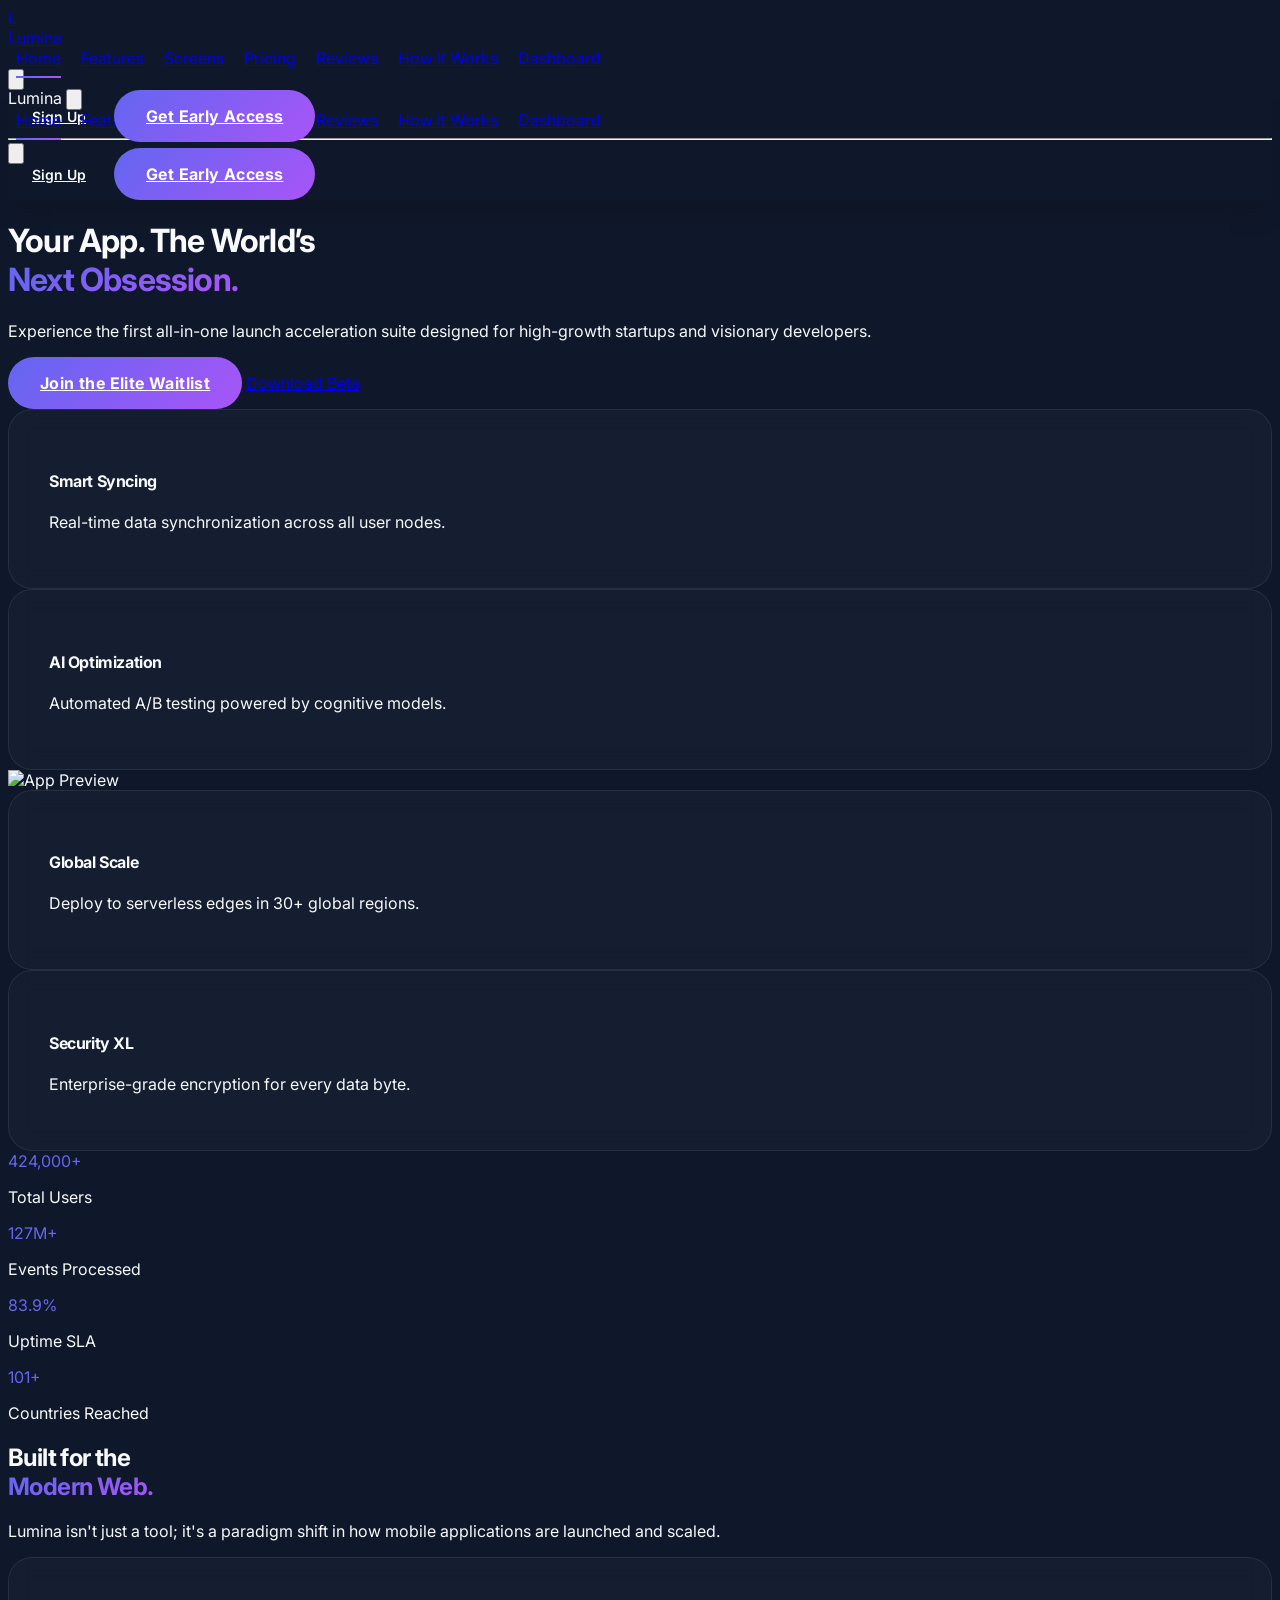
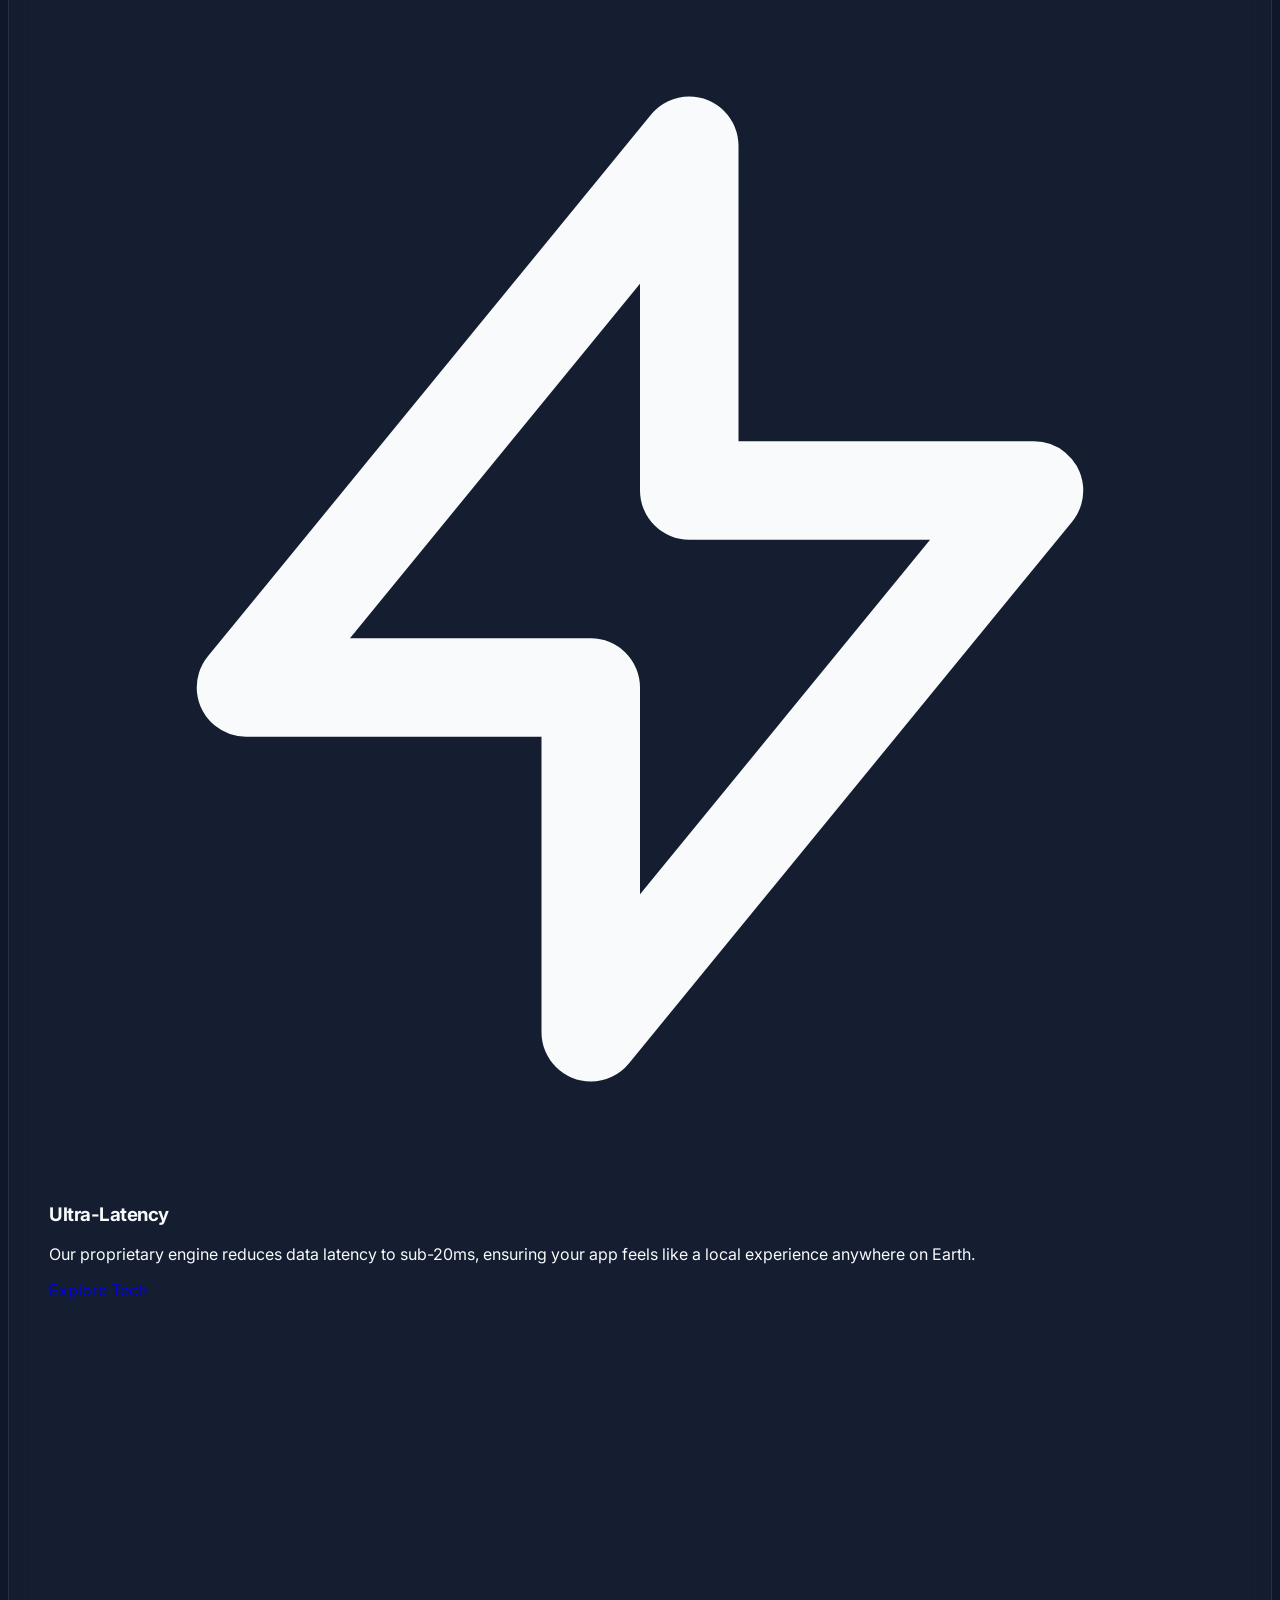
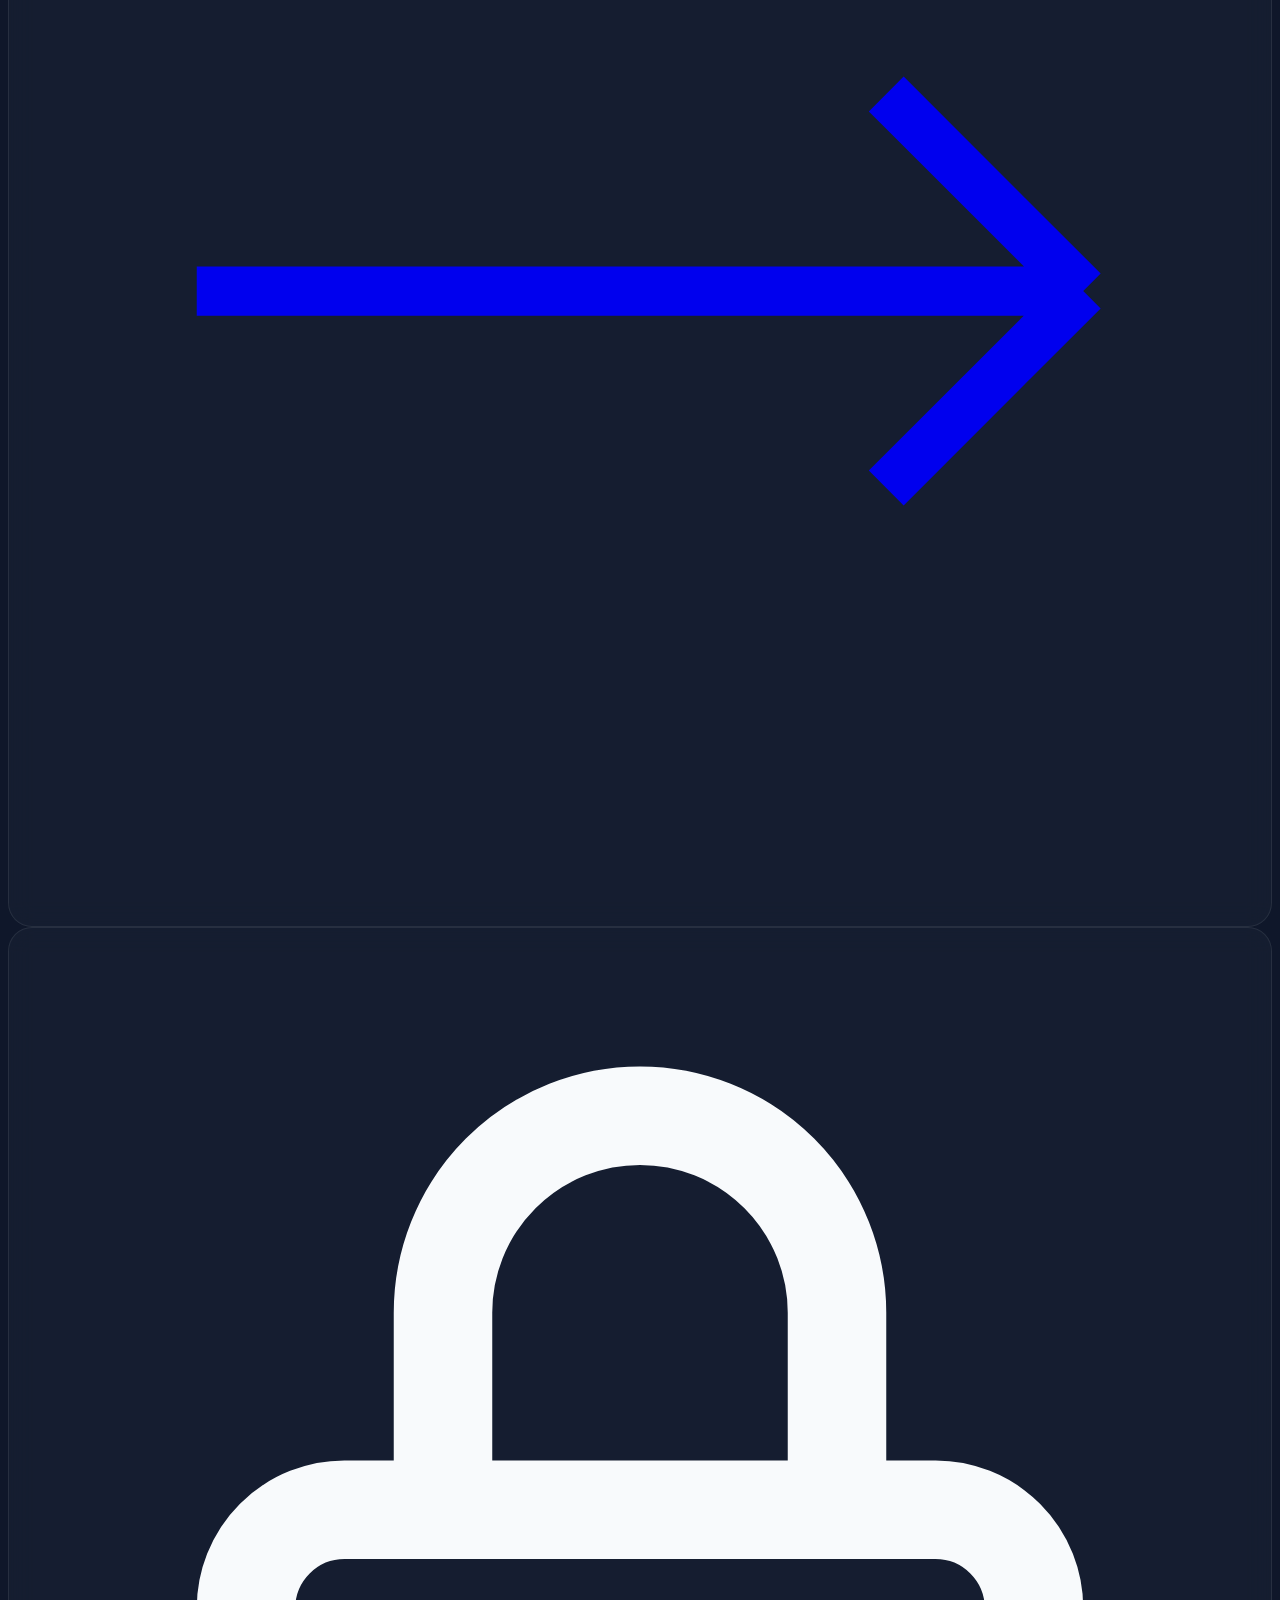
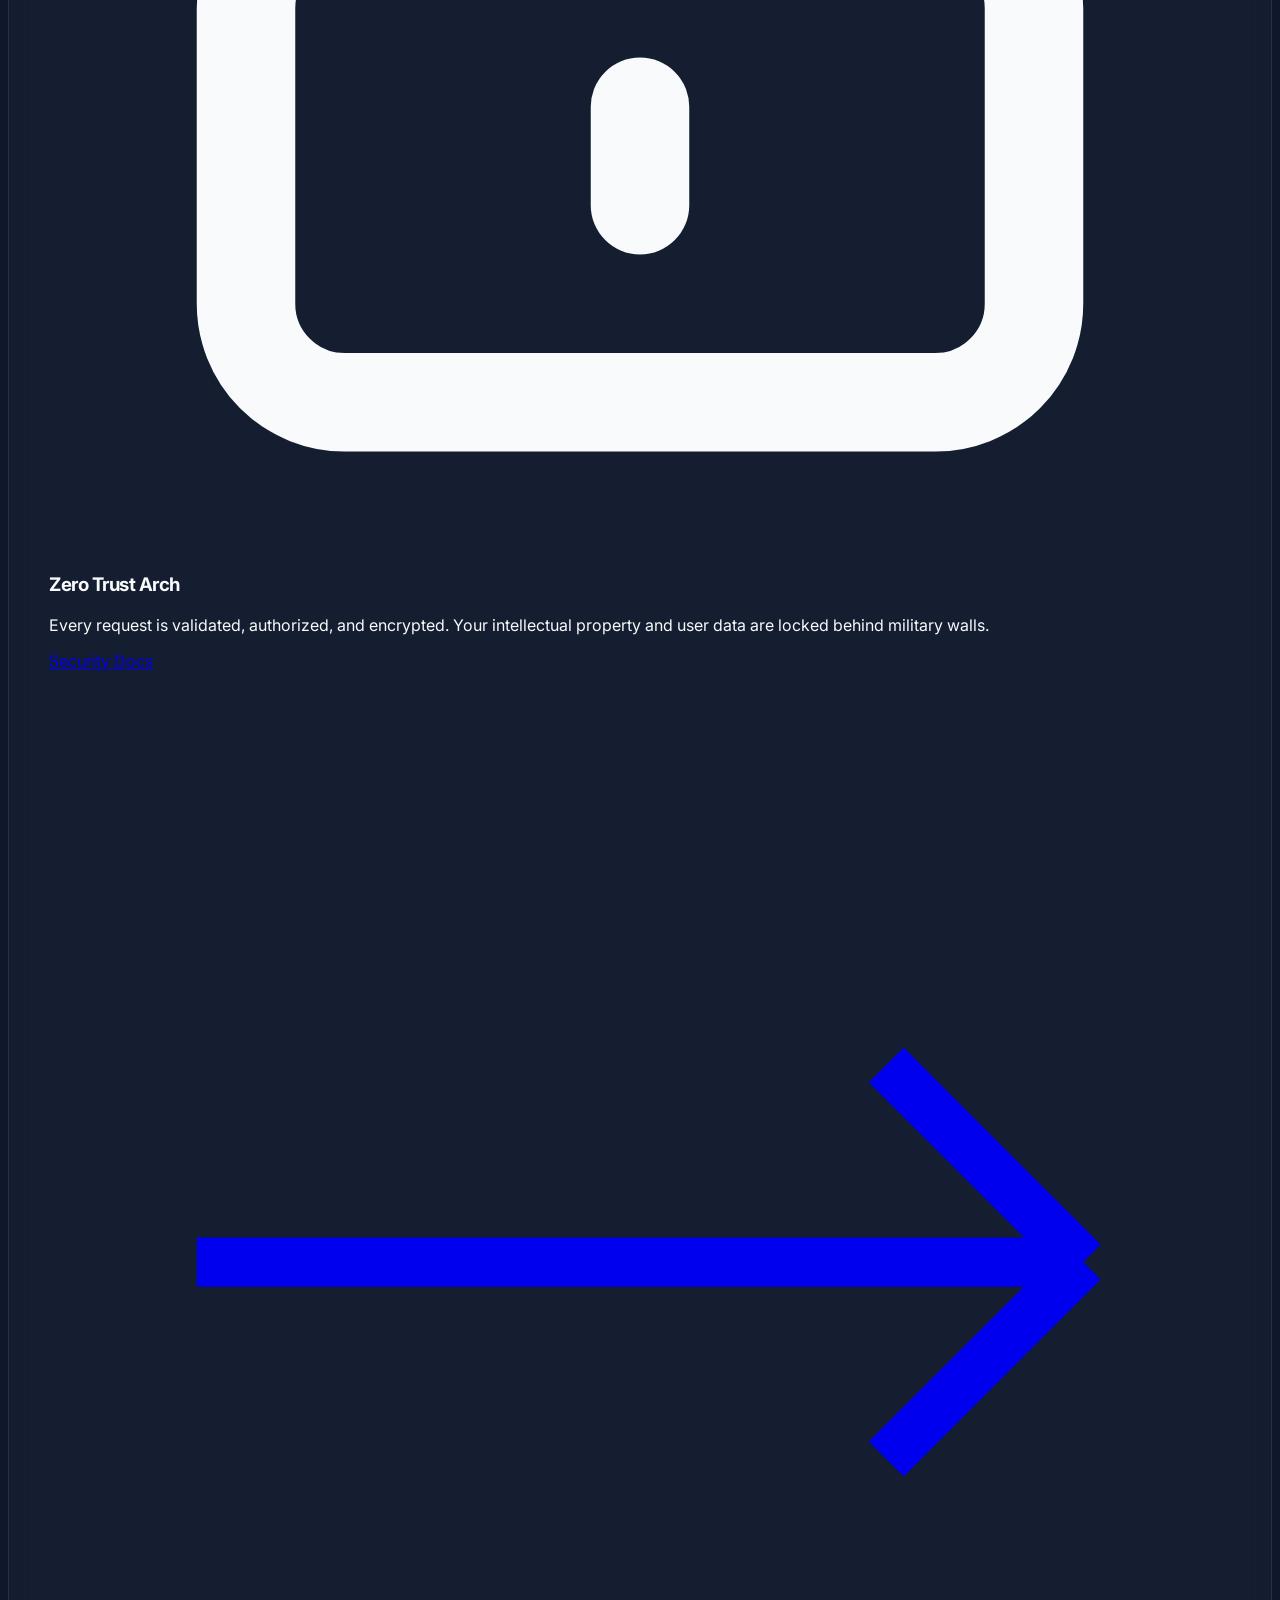
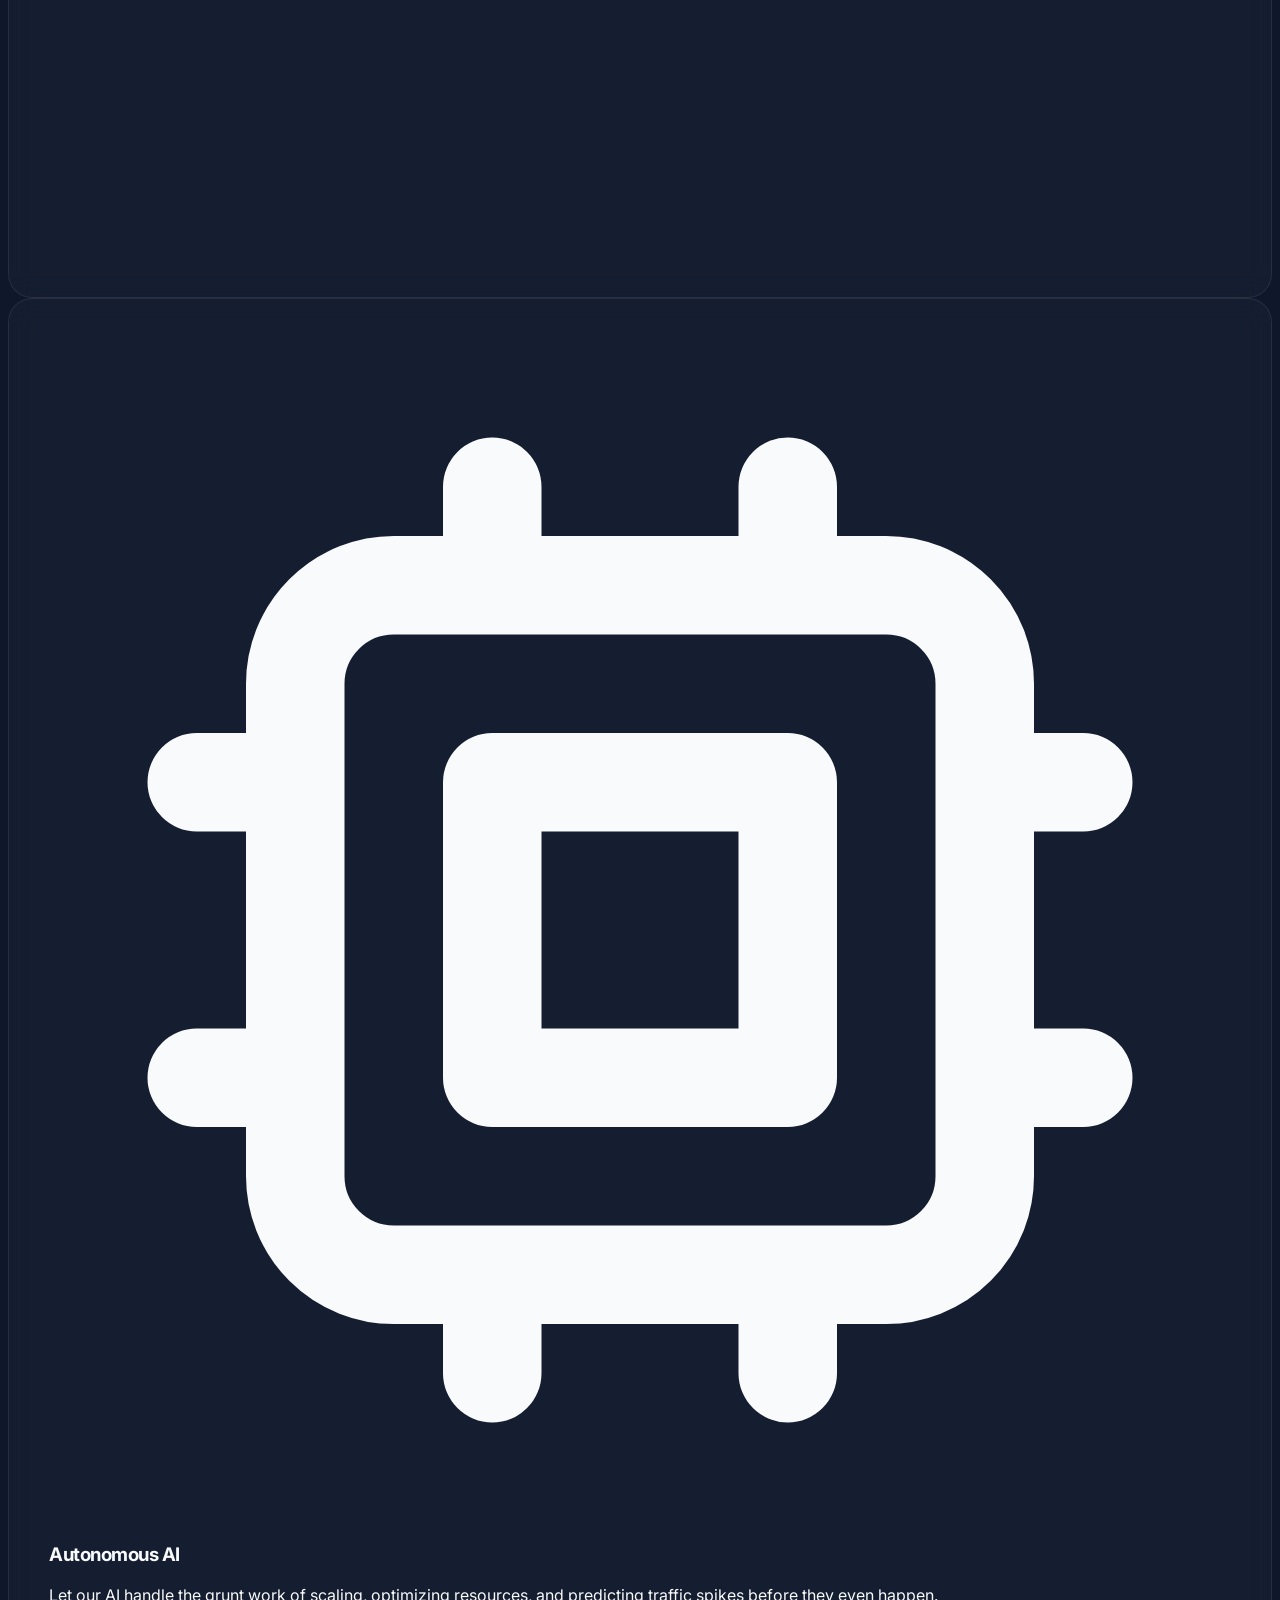
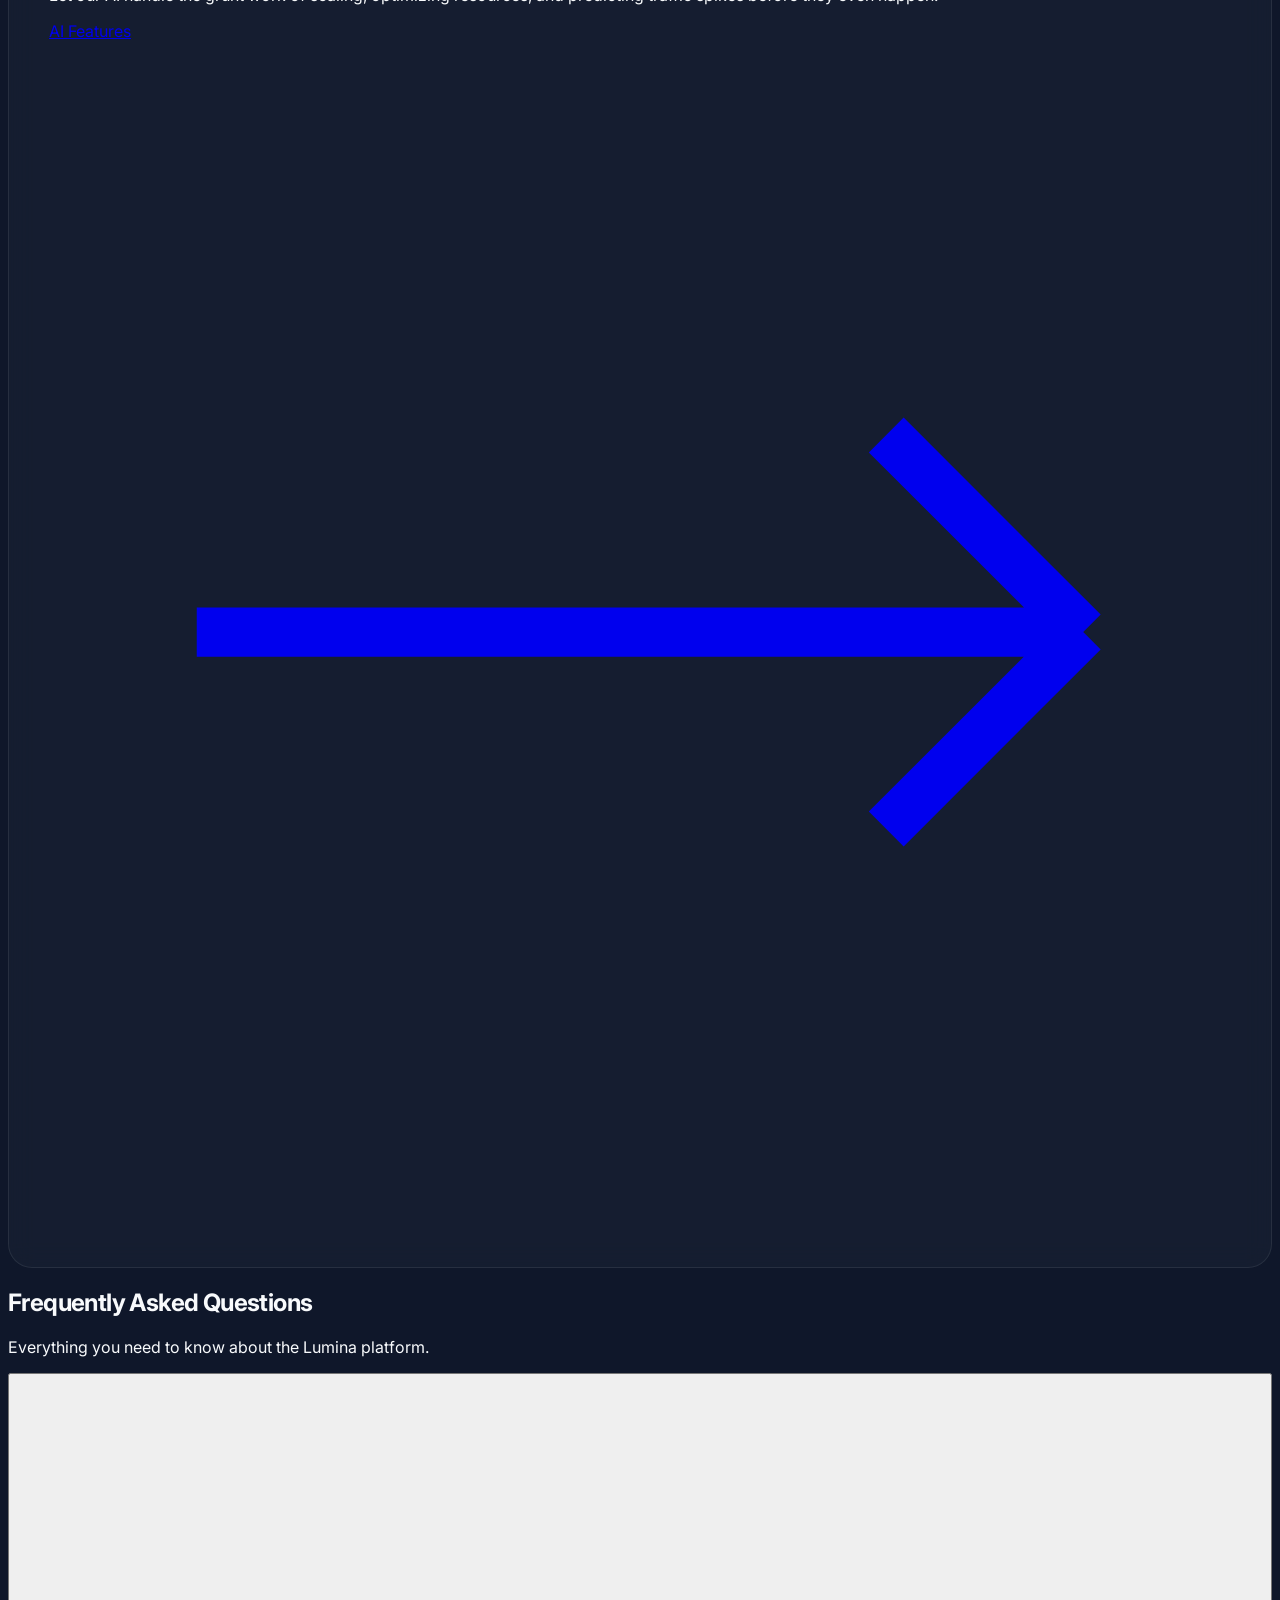
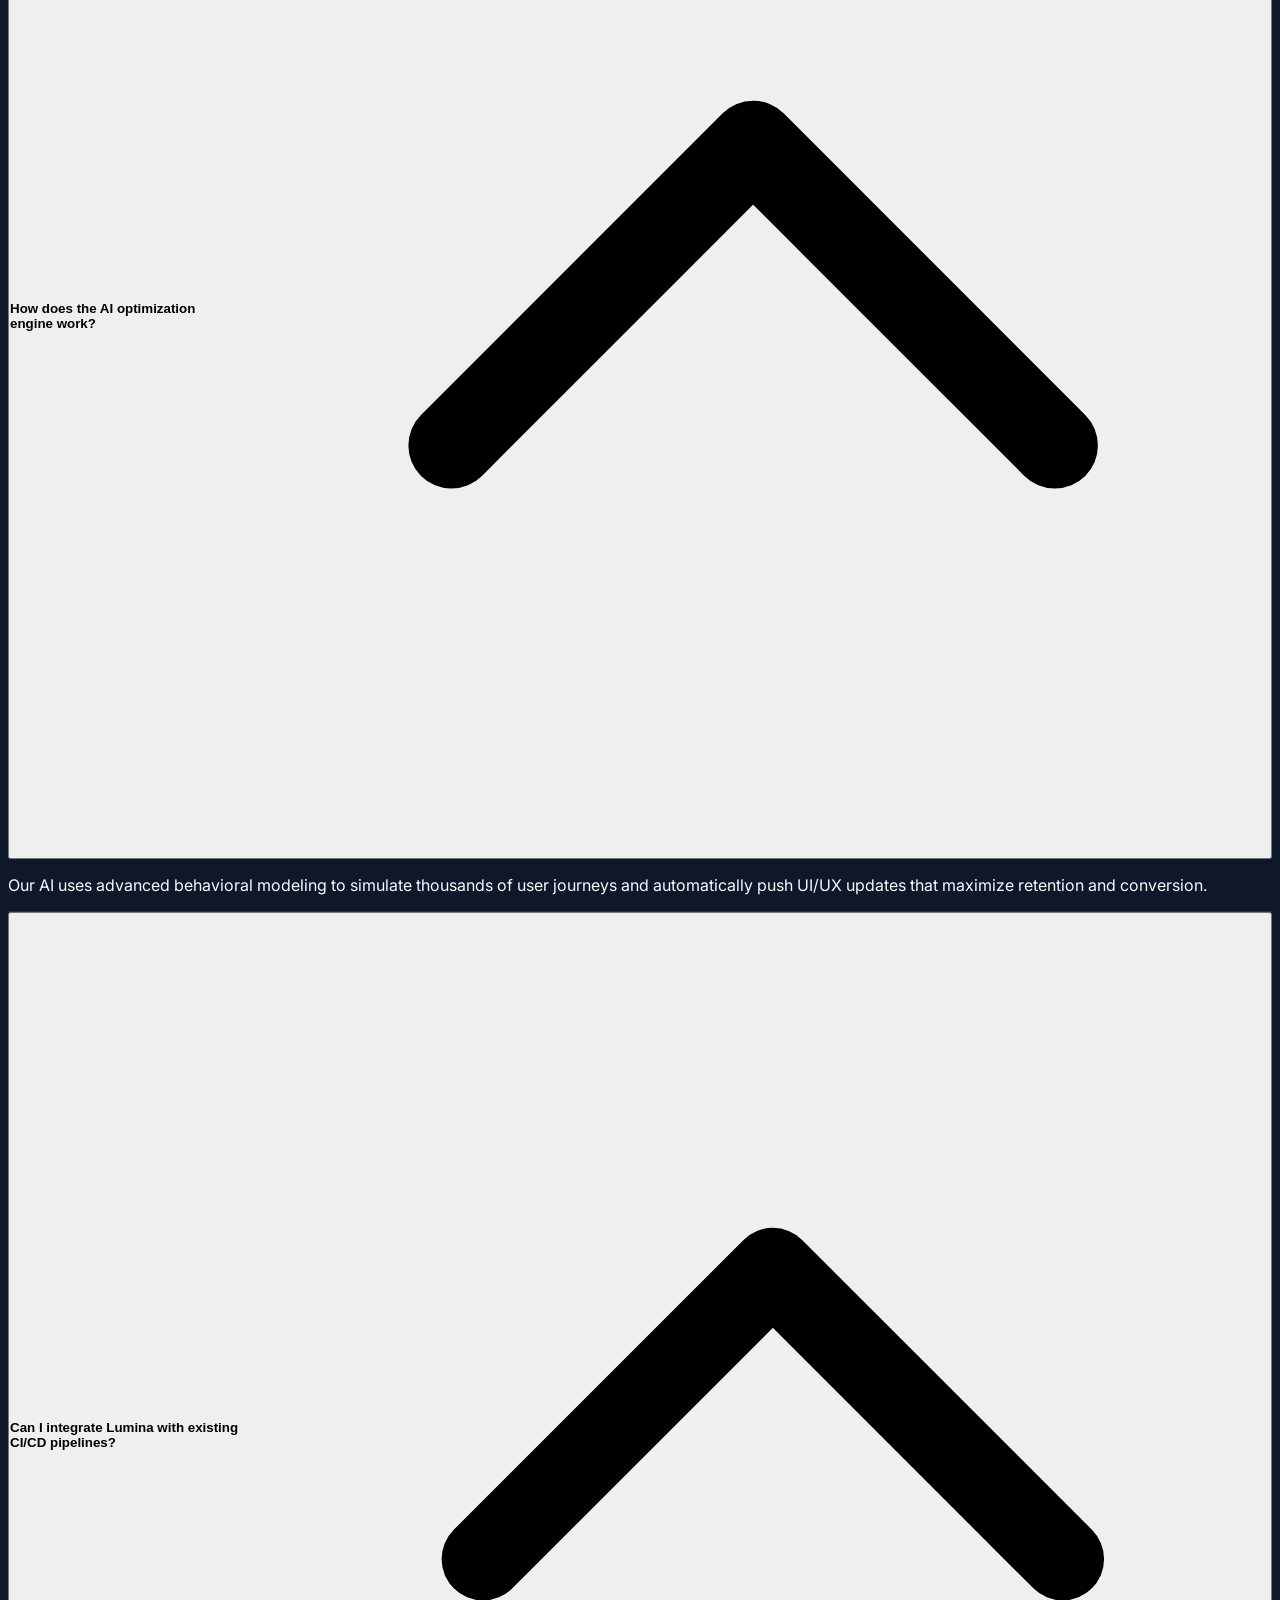
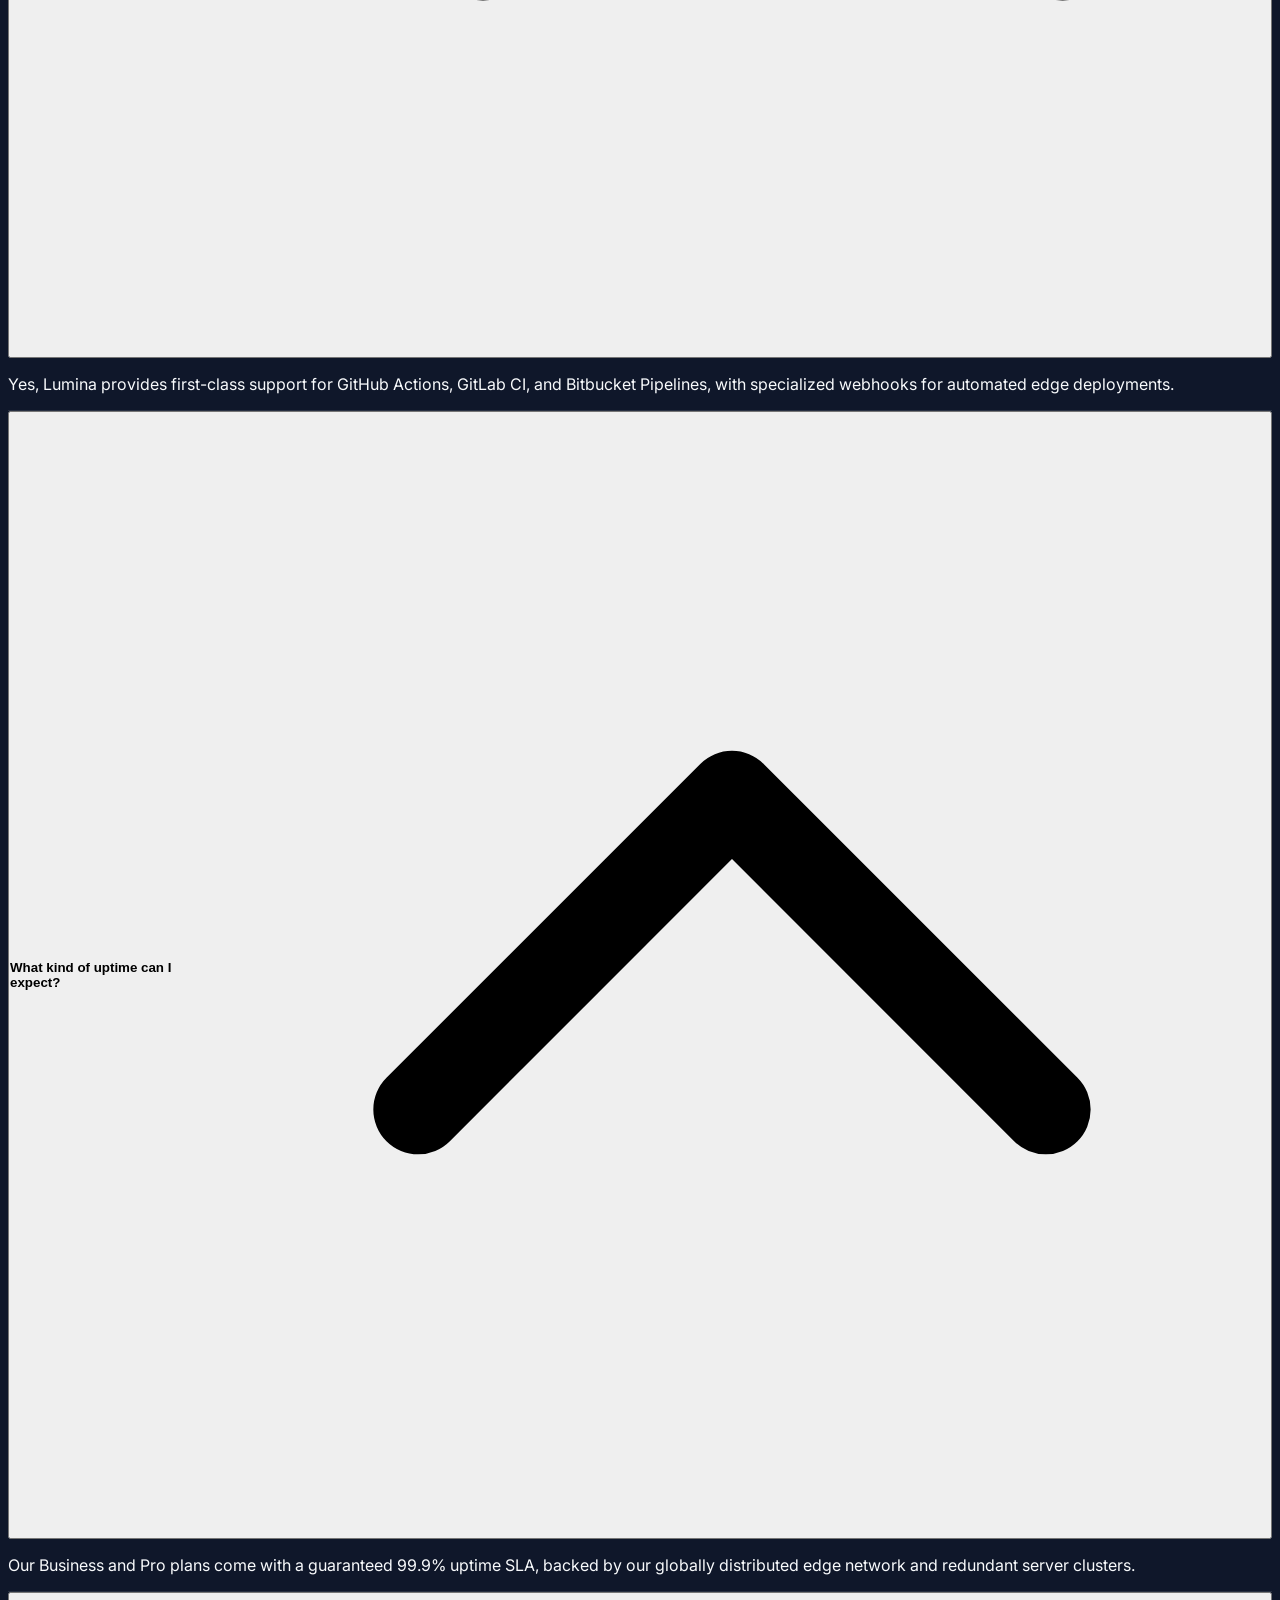
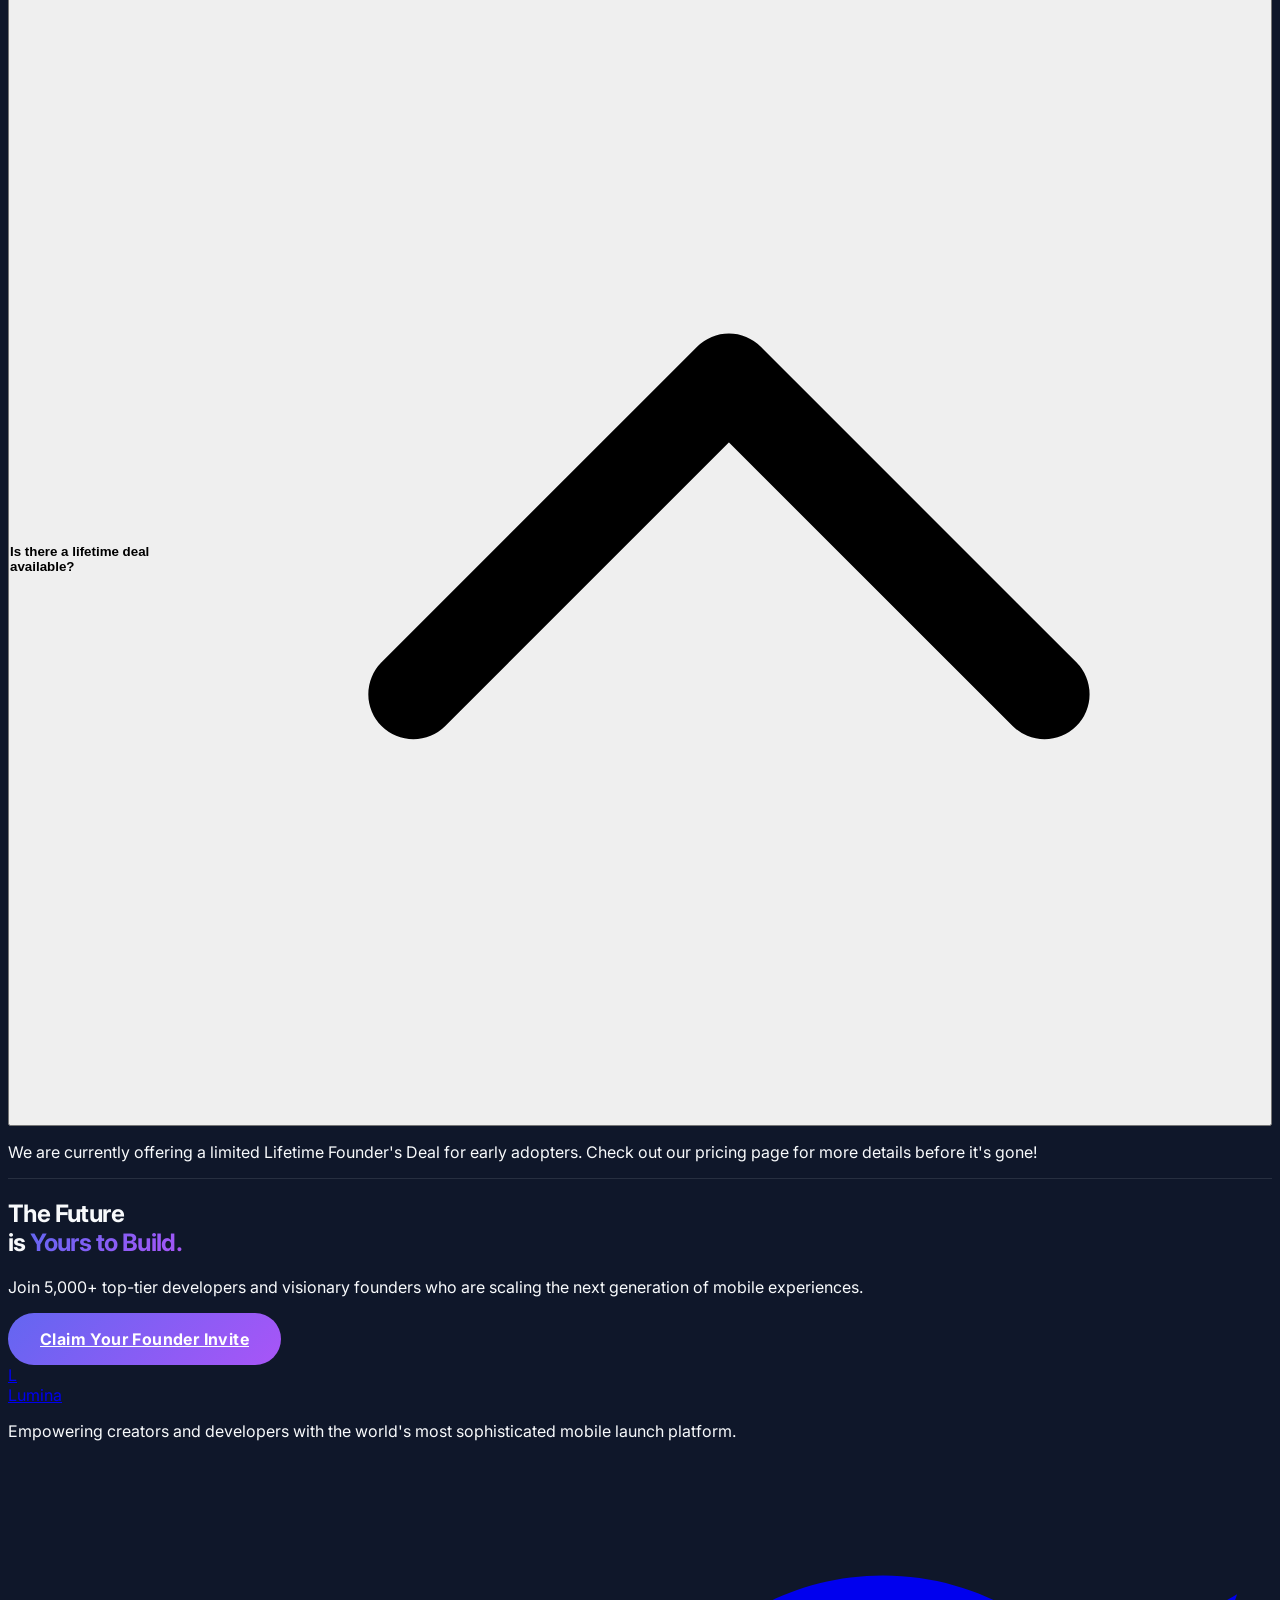
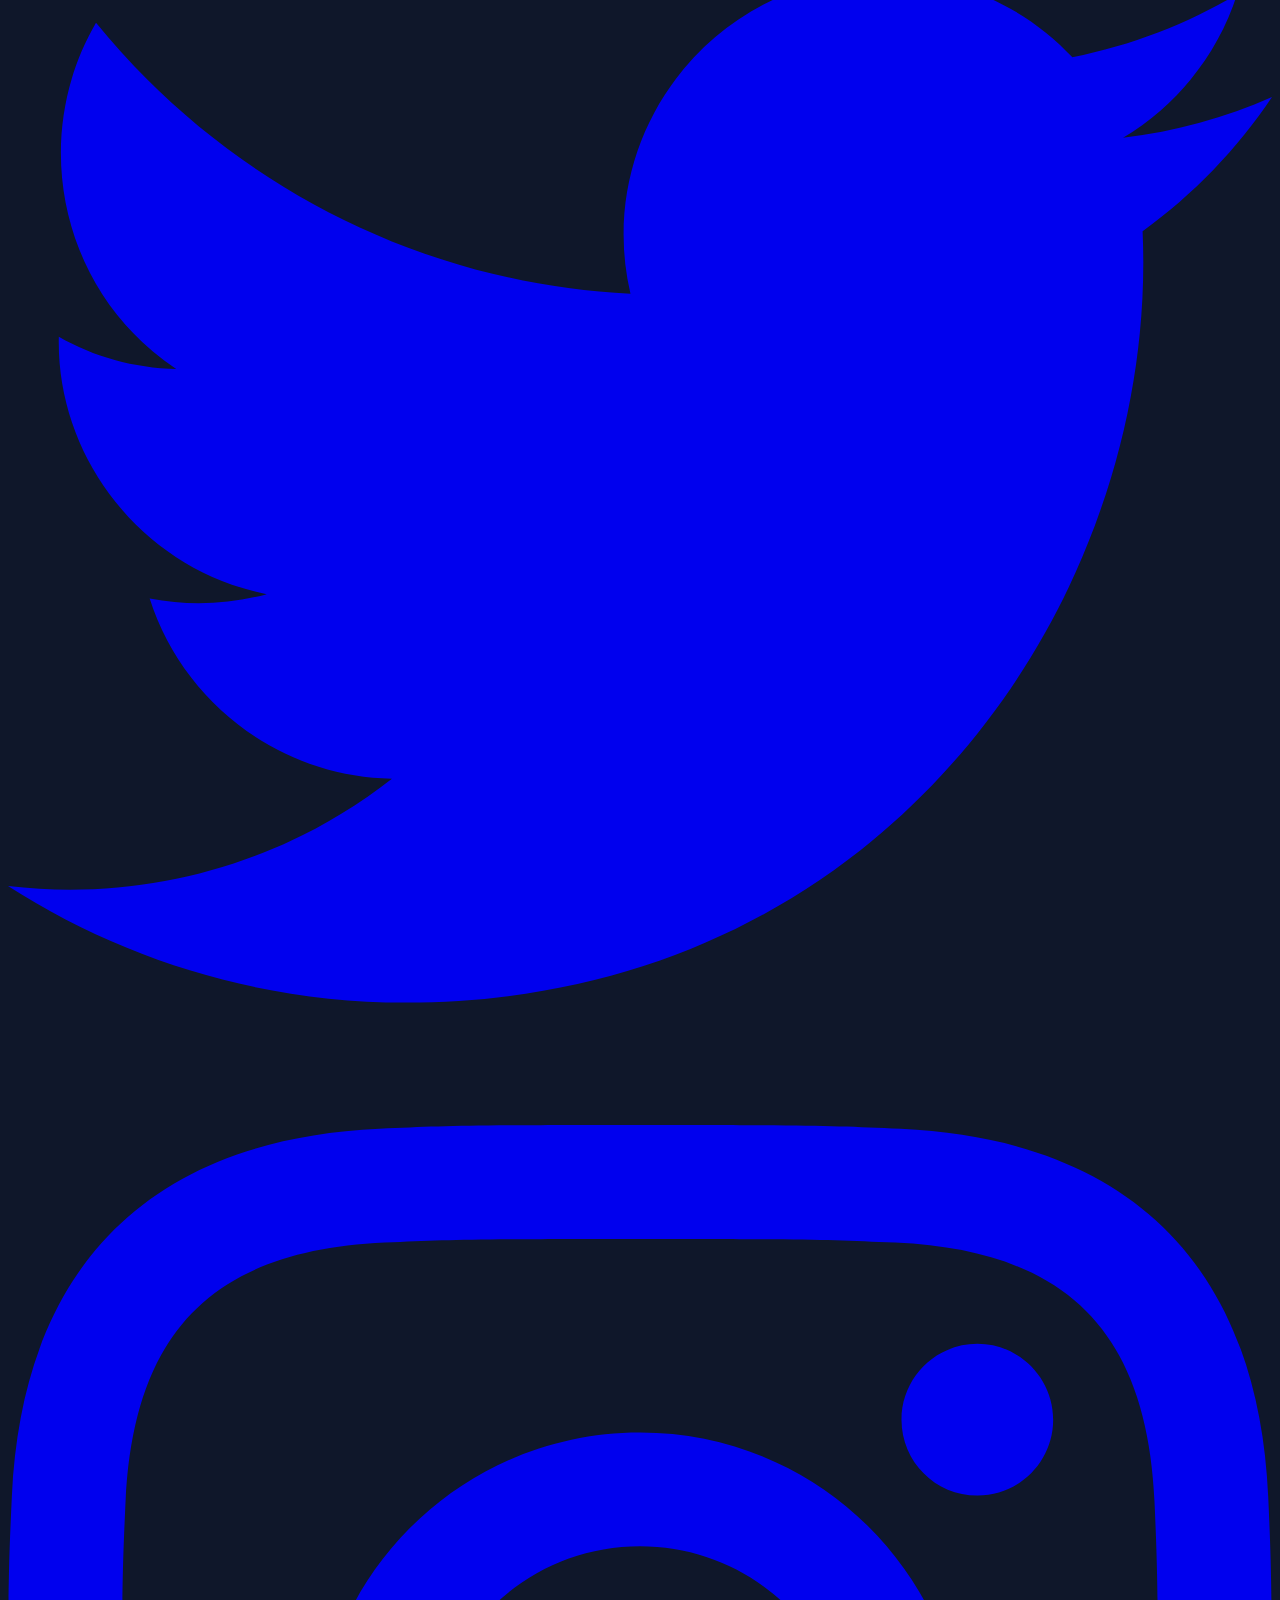
==== index.html @ 11954bb7 "first commit" ====
<!DOCTYPE html>
<html lang="en" data-theme="dark">

<head>
    <meta charset="UTF-8">
    <meta name="viewport" content="width=device-width, initial-scale=1.0">
    <title>Lumina | The Future of Mobile App Launches</title>
    <meta name="description"
        content="Launch faster, grow smarter, and scale globally with Lumina. The ultimate mobile app launch platform.">
    <script src="https://cdn.tailwindcss.com"></script>
    <link href="https://fonts.googleapis.com/css2?family=Inter:wght@400;600;700&display=swap" rel="stylesheet">
    <link rel="stylesheet" href="assets/css/style.css">
</head>

<body class="overflow-x-hidden">
    <div id="navbar-placeholder"></div>

    <!-- Hero Section -->
    <header class="pt-40 pb-24 md:pt-56 md:pb-40 px-6 relative">
        <div
            class="absolute top-0 left-1/2 -translate-x-1/2 w-full max-w-6xl aspect-square bg-indigo-600/10 blur-[120px] rounded-full -z-10">
        </div>
        <div class="container mx-auto text-center reveal">
            <h1 class="text-5xl md:text-8xl font-extrabold mb-8 leading-[1.1] tracking-tight">
                Your App. The World’s <br>
                <span class="gradient-text">Next Obsession.</span>
            </h1>
            <p class="text-gray-400 text-xl md:text-2xl max-w-3xl mx-auto mb-12 leading-relaxed">
                Experience the first all-in-one launch acceleration suite designed for high-growth startups and
                visionary developers.
            </p>
            <div class="flex flex-wrap justify-center gap-6">
                <a href="#waitlist" class="btn-primary px-12 text-lg">Join the Elite Waitlist</a>
                <a href="#beta"
                    class="px-12 h-[52px] flex items-center justify-center border border-gray-700 rounded-full font-bold hover:border-indigo-500 hover:text-indigo-400 transition-all">Download
                    Beta</a>
            </div>

            <!-- Enhanced App Preview -->
            <div class="mt-28 relative max-w-6xl mx-auto">
                <div class="grid grid-cols-1 md:grid-cols-3 gap-12 items-center">
                    <div class="hidden lg:block space-y-12 text-left reveal">
                        <div class="glass-card">
                            <h4 class="font-bold mb-2">Smart Syncing</h4>
                            <p class="text-sm text-gray-400">Real-time data synchronization across all user nodes.</p>
                        </div>
                        <div class="glass-card">
                            <h4 class="font-bold mb-2">AI Optimization</h4>
                            <p class="text-sm text-gray-400">Automated A/B testing powered by cognitive models.</p>
                        </div>
                    </div>
                    <div class="relative group mx-auto reveal" style="transition-delay: 200ms;">
                        <div
                            class="absolute -inset-4 bg-indigo-500/20 rounded-[4rem] blur-2xl group-hover:bg-indigo-500/30 transition-all duration-1000">
                        </div>
                        <div
                            class="relative bg-gray-900 border-[12px] border-gray-800 rounded-[3.5rem] w-[320px] h-[640px] overflow-hidden shadow-[0_0_100px_rgba(99,102,241,0.2)]">
                            <img src="https://via.placeholder.com/320x640/0f172a/ffffff?text=Lumina+Core+UI"
                                alt="App Preview" class="w-full h-full object-cover">
                        </div>
                    </div>
                    <div class="hidden lg:block space-y-12 text-right reveal" style="transition-delay: 400ms;">
                        <div class="glass-card">
                            <h4 class="font-bold mb-2">Global Scale</h4>
                            <p class="text-sm text-gray-400">Deploy to serverless edges in 30+ global regions.</p>
                        </div>
                        <div class="glass-card">
                            <h4 class="font-bold mb-2">Security XL</h4>
                            <p class="text-sm text-gray-400">Enterprise-grade encryption for every data byte.</p>
                        </div>
                    </div>
                </div>
            </div>
        </div>
    </header>

    <!-- Stats Section -->
    <section class="py-24 bg-gray-900/40 border-y border-gray-800">
        <div class="container mx-auto px-6">
            <div class="grid grid-cols-2 md:grid-cols-4 gap-12 items-center text-center">
                <div class="reveal">
                    <div class="text-4xl md:text-5xl font-extrabold gradient-text mb-2"><span class="stat-number"
                            data-target="500000">0</span>+</div>
                    <p class="text-gray-500 font-medium uppercase tracking-widest text-xs">Total Users</p>
                </div>
                <div class="reveal" style="transition-delay: 100ms;">
                    <div class="text-4xl md:text-5xl font-extrabold gradient-text mb-2"><span class="stat-number"
                            data-target="150">0</span>M+</div>
                    <p class="text-gray-500 font-medium uppercase tracking-widest text-xs">Events Processed</p>
                </div>
                <div class="reveal" style="transition-delay: 200ms;">
                    <div class="text-4xl md:text-5xl font-extrabold gradient-text mb-2"><span class="stat-number"
                            data-target="99">0</span>.9%</div>
                    <p class="text-gray-500 font-medium uppercase tracking-widest text-xs">Uptime SLA</p>
                </div>
                <div class="reveal" style="transition-delay: 300ms;">
                    <div class="text-4xl md:text-5xl font-extrabold gradient-text mb-2"><span class="stat-number"
                            data-target="120">0</span>+</div>
                    <p class="text-gray-500 font-medium uppercase tracking-widest text-xs">Countries Reached</p>
                </div>
            </div>
        </div>
    </section>

    <!-- Core Benefits Enhanced -->
    <section class="py-32 px-6 overflow-hidden">
        <div class="container mx-auto">
            <div class="text-center mb-24 reveal">
                <h2 class="text-4xl md:text-6xl font-bold mb-6">Built for the <br><span class="gradient-text">Modern
                        Web.</span></h2>
                <p class="text-gray-400 text-xl max-w-2xl mx-auto">Lumina isn't just a tool; it's a paradigm shift in
                    how mobile applications are launched and scaled.</p>
            </div>
            <div class="grid grid-cols-1 md:grid-cols-3 gap-12">
                <div class="glass-card reveal">
                    <div
                        class="w-14 h-14 bg-indigo-600/20 text-indigo-500 rounded-2xl flex items-center justify-center mb-8 shadow-inner shadow-indigo-500/20">
                        <svg class="w-7 h-7" fill="none" stroke="currentColor" viewBox="0 0 24 24">
                            <path stroke-linecap="round" stroke-linejoin="round" stroke-width="2"
                                d="M13 10V3L4 14h7v7l9-11h-7z"></path>
                        </svg>
                    </div>
                    <h3 class="text-2xl font-bold mb-4">Ultra-Latency</h3>
                    <p class="text-gray-400 leading-relaxed mb-6">Our proprietary engine reduces data latency to
                        sub-20ms, ensuring your app feels like a local experience anywhere on Earth.</p>
                    <a href="features.html"
                        class="text-indigo-500 font-bold text-sm flex items-center gap-2 hover:gap-4 transition-all">Explore
                        Tech <svg class="w-4 h-4" fill="none" stroke="currentColor" viewBox="0 0 24 24">
                            <path d="M17 8l4 4m0 0l-4 4m4-4H3"></path>
                        </svg></a>
                </div>
                <div class="glass-card reveal" style="transition-delay: 200ms;">
                    <div
                        class="w-14 h-14 bg-pink-600/20 text-pink-500 rounded-2xl flex items-center justify-center mb-8 shadow-inner shadow-pink-500/20">
                        <svg class="w-7 h-7" fill="none" stroke="currentColor" viewBox="0 0 24 24">
                            <path stroke-linecap="round" stroke-linejoin="round" stroke-width="2"
                                d="M12 15v2m-6 4h12a2 2 0 002-2v-6a2 2 0 00-2-2H6a2 2 0 00-2 2v6a2 2 0 002 2zm10-10V7a4 4 0 00-8 0v4h8z">
                            </path>
                        </svg>
                    </div>
                    <h3 class="text-2xl font-bold mb-4">Zero Trust Arch</h3>
                    <p class="text-gray-400 leading-relaxed mb-6">Every request is validated, authorized, and encrypted.
                        Your intellectual property and user data are locked behind military walls.</p>
                    <a href="features.html"
                        class="text-pink-500 font-bold text-sm flex items-center gap-2 hover:gap-4 transition-all">Security
                        Docs <svg class="w-4 h-4" fill="none" stroke="currentColor" viewBox="0 0 24 24">
                            <path d="M17 8l4 4m0 0l-4 4m4-4H3"></path>
                        </svg></a>
                </div>
                <div class="glass-card reveal" style="transition-delay: 400ms;">
                    <div
                        class="w-14 h-14 bg-purple-600/20 text-purple-500 rounded-2xl flex items-center justify-center mb-8 shadow-inner shadow-purple-500/20">
                        <svg class="w-7 h-7" fill="none" stroke="currentColor" viewBox="0 0 24 24">
                            <path stroke-linecap="round" stroke-linejoin="round" stroke-width="2"
                                d="M9 3v2m6-2v2M9 19v2m6-2v2M5 9H3m2 6H3m18-6h-2m2 6h-2M7 19h10a2 2 0 002-2V7a2 2 0 00-2-2H7a2 2 0 00-2 2v10a2 2 0 002 2zM9 9h6v6H9V9z">
                            </path>
                        </svg>
                    </div>
                    <h3 class="text-2xl font-bold mb-4">Autonomous AI</h3>
                    <p class="text-gray-400 leading-relaxed mb-6">Let our AI handle the grunt work of scaling,
                        optimizing resources, and predicting traffic spikes before they even happen.</p>
                    <a href="features.html"
                        class="text-purple-500 font-bold text-sm flex items-center gap-2 hover:gap-4 transition-all">AI
                        Features <svg class="w-4 h-4" fill="none" stroke="currentColor" viewBox="0 0 24 24">
                            <path d="M17 8l4 4m0 0l-4 4m4-4H3"></path>
                        </svg></a>
                </div>
            </div>
        </div>
    </section>

    <!-- Detailed FAQ Section -->
    <section class="py-32 bg-gray-900/20 px-6 box-border">
        <div class="container mx-auto max-w-4xl">
            <div class="text-center mb-20 reveal">
                <h2 class="text-4xl font-bold mb-4">Frequently Asked Questions</h2>
                <p class="text-gray-500">Everything you need to know about the Lumina platform.</p>
            </div>
            <div class="space-y-4">
                <div class="faq-item reveal">
                    <button class="faq-trigger">
                        <span>How does the AI optimization engine work?</span>
                        <svg class="faq-icon w-5 h-5" fill="none" stroke="currentColor" viewBox="0 0 24 24">
                            <path stroke-linecap="round" stroke-linejoin="round" stroke-width="2" d="M19 9l-7 7-7-7">
                            </path>
                        </svg>
                    </button>
                    <div class="faq-content">
                        <p class="pb-6 text-gray-400">Our AI uses advanced behavioral modeling to simulate thousands of
                            user journeys and automatically push UI/UX updates that maximize retention and conversion.
                        </p>
                    </div>
                </div>
                <div class="faq-item reveal">
                    <button class="faq-trigger">
                        <span>Can I integrate Lumina with existing CI/CD pipelines?</span>
                        <svg class="faq-icon w-5 h-5" fill="none" stroke="currentColor" viewBox="0 0 24 24">
                            <path stroke-linecap="round" stroke-linejoin="round" stroke-width="2" d="M19 9l-7 7-7-7">
                            </path>
                        </svg>
                    </button>
                    <div class="faq-content">
                        <p class="pb-6 text-gray-400">Yes, Lumina provides first-class support for GitHub Actions,
                            GitLab CI, and Bitbucket Pipelines, with specialized webhooks for automated edge
                            deployments.</p>
                    </div>
                </div>
                <div class="faq-item reveal">
                    <button class="faq-trigger">
                        <span>What kind of uptime can I expect?</span>
                        <svg class="faq-icon w-5 h-5" fill="none" stroke="currentColor" viewBox="0 0 24 24">
                            <path stroke-linecap="round" stroke-linejoin="round" stroke-width="2" d="M19 9l-7 7-7-7">
                            </path>
                        </svg>
                    </button>
                    <div class="faq-content">
                        <p class="pb-6 text-gray-400">Our Business and Pro plans come with a guaranteed 99.9% uptime
                            SLA, backed by our globally distributed edge network and redundant server clusters.</p>
                    </div>
                </div>
                <div class="faq-item reveal">
                    <button class="faq-trigger">
                        <span>Is there a lifetime deal available?</span>
                        <svg class="faq-icon w-5 h-5" fill="none" stroke="currentColor" viewBox="0 0 24 24">
                            <path stroke-linecap="round" stroke-linejoin="round" stroke-width="2" d="M19 9l-7 7-7-7">
                            </path>
                        </svg>
                    </button>
                    <div class="faq-content">
                        <p class="pb-6 text-gray-400">We are currently offering a limited Lifetime Founder's Deal for
                            early adopters. Check out our pricing page for more details before it's gone!</p>
                    </div>
                </div>
            </div>
        </div>
    </section>

    <!-- Final CTA Enhanced -->
    <section class="py-40 px-6 relative overflow-hidden">
        <div class="absolute inset-0 bg-gradient-to-br from-indigo-600/10 to-pink-600/10 skew-y-3 origin-right -z-10">
        </div>
        <div class="container mx-auto text-center relative z-10 reveal">
            <h2 class="text-5xl md:text-7xl font-bold mb-10">The Future <br>is <span class="gradient-text">Yours to
                    Build.</span></h2>
            <p class="text-gray-400 text-xl mb-16 max-w-2xl mx-auto leading-relaxed">
                Join 5,000+ top-tier developers and visionary founders who are scaling the next generation of mobile
                experiences.
            </p>
            <div class="flex flex-wrap justify-center gap-6">
                <a href="#waitlist" class="btn-primary px-16 text-xl">Claim Your Founder Invite</a>
            </div>
        </div>
        </header>

        <div id="footer-placeholder"></div>
        <script src="assets/js/main.js"></script>
</body>

</html>
---- assets/css/style.css ----
:root {
    --primary: #6366f1;
    --primary-hover: #4f46e5;
    --secondary: #ec4899;
    --bg-light: #ffffff;
    --bg-dark: #0f172a;
    --card-light: #f8fafc;
    --card-dark: #1e293b;
    --text-light: #1e293b;
    --text-dark: #f8fafc;
    --nav-height-desktop: 80px;
    --nav-height-mobile: 64px;
    --transition: all 0.4s cubic-bezier(0.175, 0.885, 0.32, 1.275);
    --shadow-sm: 0 2px 4px rgba(0, 0, 0, 0.1);
    --shadow-md: 0 10px 15px -3px rgba(0, 0, 0, 0.1);
    --shadow-lg: 0 20px 25px -5px rgba(0, 0, 0, 0.1);
    --gradient-primary: linear-gradient(135deg, #6366f1 0%, #a855f7 100%);
    --gradient-secondary: linear-gradient(135deg, #ec4899 0%, #f43f5e 100%);
    --gradient-glow: radial-gradient(circle at center, rgba(99, 102, 241, 0.15) 0%, transparent 70%);
}

/* Base Styles */
body {
    font-family: 'Inter', sans-serif;
    transition: background-color 0.5s ease, color 0.5s ease;
    scroll-behavior: smooth;
    -webkit-font-smoothing: antialiased;
}

[data-theme='dark'] {
    background-color: var(--bg-dark);
    color: var(--text-dark);
}

[data-theme='light'] {
    background-color: var(--bg-light);
    color: var(--text-light);
}

/* Scroll Progress Bar */
.scroll-progress {
    position: fixed;
    top: 0;
    left: 0;
    height: 3px;
    background: var(--gradient-primary);
    z-index: 1001;
    width: 0%;
    transition: width 0.1s ease;
}

/* Navigation */
.navbar {
    height: var(--nav-height-desktop);
    transition: all 0.4s ease;
}

.navbar.scrolled {
    height: 70px;
    background: rgba(15, 23, 42, 0.9) !important;
    box-shadow: var(--shadow-md);
}

[data-theme='light'] .navbar.scrolled {
    background: rgba(255, 255, 255, 0.9) !important;
}

.nav-link {
    position: relative;
    padding: 0.5rem 0;
    margin: 0 0.5rem;
    transition: var(--transition);
}

.nav-link::after {
    content: '';
    position: absolute;
    bottom: -2px;
    left: 0;
    width: 0;
    height: 2px;
    background: var(--gradient-primary);
    transition: var(--transition);
}

.nav-link:hover::after,
.nav-link.active::after {
    width: 100%;
}

/* Buttons */
.btn-primary {
    background: var(--gradient-primary);
    color: white;
    padding: 0 2rem;
    border-radius: 9999px;
    transition: var(--transition);
    height: 52px;
    display: inline-flex;
    align-items: center;
    justify-content: center;
    font-weight: 700;
    letter-spacing: 0.025em;
    border: none;
    position: relative;
    overflow: hidden;
    z-index: 1;
}

.btn-primary::before {
    content: '';
    position: absolute;
    top: 0;
    left: 0;
    width: 100%;
    height: 100%;
    background: var(--gradient-secondary);
    opacity: 0;
    z-index: -1;
    transition: opacity 0.4s ease;
}

.btn-primary:hover::before {
    opacity: 1;
}

.btn-primary:hover {
    transform: translateY(-3px) scale(1.02);
    box-shadow: 0 10px 20px rgba(99, 102, 241, 0.4);
}

/* Cards */
.glass-card {
    background: rgba(30, 41, 59, 0.4);
    backdrop-filter: blur(12px);
    border: 1px solid rgba(255, 255, 255, 0.08);
    border-radius: 1.5rem;
    padding: 2.5rem;
    transition: var(--transition);
    position: relative;
    overflow: hidden;
}

[data-theme='light'] .glass-card {
    background: rgba(255, 255, 255, 0.7);
    border: 1px solid rgba(0, 0, 0, 0.05);
}

.glass-card::before {
    content: '';
    position: absolute;
    top: 0;
    left: 0;
    width: 100%;
    height: 100%;
    background: var(--gradient-glow);
    opacity: 0;
    transition: opacity 0.4s ease;
}

.glass-card:hover::before {
    opacity: 1;
}

.glass-card:hover {
    transform: translateY(-10px);
    border-color: rgba(99, 102, 241, 0.4);
    box-shadow: var(--shadow-lg);
}

/* Reveal Animations */
.reveal {
    opacity: 0;
    transform: translateY(30px);
    transition: all 0.8s cubic-bezier(0.4, 0, 0.2, 1);
}

.reveal.active {
    opacity: 1;
    transform: translateY(0);
}

/* Typography Refinements */
h1,
h2,
h3,
h4 {
    letter-spacing: -0.025em;
}

.gradient-text {
    background: var(--gradient-primary);
    -webkit-background-clip: text;
    background-clip: text;
    -webkit-text-fill-color: transparent;
}

/* Countdown */
.countdown-item {
    background: rgba(30, 41, 59, 0.8);
    padding: 1.5rem;
    border-radius: 1rem;
    min-width: 100px;
    border: 1px solid rgba(255, 255, 255, 0.05);
}

[data-theme='light'] .countdown-item {
    background: white;
    box-shadow: var(--shadow-md);
}

/* FAQ Accordion */
.faq-item {
    border-bottom: 1px solid rgba(255, 255, 255, 0.1);
}

[data-theme='light'] .faq-item {
    border-bottom: 1px solid rgba(0, 0, 0, 0.1);
}

.faq-trigger {
    width: 100%;
    padding: 1.5rem 0;
    text-align: left;
    display: flex;
    justify-content: space-between;
    align-items: center;
    font-weight: 600;
}

.faq-content {
    max-height: 0;
    overflow: hidden;
    transition: max-height 0.4s ease;
}

.faq-item.active .faq-content {
    max-height: 200px;
}

.faq-icon {
    transition: transform 0.4s ease;
}

.faq-item.active .faq-icon {
    transform: rotate(180deg);
}

.btn-secondary {
    border: 1px solid var(--gradient-primary);
    color: var(--text-dark);
    padding: 0 1.5rem;
    border-radius: 9999px;
    transition: var(--transition);
    height: 40px;
    display: inline-flex;
    align-items: center;
    justify-content: center;
    font-weight: 600;
    font-size: 0.875rem;
}

[data-theme='light'] .btn-secondary {
    color: var(--text-light);
}

.btn-secondary:hover {
    background: var(--gradient-primary);
    color: white !important;
    transform: translateY(-2px);
    box-shadow: 0 4px 12px rgba(99, 102, 241, 0.2);
}

/* Mobile Menu Refinement */
.mobile-menu {
    box-shadow: var(--shadow-lg);
}
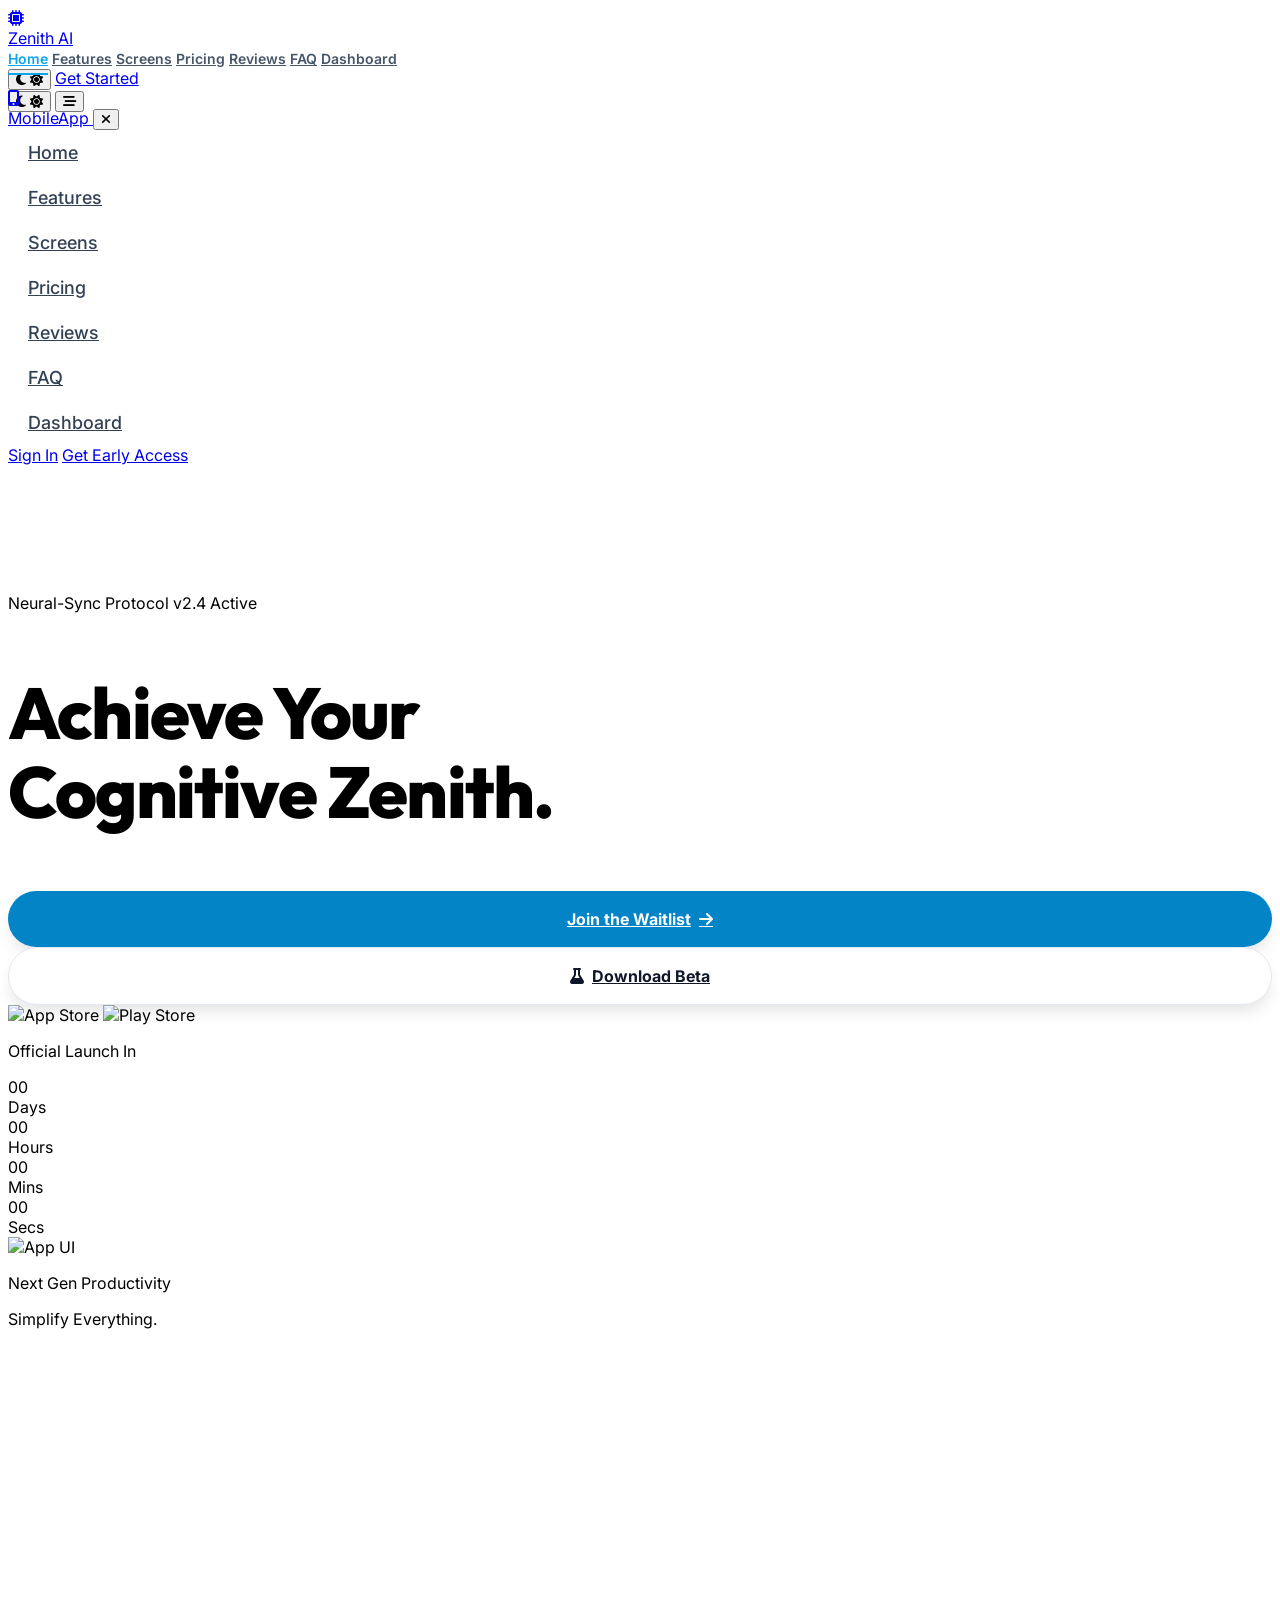
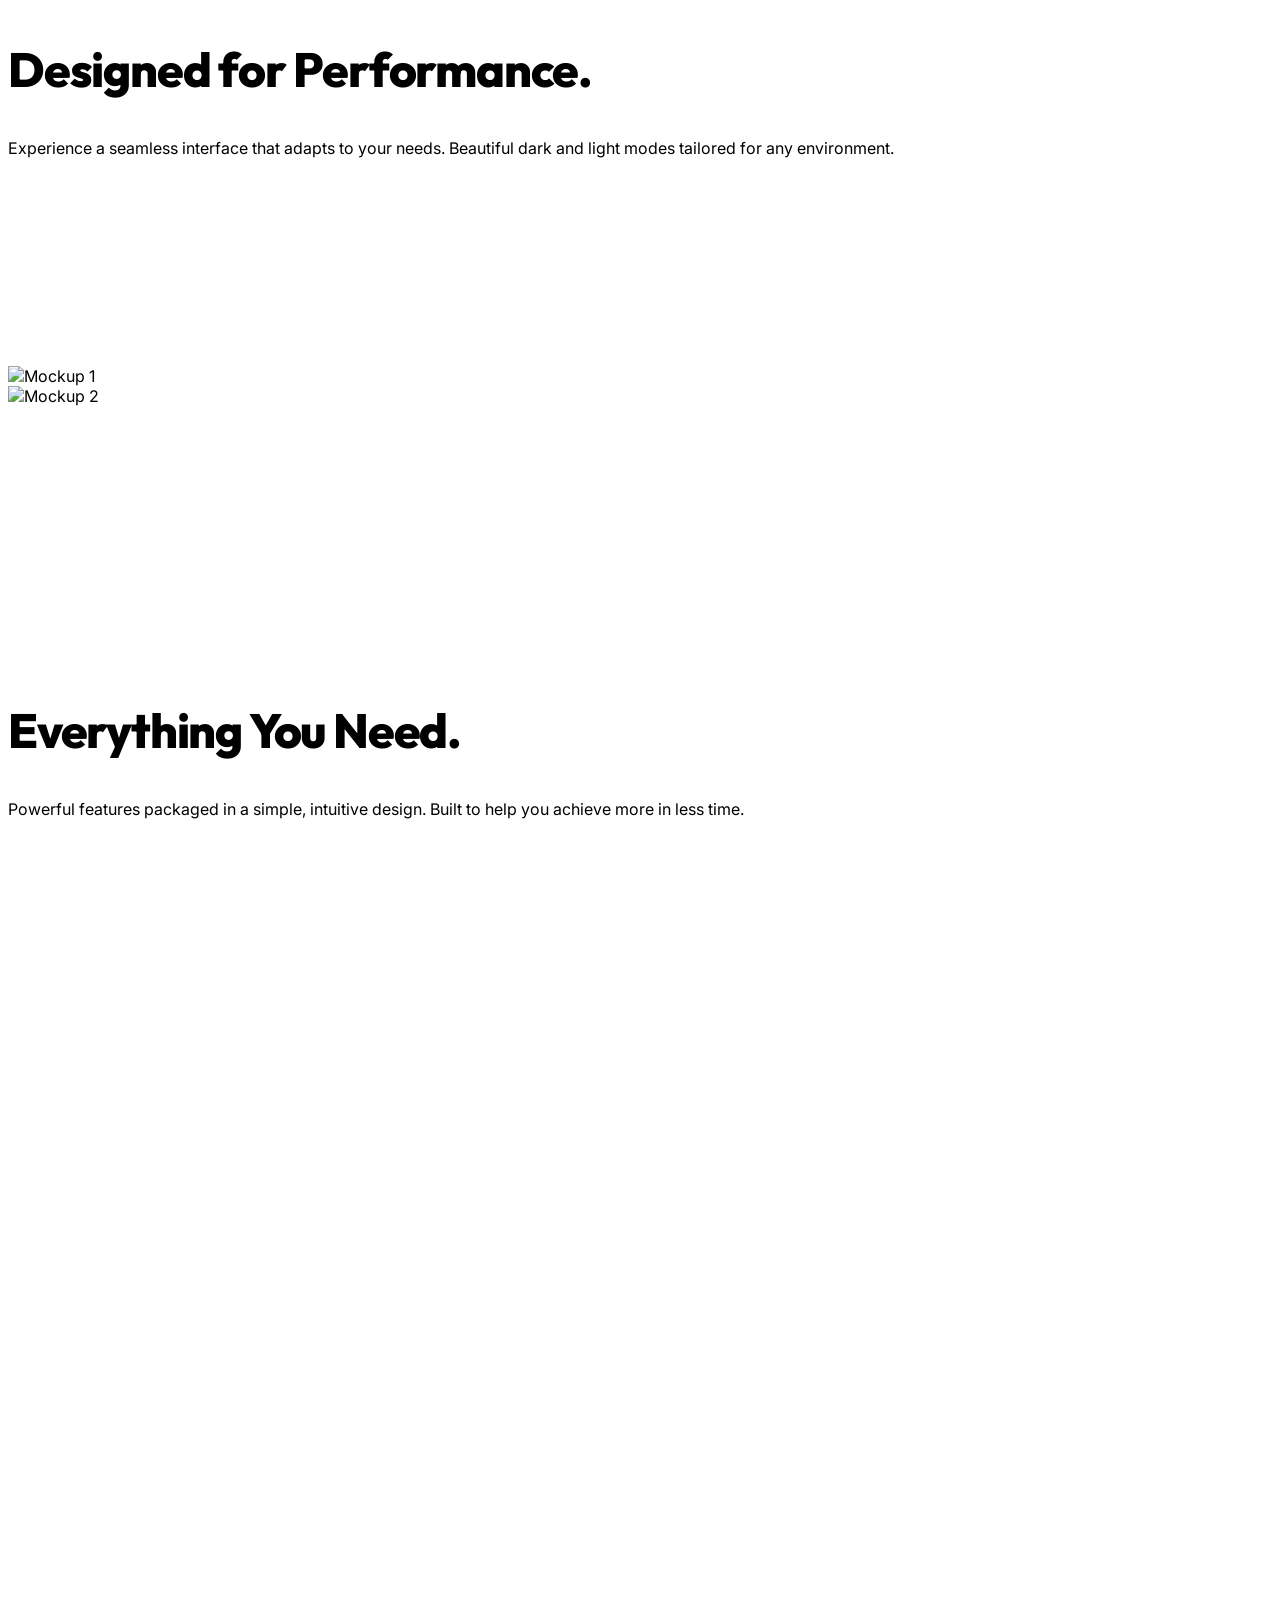
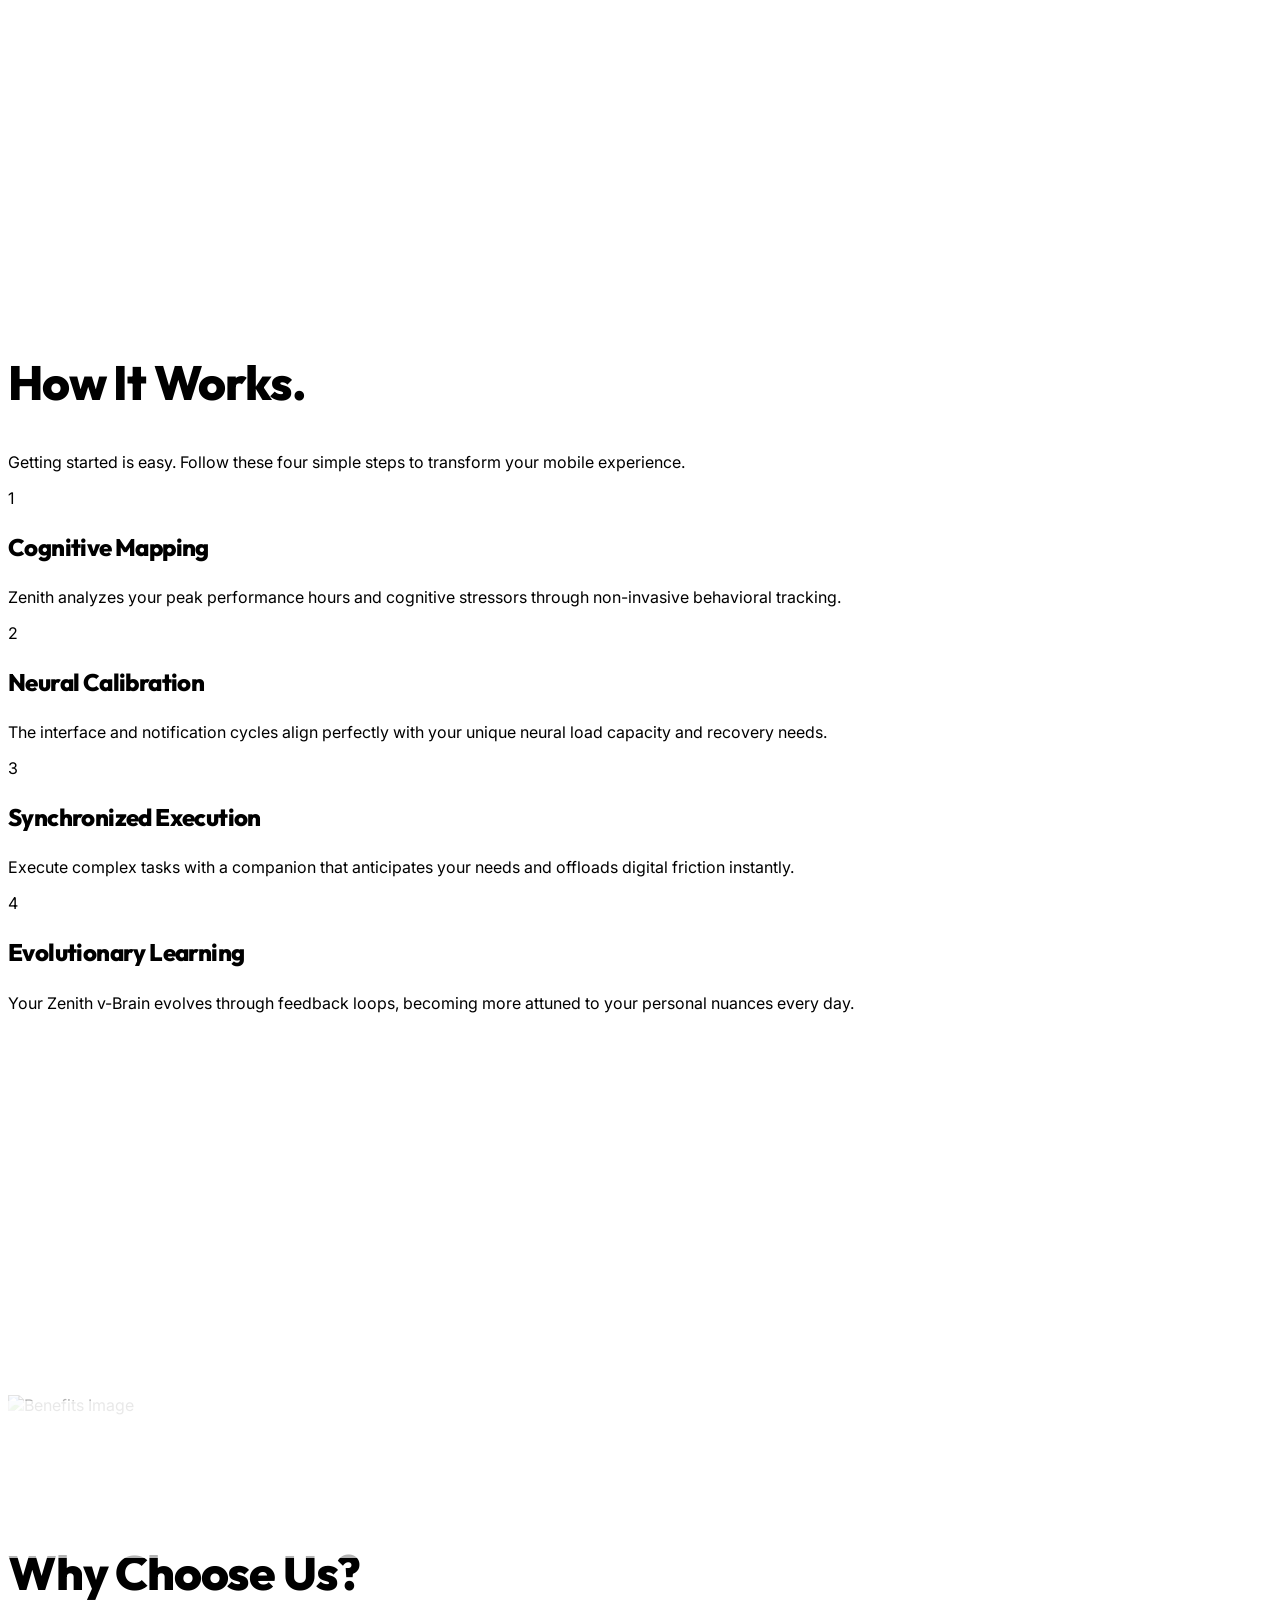
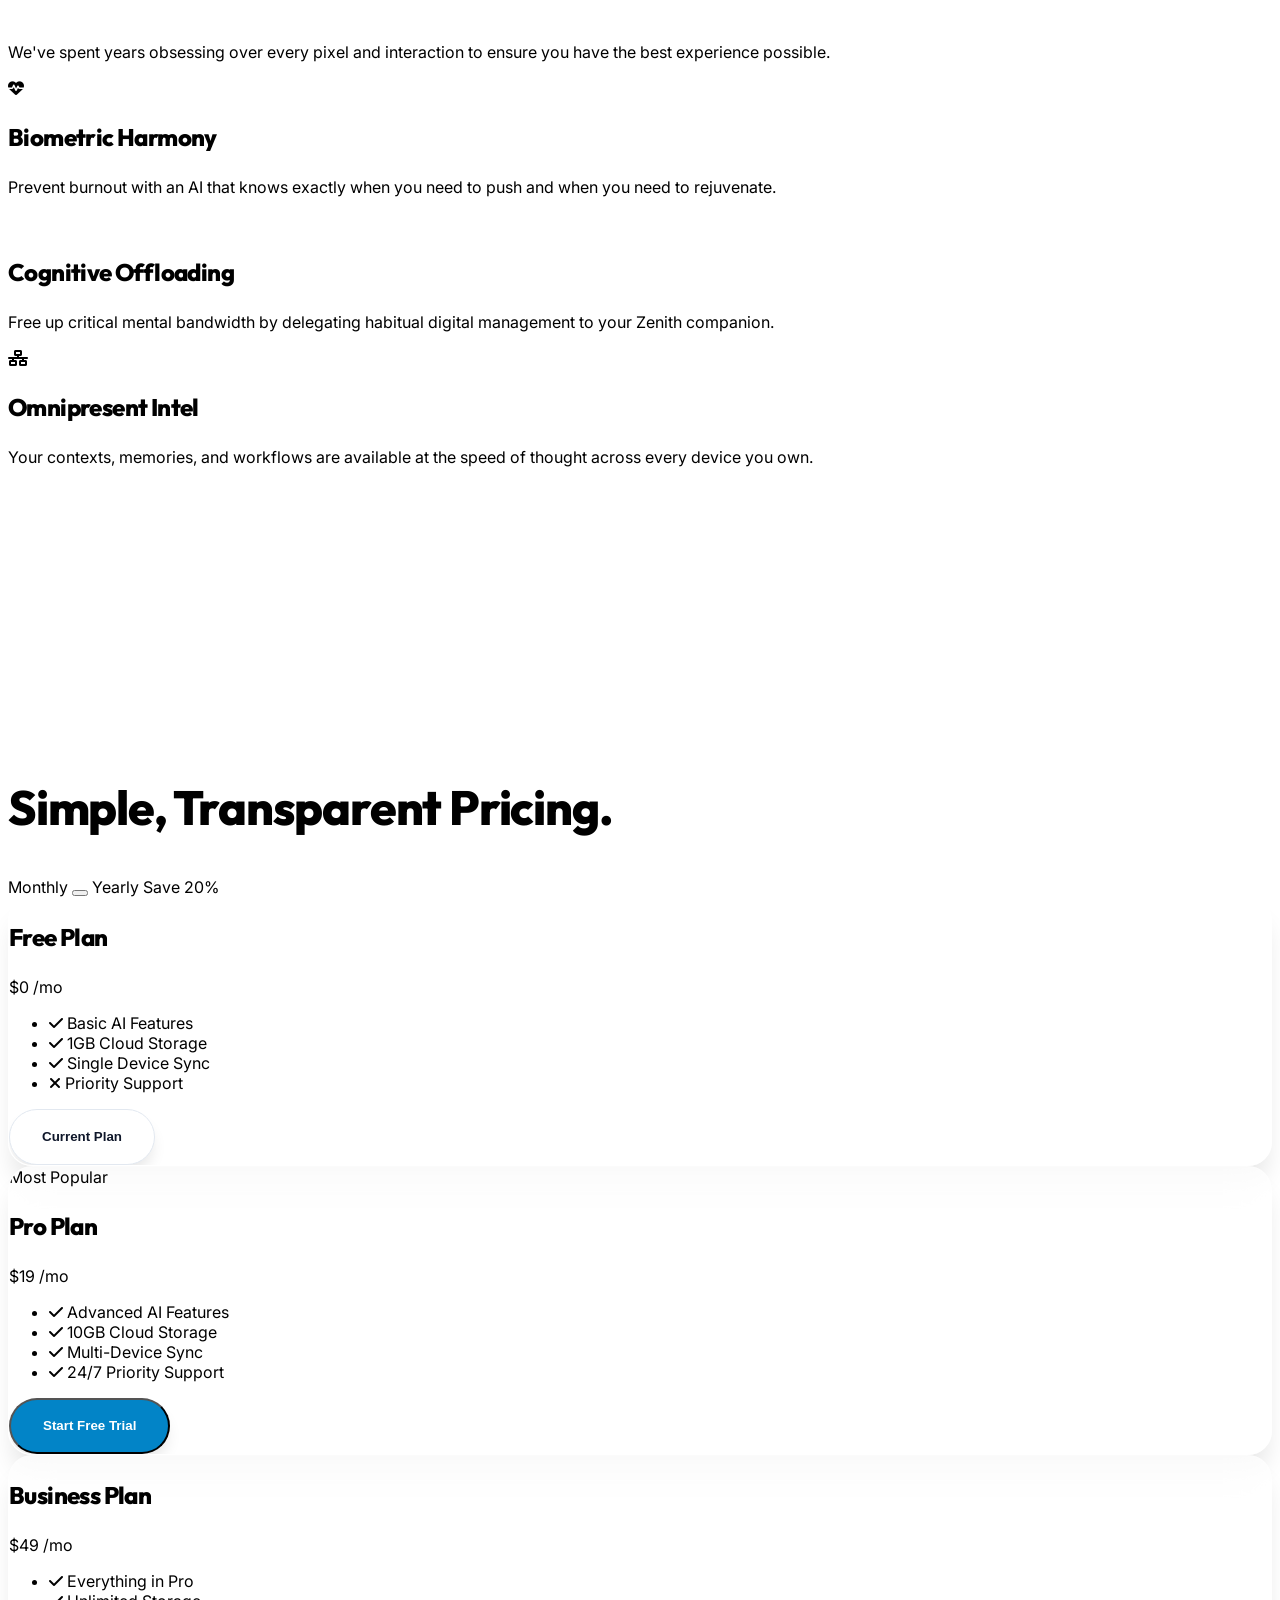
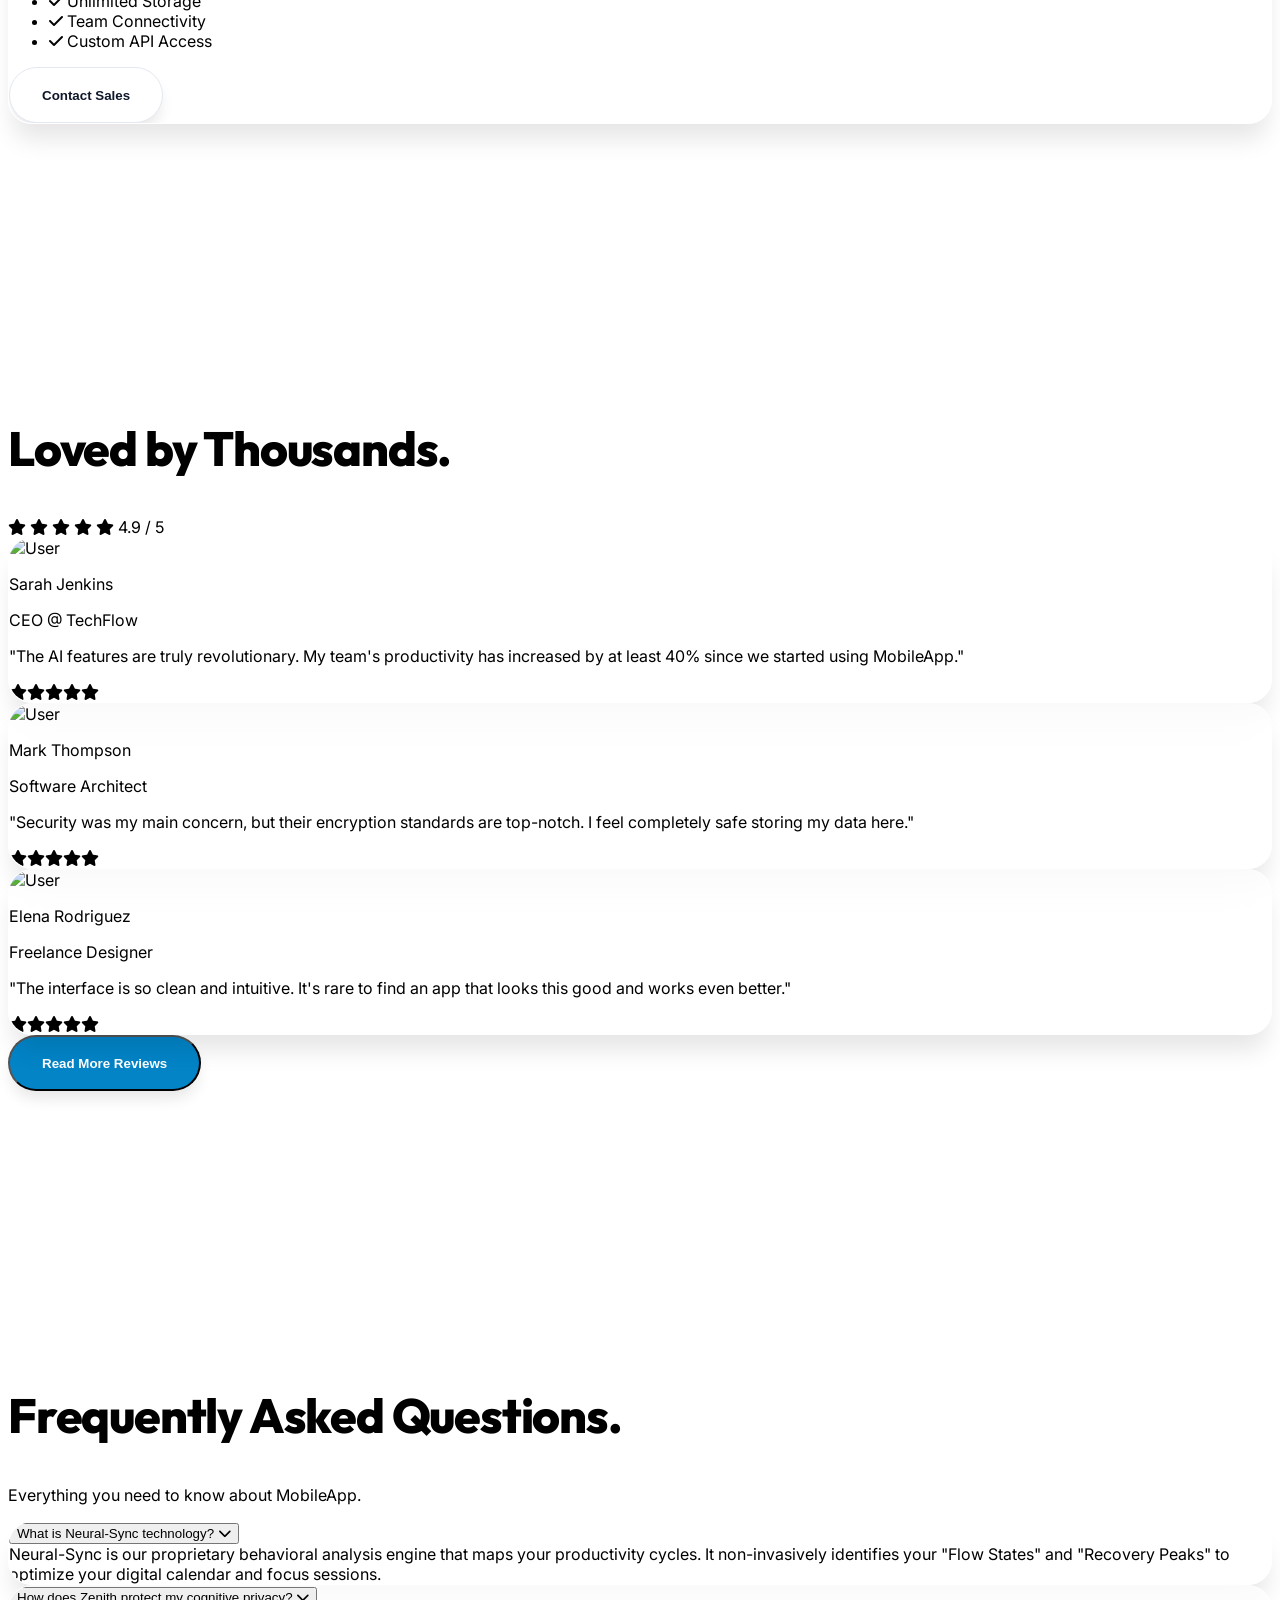
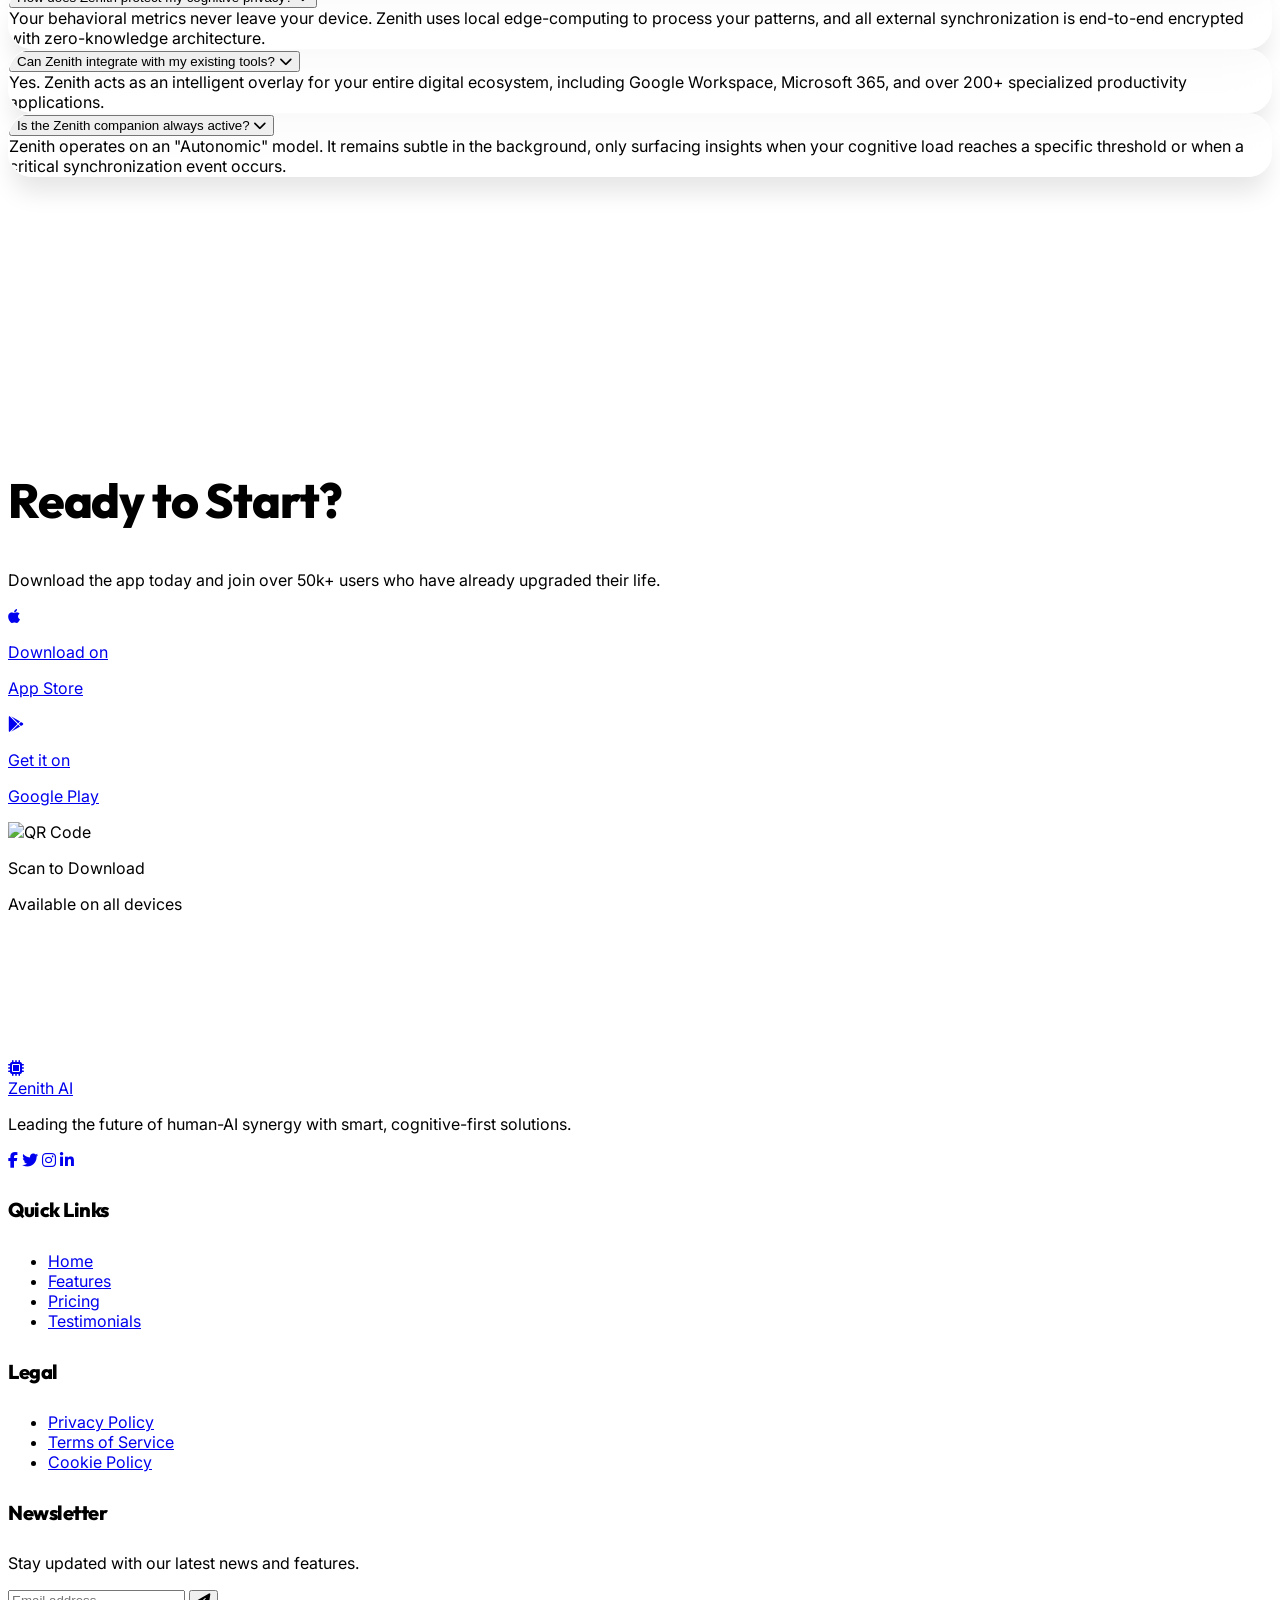
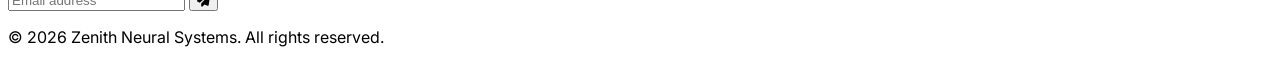
==== commit ea7c6496: "new updates" ====
--- a/index.html
+++ b/index.html
@@ -1,259 +1,902 @@
 <!DOCTYPE html>
-<html lang="en" data-theme="dark">
+<html lang="en" class="scroll-smooth">
 
 <head>
     <meta charset="UTF-8">
     <meta name="viewport" content="width=device-width, initial-scale=1.0">
-    <title>Lumina | The Future of Mobile App Launches</title>
+    <title>MobileApp - The Future in Your Pocket</title>
+    <!-- SEO Tags -->
     <meta name="description"
-        content="Launch faster, grow smarter, and scale globally with Lumina. The ultimate mobile app launch platform.">
+        content="MobileApp - Smart. Fast. Designed for modern life. Join the waitlist for the future of mobile apps.">
+    <meta name="keywords" content="mobile app, SaaS, smart system, AI powered, productivity">
+    <!-- Favicon -->
+    <link rel="icon" type="image/svg+xml"
+        href="data:image/svg+xml,<svg xmlns=%22http://www.w3.org/2000/svg%22 viewBox=%220 0 100 100%22><text y=%22.9em%22 font-size=%2290%22>📱</text></svg>">
+
+    <!-- Tailwind CSS -->
     <script src="https://cdn.tailwindcss.com"></script>
-    <link href="https://fonts.googleapis.com/css2?family=Inter:wght@400;600;700&display=swap" rel="stylesheet">
-    <link rel="stylesheet" href="assets/css/style.css">
+    <script>
+        tailwind.config = {
+            darkMode: 'class',
+            theme: {
+                extend: {
+                    colors: {
+                        primary: {
+                            50: '#f0f9ff',
+                            100: '#e0f2fe',
+                            200: '#bae6fd',
+                            300: '#7dd3fc',
+                            400: '#38bdf8',
+                            500: '#0ea5e9',
+                            600: '#0284c7',
+                            700: '#0369a1',
+                            800: '#075985',
+                            900: '#0c4a6e',
+                        },
+                        accent: '#8b5cf6',
+                    },
+                    animation: {
+                        'gradient-x': 'gradient-x 15s ease infinite',
+                        'float': 'float 6s ease-in-out infinite',
+                    },
+                    keyframes: {
+                        'gradient-x': {
+                            '0%, 100%': { 'background-size': '200% 200%', 'background-position': 'left center' },
+                            '50%': { 'background-size': '200% 200%', 'background-position': 'right center' },
+                        },
+                        'float': {
+                            '0%, 100%': { transform: 'translateY(0)' },
+                            '50%': { transform: 'translateY(-20px)' },
+                        }
+                    }
+                }
+            }
+        }
+    </script>
+    <!-- Google Fonts -->
+    <link
+        href="https://fonts.googleapis.com/css2?family=Inter:wght@300;400;500;600;700;800&family=Outfit:wght@400;500;600;700;800&display=swap"
+        rel="stylesheet">
+    <!-- Font Awesome -->
+    <link rel="stylesheet" href="https://cdnjs.cloudflare.com/ajax/libs/font-awesome/6.4.0/css/all.min.css">
+    <!-- Custom CSS -->
+    <link rel="stylesheet" href="styles.css">
+    <style>
+        body {
+            font-family: 'Inter', sans-serif;
+        }
+
+        h1,
+        h2,
+        h3,
+        h4 {
+            font-family: 'Outfit', sans-serif;
+        }
+    </style>
 </head>
 
-<body class="overflow-x-hidden">
-    <div id="navbar-placeholder"></div>
-
-    <!-- Hero Section -->
-    <header class="pt-40 pb-24 md:pt-56 md:pb-40 px-6 relative">
-        <div
-            class="absolute top-0 left-1/2 -translate-x-1/2 w-full max-w-6xl aspect-square bg-indigo-600/10 blur-[120px] rounded-full -z-10">
+<body
+    class="bg-slate-50 dark:bg-slate-900 text-slate-900 dark:text-slate-100 transition-colors duration-300 overflow-x-hidden">
+
+    <!-- Navigation -->
+    <header id="navbar"
+        class="fixed top-0 left-0 w-full z-50 transition-all duration-300 bg-white/80 dark:bg-slate-950/80 backdrop-blur-md border-b border-slate-200 dark:border-slate-800">
+        <nav class="max-w-7xl mx-auto px-4 sm:px-6 lg:px-8 h-full flex items-center justify-between">
+            <!-- Logo -->
+            <a href="index.html" class="flex items-center gap-2 group">
+                <div
+                    class="w-10 h-10 bg-primary-600 rounded-xl flex items-center justify-center text-white shadow-lg shadow-primary-500/30 group-hover:scale-110 transition-transform">
+                    <i class="fas fa-microchip text-xl"></i>
+                </div>
+                <span
+                    class="text-2xl font-extrabold tracking-tight bg-gradient-to-r from-primary-600 to-accent bg-clip-text text-transparent">Zenith
+                    AI</span>
+            </a>
+
+            <!-- Desktop Menu -->
+            <div class="hidden lg:flex items-center gap-6">
+                <a href="#home" class="nav-link active">Home</a>
+
+                <a href="#features" class="nav-link">Features</a>
+                <a href="#screens" class="nav-link">Screens</a>
+                <a href="#pricing" class="nav-link">Pricing</a>
+                <a href="#reviews" class="nav-link">Reviews</a>
+                <a href="#faq" class="nav-link">FAQ</a>
+                <a href="dashboard.html" class="nav-link">Dashboard</a>
+
+                <div class="flex items-center gap-4 ml-4">
+                    <button id="themeToggle"
+                        class="p-2 rounded-full hover:bg-slate-100 dark:hover:bg-slate-800 transition-colors"
+                        aria-label="Toggle Dark Mode">
+                        <i class="fas fa-moon dark:hidden"></i>
+                        <i class="fas fa-sun hidden dark:block"></i>
+                    </button>
+        
+                    <a href="signup.html"
+                        class="px-6 py-2.5 text-sm font-bold text-white bg-primary-600 rounded-full hover:bg-primary-700 shadow-md hover:shadow-primary-500/40 transition-all">Get
+                        Started</a>
+                </div>
+            </div>
+
+            <!-- Mobile Menu Toggle -->
+            <div class="lg:hidden flex items-center gap-4">
+                <button id="themeToggleMobile"
+                    class="p-2 rounded-full hover:bg-slate-100 dark:hover:bg-slate-800 transition-colors">
+                    <i class="fas fa-moon dark:hidden"></i>
+                    <i class="fas fa-sun hidden dark:block"></i>
+                </button>
+                <button id="mobileMenuToggle" class="p-2 text-slate-600 dark:text-slate-400 focus:outline-none"
+                    aria-label="Open Menu">
+                    <i class="fas fa-bars-staggered text-2xl"></i>
+                </button>
+            </div>
+        </nav>
+    </header>
+
+    <!-- Mobile Menu Drawer (Side Drawer from Left) -->
+    <div id="mobileMenu" class="fixed inset-0 z-[60] invisible pointer-events-none transition-all duration-300">
+        <!-- Overlay -->
+        <div id="mobileMenuOverlay"
+            class="absolute inset-0 bg-slate-900/40 backdrop-blur-sm opacity-0 transition-opacity duration-300"></div>
+        <!-- Drawer -->
+        <div id="mobileMenuDrawer"
+            class="absolute top-0 left-0 w-80 h-full bg-white dark:bg-slate-900 shadow-2xl transition-transform duration-300 -translate-x-full flex flex-col">
+            <div class="p-6 border-b border-slate-100 dark:border-slate-800 flex items-center justify-between">
+                <a href="index.html" class="flex items-center gap-2">
+                    <div class="w-8 h-8 bg-primary-600 rounded-lg flex items-center justify-center text-white">
+                        <i class="fas fa-mobile-screen-button text-sm"></i>
+                    </div>
+                    <span class="text-xl font-bold">MobileApp</span>
+                </a>
+                <button id="closeMobileMenu" class="p-2 text-slate-400 hover:text-slate-600"><i
+                        class="fas fa-xmark text-xl"></i></button>
+            </div>
+            <div class="flex-1 overflow-y-auto py-6 px-6 space-y-4">
+                <a href="#home" class="mobile-nav-link text-primary-600 font-bold">Home</a>
+                <a href="#features" class="mobile-nav-link">Features</a>
+                <a href="#screens" class="mobile-nav-link">Screens</a>
+                <a href="#pricing" class="mobile-nav-link">Pricing</a>
+                <a href="#reviews" class="mobile-nav-link">Reviews</a>
+                <a href="#faq" class="mobile-nav-link">FAQ</a>
+                <a href="dashboard.html" class="mobile-nav-link">Dashboard</a>
+                <div class="pt-6 border-t border-slate-100 dark:border-slate-800 space-y-4">
+                    <a href="login.html"
+                        class="block text-center py-3 text-sm font-semibold border border-slate-200 dark:border-slate-700 rounded-xl">Sign
+                        In</a>
+                    <a href="signup.html"
+                        class="block text-center py-3 text-sm font-bold text-white bg-primary-600 rounded-xl shadow-lg shadow-primary-500/20">Get
+                        Early Access</a>
+                </div>
+            </div>
         </div>
-        <div class="container mx-auto text-center reveal">
-            <h1 class="text-5xl md:text-8xl font-extrabold mb-8 leading-[1.1] tracking-tight">
-                Your App. The World’s <br>
-                <span class="gradient-text">Next Obsession.</span>
-            </h1>
-            <p class="text-gray-400 text-xl md:text-2xl max-w-3xl mx-auto mb-12 leading-relaxed">
-                Experience the first all-in-one launch acceleration suite designed for high-growth startups and
-                visionary developers.
-            </p>
-            <div class="flex flex-wrap justify-center gap-6">
-                <a href="#waitlist" class="btn-primary px-12 text-lg">Join the Elite Waitlist</a>
-                <a href="#beta"
-                    class="px-12 h-[52px] flex items-center justify-center border border-gray-700 rounded-full font-bold hover:border-indigo-500 hover:text-indigo-400 transition-all">Download
-                    Beta</a>
-            </div>
-
-            <!-- Enhanced App Preview -->
-            <div class="mt-28 relative max-w-6xl mx-auto">
-                <div class="grid grid-cols-1 md:grid-cols-3 gap-12 items-center">
-                    <div class="hidden lg:block space-y-12 text-left reveal">
-                        <div class="glass-card">
-                            <h4 class="font-bold mb-2">Smart Syncing</h4>
-                            <p class="text-sm text-gray-400">Real-time data synchronization across all user nodes.</p>
-                        </div>
-                        <div class="glass-card">
-                            <h4 class="font-bold mb-2">AI Optimization</h4>
-                            <p class="text-sm text-gray-400">Automated A/B testing powered by cognitive models.</p>
-                        </div>
-                    </div>
-                    <div class="relative group mx-auto reveal" style="transition-delay: 200ms;">
-                        <div
-                            class="absolute -inset-4 bg-indigo-500/20 rounded-[4rem] blur-2xl group-hover:bg-indigo-500/30 transition-all duration-1000">
-                        </div>
-                        <div
-                            class="relative bg-gray-900 border-[12px] border-gray-800 rounded-[3.5rem] w-[320px] h-[640px] overflow-hidden shadow-[0_0_100px_rgba(99,102,241,0.2)]">
-                            <img src="https://via.placeholder.com/320x640/0f172a/ffffff?text=Lumina+Core+UI"
-                                alt="App Preview" class="w-full h-full object-cover">
-                        </div>
-                    </div>
-                    <div class="hidden lg:block space-y-12 text-right reveal" style="transition-delay: 400ms;">
-                        <div class="glass-card">
-                            <h4 class="font-bold mb-2">Global Scale</h4>
-                            <p class="text-sm text-gray-400">Deploy to serverless edges in 30+ global regions.</p>
-                        </div>
-                        <div class="glass-card">
-                            <h4 class="font-bold mb-2">Security XL</h4>
-                            <p class="text-sm text-gray-400">Enterprise-grade encryption for every data byte.</p>
-                        </div>
-                    </div>
-                </div>
+    </div>
+
+    <!-- Main Content -->
+    <main class="pt-20"> <!-- Spacer for fixed header -->
+
+        <!-- Hero Section -->
+        <section id="home" class="relative min-h-[90vh] flex items-center overflow-hidden py-20 lg:py-32">
+            <!-- Background Image/Gradient Decoration -->
+            <div class="absolute inset-0 -z-10 overflow-hidden">
+                <div
+                    class="absolute -top-24 -left-20 w-96 h-96 bg-primary-400/20 dark:bg-primary-900/10 rounded-full blur-3xl animate-pulse">
+                </div>
+                <div
+                    class="absolute top-1/2 -right-20 w-80 h-80 bg-accent/20 dark:bg-accent-900/10 rounded-full blur-3xl animate-float">
+                </div>
+                <div id="heroBgImage"
+                    class="absolute inset-0 bg-[url('https://images.unsplash.com/photo-1550745165-9bc0b252726f?auto=format&fit=crop&q=80&w=2070')] bg-cover bg-center mix-blend-overlay opacity-5 dark:opacity-10">
+                </div>
+            </div>
+
+            <div class="max-w-7xl mx-auto px-4 sm:px-6 lg:px-8">
+                <div class="grid lg:grid-cols-2 gap-16 items-center">
+                    <div class="text-center lg:text-left">
+                        <div
+                            class="inline-flex items-center gap-2 px-3 py-1 rounded-full bg-primary-50 dark:bg-primary-900/30 text-primary-600 dark:text-primary-400 text-xs font-bold uppercase tracking-wider mb-6 animate-bounce">
+                            <span class="relative flex h-2 w-2">
+                                <span
+                                    class="animate-ping absolute inline-flex h-full w-full rounded-full bg-primary-400 opacity-75"></span>
+                                <span class="relative inline-flex rounded-full h-2 w-2 bg-primary-500"></span>
+                            </span>
+                            Neural-Sync Protocol v2.4 Active
+                        </div>
+                        <h1 class="text-5xl lg:text-7xl font-extrabold leading-[1.1] mb-6">
+                            Achieve Your <br>
+                            <span class="text-primary-600">Cognitive Zenith.</span>
+                        </h1>
+
+                        <!-- CTA Buttons -->
+                        <div class="flex flex-col sm:flex-row gap-4 justify-center lg:justify-start">
+                            <a href="#waitlist" class="cta-button primary group">
+                                <span>Join the Waitlist</span>
+                                <i class="fas fa-arrow-right group-hover:translate-x-1 transition-transform"></i>
+                            </a>
+                            <a href="#" class="cta-button secondary">
+                                <i class="fas fa-flask"></i>
+                                <span>Download Beta</span>
+                            </a>
+                        </div>
+
+                        <!-- App Store Badges -->
+                        <div
+                            class="mt-12 flex flex-wrap gap-4 justify-center lg:justify-start opacity-80 hover:opacity-100 transition-opacity">
+                            <img src="https://upload.wikimedia.org/wikipedia/commons/3/3c/Download_on_the_App_Store_Badge.svg"
+                                alt="App Store" class="h-10 hover:scale-105 transition-transform cursor-pointer">
+                            <img src="https://upload.wikimedia.org/wikipedia/commons/7/78/Google_Play_Store_badge_EN.svg"
+                                alt="Play Store" class="h-10 hover:scale-105 transition-transform cursor-pointer">
+                        </div>
+
+                        <!-- Countdown Timer -->
+                        <div
+                            class="mt-16 p-8 rounded-3xl bg-white/50 dark:bg-slate-800/50 backdrop-blur-xl border border-white/20 dark:border-slate-700/30 inline-block">
+                            <p class="text-sm font-semibold uppercase tracking-widest text-slate-500 mb-4">Official
+                                Launch In</p>
+                            <div id="countdown" class="flex gap-6">
+                                <div class="text-center">
+                                    <div class="text-3xl font-bold" id="days">00</div>
+                                    <div class="text-[10px] uppercase text-slate-400">Days</div>
+                                </div>
+                                <div class="text-center">
+                                    <div class="text-3xl font-bold" id="hours">00</div>
+                                    <div class="text-[10px] uppercase text-slate-400">Hours</div>
+                                </div>
+                                <div class="text-center">
+                                    <div class="text-3xl font-bold" id="minutes">00</div>
+                                    <div class="text-[10px] uppercase text-slate-400">Mins</div>
+                                </div>
+                                <div class="text-center">
+                                    <div class="text-3xl font-bold" id="seconds">00</div>
+                                    <div class="text-[10px] uppercase text-slate-400">Secs</div>
+                                </div>
+                            </div>
+                        </div>
+                    </div>
+
+                    <!-- Hero Visual -->
+                    <div class="relative">
+                        <div
+                            class="relative mx-auto w-full max-w-[320px] aspect-[9/18.5] bg-slate-800 rounded-[3rem] border-[8px] border-slate-900 shadow-2xl overflow-hidden animate-float">
+                            <!-- Phone Screen Content -->
+                            <img src="https://images.unsplash.com/photo-1616348436168-de43ad0db179?auto=format&fit=crop&q=80&w=1000"
+                                alt="App UI" class="w-full h-full object-cover">
+                            <div
+                                class="absolute inset-0 bg-gradient-to-t from-slate-900/80 to-transparent flex flex-col justify-end p-8 text-white">
+                                <p class="text-xs font-semibold mb-1 opacity-80">Next Gen Productivity</p>
+                                <p class="text-xl font-bold">Simplify Everything.</p>
+                            </div>
+                        </div>
+                        <!-- Decorative Elements -->
+                        <div
+                            class="absolute -top-10 -right-10 w-24 h-24 bg-accent-500 rounded-full blur-2xl opacity-40">
+                        </div>
+                        <div
+                            class="absolute bottom-10 -left-10 w-32 h-32 bg-primary-500 rounded-full blur-3xl opacity-30">
+                        </div>
+                    </div>
+                </div>
+            </div>
+        </section>
+
+        <!-- App Preview Section -->
+        <section id="screens" class="bg-slate-100 dark:bg-slate-900/50">
+            <div class="max-w-7xl mx-auto px-4 sm:px-6 lg:px-8">
+                <div class="text-center mb-16">
+                    <h2 class="mb-4">Designed for Performance.</h2>
+                    <p class="text-slate-500 dark:text-slate-400 max-w-2xl mx-auto">
+                        Experience a seamless interface that adapts to your needs. Beautiful dark and light modes
+                        tailored for any environment.
+                    </p>
+                </div>
+
+                <div class="grid lg:grid-cols-2 gap-12 items-center">
+                    <!-- Carousel Placeholder / Mockups -->
+                    <div class="space-y-8">
+                        <div class="glass-card p-4">
+                            <div
+                                class="relative aspect-video rounded-2xl overflow-hidden bg-slate-200 dark:bg-slate-800 flex items-center justify-center group">
+                                <img src="https://images.unsplash.com/photo-1512941937669-90a1b58e7e9c?auto=format&fit=crop&q=80&w=2070"
+                                    alt="Demo Video" class="absolute inset-0 w-full h-full object-cover">
+                                <div
+                                    class="absolute inset-0 bg-slate-900/40 flex items-center justify-center opacity-0 group-hover:opacity-100 transition-opacity">
+                                    <button
+                                        class="w-20 h-20 bg-white/20 backdrop-blur-md rounded-full border border-white/30 flex items-center justify-center text-white text-3xl">
+                                        <i class="fas fa-play"></i>
+                                    </button>
+                                </div>
+                            </div>
+                        </div>
+                        <div class="flex gap-4">
+                            <div class="flex-1 glass-card p-4 text-center">
+                                <i class="fas fa-moon text-2xl text-primary-600 mb-2"></i>
+                                <p class="text-xs font-bold uppercase">Dark Mode</p>
+                            </div>
+                            <div class="flex-1 glass-card p-4 text-center">
+                                <i class="fas fa-sun text-2xl text-primary-600 mb-2"></i>
+                                <p class="text-xs font-bold uppercase">Light Mode</p>
+                            </div>
+                        </div>
+                    </div>
+
+                    <!-- App Mockups Sliders -->
+                    <div class="flex justify-center gap-4">
+                        <div
+                            class="w-1/2 aspect-[9/18.5] bg-slate-800 rounded-[2.5rem] border-4 border-slate-900 shadow-2xl overflow-hidden">
+                            <img src="https://images.unsplash.com/photo-1551650975-87deedd944c3?auto=format&fit=crop&q=80&w=1000"
+                                alt="Mockup 1" class="w-full h-full object-cover">
+                        </div>
+                        <div
+                            class="w-1/2 aspect-[9/18.5] bg-slate-800 rounded-[2.5rem] border-4 border-slate-900 shadow-2xl overflow-hidden translate-y-8">
+                            <img src="https://images.unsplash.com/photo-1510557880182-3d4d3cba35a5?auto=format&fit=crop&q=80&w=1000"
+                                alt="Mockup 2" class="w-full h-full object-cover">
+                        </div>
+                    </div>
+                </div>
+            </div>
+        </section>
+
+        <!-- Features Section -->
+        <section id="features" class="relative">
+            <div class="max-w-7xl mx-auto px-4 sm:px-6 lg:px-8">
+                <div class="text-center mb-20">
+                    <h2 class="mb-4">Everything You Need.</h2>
+                    <p class="text-slate-500 dark:text-slate-400 max-w-2xl mx-auto">
+                        Powerful features packaged in a simple, intuitive design. Built to help you achieve more in less
+                        time.
+                    </p>
+                </div>
+
+                <div class="grid md:grid-cols-2 lg:grid-cols-3 gap-8">
+                    <!-- Feature 1 -->
+                    <div class="glass-card p-8 group">
+                        <div
+                            class="w-14 h-14 bg-primary-100 dark:bg-primary-900/30 rounded-2xl flex items-center justify-center text-primary-600 dark:text-primary-400 mb-6 group-hover:rotate-12 transition-transform">
+                            <i class="fas fa-brain text-2xl"></i>
+                        </div>
+                        <h3 class="mb-3">Neural-Sync Engine</h3>
+                        <p class="text-sm text-slate-500 dark:text-slate-400 leading-relaxed">
+                            Zenith adapts to your biological clock, scheduling high-focus tasks when your mental clarity
+                            is at its absolute peak.
+                        </p>
+                    </div>
+                    <!-- Feature 2 -->
+                    <div class="glass-card p-8 group">
+                        <div
+                            class="w-14 h-14 bg-primary-100 dark:bg-primary-900/30 rounded-2xl flex items-center justify-center text-primary-600 dark:text-primary-400 mb-6 group-hover:rotate-12 transition-transform">
+                            <i class="fas fa-eye text-2xl"></i>
+                        </div>
+                        <h3 class="mb-3">Contextual Foresight</h3>
+                        <p class="text-sm text-slate-500 dark:text-slate-400 leading-relaxed">
+                            Predictive algorithms anticipate your needs, preparing resources and communications before
+                            you even realize you need them.
+                        </p>
+                    </div>
+                    <!-- Feature 3 -->
+                    <div class="glass-card p-8 group">
+                        <div
+                            class="w-14 h-14 bg-primary-100 dark:bg-primary-900/30 rounded-2xl flex items-center justify-center text-primary-600 dark:text-primary-400 mb-6 group-hover:rotate-12 transition-transform">
+                            <i class="fas fa-fingerprint text-2xl"></i>
+                        </div>
+                        <h3 class="mb-3">Biometric Privacy</h3>
+                        <p class="text-sm text-slate-500 dark:text-slate-400 leading-relaxed">
+                            Your cognitive data is encrypted with military-grade protocols and stored on-device,
+                            accessible only to you.
+                        </p>
+                    </div>
+                    <!-- Feature 4 -->
+                    <div class="glass-card p-8 group">
+                        <div
+                            class="w-14 h-14 bg-primary-100 dark:bg-primary-900/30 rounded-2xl flex items-center justify-center text-primary-600 dark:text-primary-400 mb-6 group-hover:rotate-12 transition-transform">
+                            <i class="fas fa-satellite-dish text-2xl"></i>
+                        </div>
+                        <h3 class="mb-3">Quantum Sync</h3>
+                        <p class="text-sm text-slate-500 dark:text-slate-400 leading-relaxed">
+                            Zero-latency synchronization across your entire digital ecosystem, ensuring your "context"
+                            follows you everywhere.
+                        </p>
+                    </div>
+                    <!-- Feature 5 -->
+                    <div class="glass-card p-8 group">
+                        <div
+                            class="w-14 h-14 bg-primary-100 dark:bg-primary-900/30 rounded-2xl flex items-center justify-center text-primary-600 dark:text-primary-400 mb-6 group-hover:rotate-12 transition-transform">
+                            <i class="fas fa-sliders text-2xl"></i>
+                        </div>
+                        <h3 class="mb-3">Adaptive UI</h3>
+                        <p class="text-sm text-slate-500 dark:text-slate-400 leading-relaxed">
+                            The interface morphs based on your cognitive load, reducing visual noise during deep work
+                            and expanding during exploration.
+                        </p>
+                    </div>
+                    <!-- Feature 6 -->
+                    <div class="glass-card p-8 group">
+                        <div
+                            class="w-14 h-14 bg-primary-100 dark:bg-primary-900/30 rounded-2xl flex items-center justify-center text-primary-600 dark:text-primary-400 mb-6 group-hover:rotate-12 transition-transform">
+                            <i class="fas fa-infinity text-2xl"></i>
+                        </div>
+                        <h3 class="mb-3">Autonomic Growth</h3>
+                        <p class="text-sm text-slate-500 dark:text-slate-400 leading-relaxed">
+                            Zenith evolves through feedback loops, becoming more attuned to your personal nuances every
+                            single day.
+                        </p>
+                    </div>
+                </div>
+            </div>
+        </section>
+
+        <!-- How It Works Section -->
+        <section id="howitworks" class="bg-slate-50 dark:bg-slate-950">
+            <div class="max-w-7xl mx-auto px-4 sm:px-6 lg:px-8">
+                <div class="text-center mb-20">
+                    <h2 class="mb-4">How It Works.</h2>
+                    <p class="text-slate-500 dark:text-slate-400 max-w-2xl mx-auto">
+                        Getting started is easy. Follow these four simple steps to transform your mobile experience.
+                    </p>
+                </div>
+
+                <div class="relative">
+                    <!-- Connector Line (Desktop) -->
+                    <div
+                        class="hidden lg:block absolute top-[60px] left-0 w-full h-0.5 bg-slate-200 dark:bg-slate-800 -z-0">
+                    </div>
+
+                    <div class="grid md:grid-cols-2 lg:grid-cols-4 gap-12 relative z-10">
+                        <!-- Step 1 -->
+                        <div class="text-center group">
+                            <div
+                                class="w-16 h-16 bg-white dark:bg-slate-900 rounded-2xl border-2 border-primary-600 flex items-center justify-center text-primary-600 font-bold text-xl mx-auto mb-6 group-hover:bg-primary-600 group-hover:text-white transition-all shadow-xl">
+                                1</div>
+                            <h3 class="text-lg mb-2">Cognitive Mapping</h3>
+                            <p class="text-sm text-slate-500 dark:text-slate-400">Zenith analyzes your peak performance
+                                hours and cognitive stressors through non-invasive behavioral tracking.</p>
+                        </div>
+                        <!-- Step 2 -->
+                        <div class="text-center group">
+                            <div
+                                class="w-16 h-16 bg-white dark:bg-slate-900 rounded-2xl border-2 border-primary-600 flex items-center justify-center text-primary-600 font-bold text-xl mx-auto mb-6 group-hover:bg-primary-600 group-hover:text-white transition-all shadow-xl">
+                                2</div>
+                            <h3 class="text-lg mb-2">Neural Calibration</h3>
+                            <p class="text-sm text-slate-500 dark:text-slate-400">The interface and notification cycles
+                                align perfectly with your unique neural load capacity and recovery needs.</p>
+                        </div>
+                        <!-- Step 3 -->
+                        <div class="text-center group">
+                            <div
+                                class="w-16 h-16 bg-white dark:bg-slate-900 rounded-2xl border-2 border-primary-600 flex items-center justify-center text-primary-600 font-bold text-xl mx-auto mb-6 group-hover:bg-primary-600 group-hover:text-white transition-all shadow-xl">
+                                3</div>
+                            <h3 class="text-lg mb-2">Synchronized Execution</h3>
+                            <p class="text-sm text-slate-500 dark:text-slate-400">Execute complex tasks with a companion
+                                that anticipates your needs and offloads digital friction instantly.</p>
+                        </div>
+                        <!-- Step 4 -->
+                        <div class="text-center group">
+                            <div
+                                class="w-16 h-16 bg-white dark:bg-slate-900 rounded-2xl border-2 border-primary-600 flex items-center justify-center text-primary-600 font-bold text-xl mx-auto mb-6 group-hover:bg-primary-600 group-hover:text-white transition-all shadow-xl">
+                                4</div>
+                            <h3 class="text-lg mb-2">Evolutionary Learning</h3>
+                            <p class="text-sm text-slate-500 dark:text-slate-400">Your Zenith v-Brain evolves through
+                                feedback loops, becoming more attuned to your personal nuances every day.</p>
+                        </div>
+                    </div>
+                </div>
+            </div>
+        </section>
+
+        <!-- Benefits Section -->
+        <section id="benefits">
+            <div class="max-w-7xl mx-auto px-4 sm:px-6 lg:px-8">
+                <div class="grid lg:grid-cols-2 gap-16 items-center">
+                    <div class="order-2 lg:order-1 relative">
+                        <!-- Glassmorphism Stats UI -->
+                        <div class="absolute -top-10 -left-10 z-20 glass-card p-6 animate-float">
+                            <div class="flex items-center gap-4">
+                                <div
+                                    class="w-12 h-12 bg-green-100 dark:bg-green-900/30 text-green-600 rounded-full flex items-center justify-center">
+                                    <i class="fas fa-arrow-up"></i>
+                                </div>
+                                <div>
+                                    <p class="text-2xl font-bold">85%</p>
+                                    <p class="text-[10px] uppercase font-bold text-slate-400">Productivity Boost</p>
+                                </div>
+                            </div>
+                        </div>
+                        <img src="https://images.unsplash.com/photo-1551434678-e076c223a692?auto=format&fit=crop&q=80&w=2070"
+                            alt="Benefits Image" class="rounded-[3rem] shadow-2xl relative z-10">
+                        <div class="absolute -bottom-10 -right-10 z-20 glass-card p-6 border-l-4 border-primary-600">
+                            <p class="text-lg font-bold italic">"Life-changing experience!"</p>
+                            <p class="text-xs text-slate-400">— TechInsider</p>
+                        </div>
+                    </div>
+
+                    <div class="order-1 lg:order-2 space-y-12">
+                        <div>
+                            <h2 class="mb-6">Why Choose Us?</h2>
+                            <p class="text-slate-500 dark:text-slate-400">
+                                We've spent years obsessing over every pixel and interaction to ensure you have the best
+                                experience possible.
+                            </p>
+                        </div>
+
+                        <div class="space-y-6">
+                            <!-- Benefit 1 -->
+                            <div class="flex gap-6">
+                                <div
+                                    class="shrink-0 w-12 h-12 bg-primary-100 dark:bg-primary-900/30 rounded-2xl flex items-center justify-center text-primary-600">
+                                    <i class="fas fa-heart-pulse"></i>
+                                </div>
+                                <div>
+                                    <h3 class="text-lg mb-1">Biometric Harmony</h3>
+                                    <p class="text-sm text-slate-500 dark:text-slate-400">Prevent burnout with an AI
+                                        that knows exactly when you need to push and when you need to rejuvenate.</p>
+                                </div>
+                            </div>
+                            <!-- Benefit 2 -->
+                            <div class="flex gap-6">
+                                <div
+                                    class="shrink-0 w-12 h-12 bg-primary-100 dark:bg-primary-900/30 rounded-2xl flex items-center justify-center text-primary-600">
+                                    <i class="fas fa-brain-circuit"></i>
+                                </div>
+                                <div>
+                                    <h3 class="text-lg mb-1">Cognitive Offloading</h3>
+                                    <p class="text-sm text-slate-500 dark:text-slate-400">Free up critical mental
+                                        bandwidth by delegating habitual digital management to your Zenith companion.
+                                    </p>
+                                </div>
+                            </div>
+                            <!-- Benefit 3 -->
+                            <div class="flex gap-6">
+                                <div
+                                    class="shrink-0 w-12 h-12 bg-primary-100 dark:bg-primary-900/30 rounded-2xl flex items-center justify-center text-primary-600">
+                                    <i class="fas fa-network-wired"></i>
+                                </div>
+                                <div>
+                                    <h3 class="text-lg mb-1">Omnipresent Intel</h3>
+                                    <p class="text-sm text-slate-500 dark:text-slate-400">Your contexts, memories, and
+                                        workflows are available at the speed of thought across every device you own.</p>
+                                </div>
+                            </div>
+                        </div>
+                    </div>
+                </div>
+            </div>
+        </section>
+
+        <!-- Pricing Section -->
+        <section id="pricing" class="bg-slate-100 dark:bg-slate-900/50">
+            <div class="max-w-7xl mx-auto px-4 sm:px-6 lg:px-8">
+                <div class="text-center mb-16">
+                    <h2 class="mb-4">Simple, Transparent Pricing.</h2>
+                    <div class="flex items-center justify-center gap-4 mt-8">
+                        <span class="text-sm font-semibold opacity-60">Monthly</span>
+                        <button id="pricingToggle"
+                            class="w-14 h-7 bg-slate-200 dark:bg-slate-800 rounded-full p-1 transition-colors relative">
+                            <div id="pricingDot" class="w-5 h-5 bg-primary-600 rounded-full transition-transform"></div>
+                        </button>
+                        <span class="text-sm font-semibold opacity-60">Yearly <span
+                                class="text-xs text-green-500 bg-green-500/10 px-2 py-0.5 rounded-full ml-1">Save
+                                20%</span></span>
+                    </div>
+                </div>
+
+                <div class="grid md:grid-cols-3 gap-8">
+                    <!-- Free Plan -->
+                    <div class="glass-card p-8 border-t-8 border-slate-300 flex flex-col h-full">
+                        <div class="mb-8">
+                            <h3 class="text-xl mb-4">Free Plan</h3>
+                            <div class="flex items-baseline gap-1">
+                                <span class="text-4xl font-bold">$0</span>
+                                <span class="text-slate-400">/mo</span>
+                            </div>
+                        </div>
+                        <ul class="space-y-4 mb-12 flex-1">
+                            <li class="flex items-center gap-3 text-sm"><i class="fas fa-check text-green-500"></i>
+                                Basic AI Features</li>
+                            <li class="flex items-center gap-3 text-sm"><i class="fas fa-check text-green-500"></i> 1GB
+                                Cloud Storage</li>
+                            <li class="flex items-center gap-3 text-sm"><i class="fas fa-check text-green-500"></i>
+                                Single Device Sync</li>
+                            <li class="flex items-center gap-3 text-sm opacity-40"><i class="fas fa-xmark"></i> Priority
+                                Support</li>
+                        </ul>
+                        <button class="cta-button secondary w-full">Current Plan</button>
+                    </div>
+                    <!-- Pro Plan -->
+                    <div
+                        class="glass-card p-8 border-t-8 border-primary-600 flex flex-col h-full relative lg:scale-105 z-10 shadow-2xl">
+                        <div
+                            class="absolute -top-4 left-1/2 -translate-x-1/2 bg-primary-600 text-white text-[10px] font-bold uppercase py-1 px-4 rounded-full">
+                            Most Popular</div>
+                        <div class="mb-8">
+                            <h3 class="text-xl mb-4">Pro Plan</h3>
+                            <div class="flex items-baseline gap-1">
+                                <span class="text-4xl font-bold price-value" data-monthly="19"
+                                    data-yearly="15">$19</span>
+                                <span class="text-slate-400">/mo</span>
+                            </div>
+                        </div>
+                        <ul class="space-y-4 mb-12 flex-1">
+                            <li class="flex items-center gap-3 text-sm"><i class="fas fa-check text-green-500"></i>
+                                Advanced AI Features</li>
+                            <li class="flex items-center gap-3 text-sm"><i class="fas fa-check text-green-500"></i> 10GB
+                                Cloud Storage</li>
+                            <li class="flex items-center gap-3 text-sm"><i class="fas fa-check text-green-500"></i>
+                                Multi-Device Sync</li>
+                            <li class="flex items-center gap-3 text-sm"><i class="fas fa-check text-green-500"></i> 24/7
+                                Priority Support</li>
+                        </ul>
+                        <button class="cta-button primary w-full">Start Free Trial</button>
+                    </div>
+                    <!-- Business Plan -->
+                    <div class="glass-card p-8 border-t-8 border-accent flex flex-col h-full">
+                        <div class="mb-8">
+                            <h3 class="text-xl mb-4">Business Plan</h3>
+                            <div class="flex items-baseline gap-1">
+                                <span class="text-4xl font-bold price-value" data-monthly="49"
+                                    data-yearly="39">$49</span>
+                                <span class="text-slate-400">/mo</span>
+                            </div>
+                        </div>
+                        <ul class="space-y-4 mb-12 flex-1">
+                            <li class="flex items-center gap-3 text-sm"><i class="fas fa-check text-green-500"></i>
+                                Everything in Pro</li>
+                            <li class="flex items-center gap-3 text-sm"><i class="fas fa-check text-green-500"></i>
+                                Unlimited Storage</li>
+                            <li class="flex items-center gap-3 text-sm"><i class="fas fa-check text-green-500"></i> Team
+                                Connectivity</li>
+                            <li class="flex items-center gap-3 text-sm"><i class="fas fa-check text-green-500"></i>
+                                Custom API Access</li>
+                        </ul>
+                        <button class="cta-button secondary w-full">Contact Sales</button>
+                    </div>
+                </div>
+            </div>
+        </section>
+
+        <!-- Testimonials -->
+        <section id="reviews">
+            <div class="max-w-7xl mx-auto px-4 sm:px-6 lg:px-8">
+                <div class="text-center mb-16">
+                    <h2 class="mb-4">Loved by Thousands.</h2>
+                    <div class="flex justify-center items-center gap-2 mb-4 text-yellow-500">
+                        <i class="fas fa-star"></i>
+                        <i class="fas fa-star"></i>
+                        <i class="fas fa-star"></i>
+                        <i class="fas fa-star"></i>
+                        <i class="fas fa-star"></i>
+                        <span class="text-slate-900 dark:text-white font-bold ml-2">4.9 / 5</span>
+                    </div>
+                </div>
+
+                <div class="grid md:grid-cols-2 lg:grid-cols-3 gap-8 mb-16">
+                    <!-- Review 1 -->
+                    <div class="glass-card p-8">
+                        <div class="flex items-center gap-4 mb-6">
+                            <img src="https://i.pravatar.cc/150?u=1" alt="User"
+                                class="w-12 h-12 rounded-full border-2 border-primary-500">
+                            <div>
+                                <p class="font-bold">Sarah Jenkins</p>
+                                <p class="text-xs text-slate-400">CEO @ TechFlow</p>
+                            </div>
+                        </div>
+                        <p class="text-sm italic text-slate-600 dark:text-slate-300 mb-4">"The AI features are truly
+                            revolutionary. My team's productivity has increased by at least 40% since we started using
+                            MobileApp."</p>
+                        <div class="flex gap-1 text-xs text-yellow-500">
+                            <i class="fas fa-star"></i><i class="fas fa-star"></i><i class="fas fa-star"></i><i
+                                class="fas fa-star"></i><i class="fas fa-star"></i>
+                        </div>
+                    </div>
+                    <!-- Review 2 -->
+                    <div class="glass-card p-8">
+                        <div class="flex items-center gap-4 mb-6">
+                            <img src="https://i.pravatar.cc/150?u=2" alt="User"
+                                class="w-12 h-12 rounded-full border-2 border-primary-500">
+                            <div>
+                                <p class="font-bold">Mark Thompson</p>
+                                <p class="text-xs text-slate-400">Software Architect</p>
+                            </div>
+                        </div>
+                        <p class="text-sm italic text-slate-600 dark:text-slate-300 mb-4">"Security was my main concern,
+                            but their encryption standards are top-notch. I feel completely safe storing my data here."
+                        </p>
+                        <div class="flex gap-1 text-xs text-yellow-500">
+                            <i class="fas fa-star"></i><i class="fas fa-star"></i><i class="fas fa-star"></i><i
+                                class="fas fa-star"></i><i class="fas fa-star"></i>
+                        </div>
+                    </div>
+                    <!-- Review 3 -->
+                    <div class="glass-card p-8">
+                        <div class="flex items-center gap-4 mb-6">
+                            <img src="https://i.pravatar.cc/150?u=3" alt="User"
+                                class="w-12 h-12 rounded-full border-2 border-primary-500">
+                            <div>
+                                <p class="font-bold">Elena Rodriguez</p>
+                                <p class="text-xs text-slate-400">Freelance Designer</p>
+                            </div>
+                        </div>
+                        <p class="text-sm italic text-slate-600 dark:text-slate-300 mb-4">"The interface is so clean and
+                            intuitive. It's rare to find an app that looks this good and works even better."</p>
+                        <div class="flex gap-1 text-xs text-yellow-500">
+                            <i class="fas fa-star"></i><i class="fas fa-star"></i><i class="fas fa-star"></i><i
+                                class="fas fa-star"></i><i class="fas fa-star"></i>
+                        </div>
+                    </div>
+                </div>
+                <div class="text-center">
+                    <button class="cta-button primary mx-auto">Read More Reviews</button>
+                </div>
+            </div>
+        </section>
+
+        <!-- FAQ Section -->
+        <section id="faq" class="bg-slate-50 dark:bg-slate-950">
+            <div class="max-w-4xl mx-auto px-4 sm:px-6 lg:px-8">
+                <div class="text-center mb-16">
+                    <h2 class="mb-4">Frequently Asked Questions.</h2>
+                    <p class="text-slate-500 dark:text-slate-400">Everything you need to know about MobileApp.</p>
+                </div>
+
+                <div class="space-y-4">
+                    <!-- Q1 -->
+                    <div class="glass-card">
+                        <button class="w-full p-6 text-left flex justify-between items-center faq-toggle">
+                            <span class="font-bold">What is Neural-Sync technology?</span>
+                            <i class="fas fa-chevron-down transition-transform"></i>
+                        </button>
+                        <div class="px-6 pb-6 text-sm text-slate-500 dark:text-slate-400 hidden faq-content">
+                            Neural-Sync is our proprietary behavioral analysis engine that maps your productivity
+                            cycles. It non-invasively identifies your "Flow States" and "Recovery Peaks" to optimize
+                            your digital calendar and focus sessions.
+                        </div>
+                    </div>
+                    <!-- Q2 -->
+                    <div class="glass-card">
+                        <button class="w-full p-6 text-left flex justify-between items-center faq-toggle">
+                            <span class="font-bold">How does Zenith protect my cognitive privacy?</span>
+                            <i class="fas fa-chevron-down transition-transform"></i>
+                        </button>
+                        <div class="px-6 pb-6 text-sm text-slate-500 dark:text-slate-400 hidden faq-content">
+                            Your behavioral metrics never leave your device. Zenith uses local edge-computing to process
+                            your patterns, and all external synchronization is end-to-end encrypted with zero-knowledge
+                            architecture.
+                        </div>
+                    </div>
+                    <!-- Q3 -->
+                    <div class="glass-card">
+                        <button class="w-full p-6 text-left flex justify-between items-center faq-toggle">
+                            <span class="font-bold">Can Zenith integrate with my existing tools?</span>
+                            <i class="fas fa-chevron-down transition-transform"></i>
+                        </button>
+                        <div class="px-6 pb-6 text-sm text-slate-500 dark:text-slate-400 hidden faq-content">
+                            Yes. Zenith acts as an intelligent overlay for your entire digital ecosystem, including
+                            Google Workspace, Microsoft 365, and over 200+ specialized productivity applications.
+                        </div>
+                    </div>
+                    <!-- Q4 -->
+                    <div class="glass-card">
+                        <button class="w-full p-6 text-left flex justify-between items-center faq-toggle">
+                            <span class="font-bold">Is the Zenith companion always active?</span>
+                            <i class="fas fa-chevron-down transition-transform"></i>
+                        </button>
+                        <div class="px-6 pb-6 text-sm text-slate-500 dark:text-slate-400 hidden faq-content">
+                            Zenith operates on an "Autonomic" model. It remains subtle in the background, only surfacing
+                            insights when your cognitive load reaches a specific threshold or when a critical
+                            synchronization event occurs.
+                        </div>
+                    </div>
+                </div>
+            </div>
+        </section>
+
+        <!-- Download Section -->
+        <section id="download" class="relative overflow-hidden py-32">
+            <div class="absolute inset-0 bg-primary-600 -z-10 bg-gradient-to-br from-primary-600 to-accent"></div>
+            <div class="max-w-7xl mx-auto px-4 sm:px-6 lg:px-8 text-center text-white">
+                <h2 class="text-4xl lg:text-6xl mb-8">Ready to Start?</h2>
+                <p class="text-xl opacity-90 mb-12 max-w-2xl mx-auto">Download the app today and join over 50k+ users
+                    who have already upgraded their life.</p>
+
+                <div class="flex flex-col lg:flex-row items-center justify-center gap-12">
+                    <div class="flex flex-wrap justify-center gap-6">
+                        <a href="#"
+                            class="bg-black text-white px-8 py-4 rounded-2xl flex items-center gap-4 hover:scale-105 transition-transform">
+                            <i class="fab fa-apple text-3xl"></i>
+                            <div class="text-left">
+                                <p class="text-[10px] uppercase">Download on</p>
+                                <p class="text-xl font-bold">App Store</p>
+                            </div>
+                        </a>
+                        <a href="#"
+                            class="bg-black text-white px-8 py-4 rounded-2xl flex items-center gap-4 hover:scale-105 transition-transform">
+                            <i class="fab fa-google-play text-3xl"></i>
+                            <div class="text-left">
+                                <p class="text-[10px] uppercase">Get it on</p>
+                                <p class="text-xl font-bold">Google Play</p>
+                            </div>
+                        </a>
+                    </div>
+                    <div class="hidden lg:block w-px h-24 bg-white/20"></div>
+                    <div class="flex items-center gap-6">
+                        <div class="bg-white p-3 rounded-2xl">
+                            <img src="https://api.qrserver.com/v1/create-qr-code/?size=100x100&data=https://mobileapp.example.com"
+                                alt="QR Code" class="w-24 h-24">
+                        </div>
+                        <div class="text-left">
+                            <p class="font-bold">Scan to Download</p>
+                            <p class="text-sm opacity-80">Available on all devices</p>
+                        </div>
+                    </div>
+                </div>
+            </div>
+        </section>
+
+    </main>
+
+    <!-- Footer -->
+    <footer class="bg-white dark:bg-slate-950 border-t border-slate-100 dark:border-slate-900 py-20">
+        <div class="max-w-7xl mx-auto px-4 sm:px-6 lg:px-8">
+            <div class="grid md:grid-cols-2 lg:grid-cols-4 gap-12 mb-16">
+                <div class="col-span-1 lg:col-span-1">
+                    <a href="index.html" class="flex items-center gap-2 mb-6">
+                        <div class="w-10 h-10 bg-primary-600 rounded-xl flex items-center justify-center text-white">
+                            <i class="fas fa-microchip text-xl"></i>
+                        </div>
+                        <span
+                            class="text-2xl font-extrabold tracking-tight bg-gradient-to-r from-primary-600 to-accent bg-clip-text text-transparent">Zenith
+                            AI</span>
+                    </a>
+                    <p class="text-sm text-slate-500 mb-8 leading-relaxed">
+                        Leading the future of human-AI synergy with smart, cognitive-first solutions.
+                    </p>
+                    <div class="flex gap-4">
+                        <a href="#"
+                            class="w-10 h-10 rounded-full bg-slate-100 dark:bg-slate-800 flex items-center justify-center text-slate-600 dark:text-slate-400 hover:bg-primary-600 hover:text-white transition-all"><i
+                                class="fab fa-facebook-f"></i></a>
+                        <a href="#"
+                            class="w-10 h-10 rounded-full bg-slate-100 dark:bg-slate-800 flex items-center justify-center text-slate-600 dark:text-slate-400 hover:bg-primary-600 hover:text-white transition-all"><i
+                                class="fab fa-twitter"></i></a>
+                        <a href="#"
+                            class="w-10 h-10 rounded-full bg-slate-100 dark:bg-slate-800 flex items-center justify-center text-slate-600 dark:text-slate-400 hover:bg-primary-600 hover:text-white transition-all"><i
+                                class="fab fa-instagram"></i></a>
+                        <a href="#"
+                            class="w-10 h-10 rounded-full bg-slate-100 dark:bg-slate-800 flex items-center justify-center text-slate-600 dark:text-slate-400 hover:bg-primary-600 hover:text-white transition-all"><i
+                                class="fab fa-linkedin-in"></i></a>
+                    </div>
+                </div>
+                <div>
+                    <h4 class="mb-6">Quick Links</h4>
+                    <ul class="space-y-4 text-sm text-slate-500 dark:text-slate-400">
+                        <li><a href="#home" class="hover:text-primary-600 transition-colors">Home</a></li>
+                        <li><a href="#features" class="hover:text-primary-600 transition-colors">Features</a></li>
+                        <li><a href="#pricing" class="hover:text-primary-600 transition-colors">Pricing</a></li>
+                        <li><a href="#reviews" class="hover:text-primary-600 transition-colors">Testimonials</a></li>
+                    </ul>
+                </div>
+                <div>
+                    <h4 class="mb-6">Legal</h4>
+                    <ul class="space-y-4 text-sm text-slate-500 dark:text-slate-400">
+                        <li><a href="#" class="hover:text-primary-600 transition-colors">Privacy Policy</a></li>
+                        <li><a href="#" class="hover:text-primary-600 transition-colors">Terms of Service</a></li>
+                        <li><a href="#" class="hover:text-primary-600 transition-colors">Cookie Policy</a></li>
+                    </ul>
+                </div>
+                <div>
+                    <h4 class="mb-6">Newsletter</h4>
+                    <p class="text-sm text-slate-500 dark:text-slate-400 mb-6">Stay updated with our latest news and
+                        features.</p>
+                    <form class="flex gap-2">
+                        <input type="email" placeholder="Email address"
+                            class="flex-1 bg-slate-100 dark:bg-slate-800 border-none rounded-xl px-4 py-3 text-sm focus:ring-2 focus:ring-primary-500 focus:outline-none">
+                        <button
+                            class="bg-primary-600 text-white p-3 rounded-xl hover:bg-primary-700 transition-colors"><i
+                                class="fas fa-paper-plane"></i></button>
+                    </form>
+                </div>
+            </div>
+            <div class="pt-8 border-t border-slate-100 dark:border-slate-900 text-center text-xs text-slate-400">
+                <p>&copy; 2026 Zenith Neural Systems. All rights reserved.</p>
             </div>
         </div>
-    </header>
-
-    <!-- Stats Section -->
-    <section class="py-24 bg-gray-900/40 border-y border-gray-800">
-        <div class="container mx-auto px-6">
-            <div class="grid grid-cols-2 md:grid-cols-4 gap-12 items-center text-center">
-                <div class="reveal">
-                    <div class="text-4xl md:text-5xl font-extrabold gradient-text mb-2"><span class="stat-number"
-                            data-target="500000">0</span>+</div>
-                    <p class="text-gray-500 font-medium uppercase tracking-widest text-xs">Total Users</p>
-                </div>
-                <div class="reveal" style="transition-delay: 100ms;">
-                    <div class="text-4xl md:text-5xl font-extrabold gradient-text mb-2"><span class="stat-number"
-                            data-target="150">0</span>M+</div>
-                    <p class="text-gray-500 font-medium uppercase tracking-widest text-xs">Events Processed</p>
-                </div>
-                <div class="reveal" style="transition-delay: 200ms;">
-                    <div class="text-4xl md:text-5xl font-extrabold gradient-text mb-2"><span class="stat-number"
-                            data-target="99">0</span>.9%</div>
-                    <p class="text-gray-500 font-medium uppercase tracking-widest text-xs">Uptime SLA</p>
-                </div>
-                <div class="reveal" style="transition-delay: 300ms;">
-                    <div class="text-4xl md:text-5xl font-extrabold gradient-text mb-2"><span class="stat-number"
-                            data-target="120">0</span>+</div>
-                    <p class="text-gray-500 font-medium uppercase tracking-widest text-xs">Countries Reached</p>
-                </div>
-            </div>
-        </div>
-    </section>
-
-    <!-- Core Benefits Enhanced -->
-    <section class="py-32 px-6 overflow-hidden">
-        <div class="container mx-auto">
-            <div class="text-center mb-24 reveal">
-                <h2 class="text-4xl md:text-6xl font-bold mb-6">Built for the <br><span class="gradient-text">Modern
-                        Web.</span></h2>
-                <p class="text-gray-400 text-xl max-w-2xl mx-auto">Lumina isn't just a tool; it's a paradigm shift in
-                    how mobile applications are launched and scaled.</p>
-            </div>
-            <div class="grid grid-cols-1 md:grid-cols-3 gap-12">
-                <div class="glass-card reveal">
-                    <div
-                        class="w-14 h-14 bg-indigo-600/20 text-indigo-500 rounded-2xl flex items-center justify-center mb-8 shadow-inner shadow-indigo-500/20">
-                        <svg class="w-7 h-7" fill="none" stroke="currentColor" viewBox="0 0 24 24">
-                            <path stroke-linecap="round" stroke-linejoin="round" stroke-width="2"
-                                d="M13 10V3L4 14h7v7l9-11h-7z"></path>
-                        </svg>
-                    </div>
-                    <h3 class="text-2xl font-bold mb-4">Ultra-Latency</h3>
-                    <p class="text-gray-400 leading-relaxed mb-6">Our proprietary engine reduces data latency to
-                        sub-20ms, ensuring your app feels like a local experience anywhere on Earth.</p>
-                    <a href="features.html"
-                        class="text-indigo-500 font-bold text-sm flex items-center gap-2 hover:gap-4 transition-all">Explore
-                        Tech <svg class="w-4 h-4" fill="none" stroke="currentColor" viewBox="0 0 24 24">
-                            <path d="M17 8l4 4m0 0l-4 4m4-4H3"></path>
-                        </svg></a>
-                </div>
-                <div class="glass-card reveal" style="transition-delay: 200ms;">
-                    <div
-                        class="w-14 h-14 bg-pink-600/20 text-pink-500 rounded-2xl flex items-center justify-center mb-8 shadow-inner shadow-pink-500/20">
-                        <svg class="w-7 h-7" fill="none" stroke="currentColor" viewBox="0 0 24 24">
-                            <path stroke-linecap="round" stroke-linejoin="round" stroke-width="2"
-                                d="M12 15v2m-6 4h12a2 2 0 002-2v-6a2 2 0 00-2-2H6a2 2 0 00-2 2v6a2 2 0 002 2zm10-10V7a4 4 0 00-8 0v4h8z">
-                            </path>
-                        </svg>
-                    </div>
-                    <h3 class="text-2xl font-bold mb-4">Zero Trust Arch</h3>
-                    <p class="text-gray-400 leading-relaxed mb-6">Every request is validated, authorized, and encrypted.
-                        Your intellectual property and user data are locked behind military walls.</p>
-                    <a href="features.html"
-                        class="text-pink-500 font-bold text-sm flex items-center gap-2 hover:gap-4 transition-all">Security
-                        Docs <svg class="w-4 h-4" fill="none" stroke="currentColor" viewBox="0 0 24 24">
-                            <path d="M17 8l4 4m0 0l-4 4m4-4H3"></path>
-                        </svg></a>
-                </div>
-                <div class="glass-card reveal" style="transition-delay: 400ms;">
-                    <div
-                        class="w-14 h-14 bg-purple-600/20 text-purple-500 rounded-2xl flex items-center justify-center mb-8 shadow-inner shadow-purple-500/20">
-                        <svg class="w-7 h-7" fill="none" stroke="currentColor" viewBox="0 0 24 24">
-                            <path stroke-linecap="round" stroke-linejoin="round" stroke-width="2"
-                                d="M9 3v2m6-2v2M9 19v2m6-2v2M5 9H3m2 6H3m18-6h-2m2 6h-2M7 19h10a2 2 0 002-2V7a2 2 0 00-2-2H7a2 2 0 00-2 2v10a2 2 0 002 2zM9 9h6v6H9V9z">
-                            </path>
-                        </svg>
-                    </div>
-                    <h3 class="text-2xl font-bold mb-4">Autonomous AI</h3>
-                    <p class="text-gray-400 leading-relaxed mb-6">Let our AI handle the grunt work of scaling,
-                        optimizing resources, and predicting traffic spikes before they even happen.</p>
-                    <a href="features.html"
-                        class="text-purple-500 font-bold text-sm flex items-center gap-2 hover:gap-4 transition-all">AI
-                        Features <svg class="w-4 h-4" fill="none" stroke="currentColor" viewBox="0 0 24 24">
-                            <path d="M17 8l4 4m0 0l-4 4m4-4H3"></path>
-                        </svg></a>
-                </div>
-            </div>
-        </div>
-    </section>
-
-    <!-- Detailed FAQ Section -->
-    <section class="py-32 bg-gray-900/20 px-6 box-border">
-        <div class="container mx-auto max-w-4xl">
-            <div class="text-center mb-20 reveal">
-                <h2 class="text-4xl font-bold mb-4">Frequently Asked Questions</h2>
-                <p class="text-gray-500">Everything you need to know about the Lumina platform.</p>
-            </div>
-            <div class="space-y-4">
-                <div class="faq-item reveal">
-                    <button class="faq-trigger">
-                        <span>How does the AI optimization engine work?</span>
-                        <svg class="faq-icon w-5 h-5" fill="none" stroke="currentColor" viewBox="0 0 24 24">
-                            <path stroke-linecap="round" stroke-linejoin="round" stroke-width="2" d="M19 9l-7 7-7-7">
-                            </path>
-                        </svg>
-                    </button>
-                    <div class="faq-content">
-                        <p class="pb-6 text-gray-400">Our AI uses advanced behavioral modeling to simulate thousands of
-                            user journeys and automatically push UI/UX updates that maximize retention and conversion.
-                        </p>
-                    </div>
-                </div>
-                <div class="faq-item reveal">
-                    <button class="faq-trigger">
-                        <span>Can I integrate Lumina with existing CI/CD pipelines?</span>
-                        <svg class="faq-icon w-5 h-5" fill="none" stroke="currentColor" viewBox="0 0 24 24">
-                            <path stroke-linecap="round" stroke-linejoin="round" stroke-width="2" d="M19 9l-7 7-7-7">
-                            </path>
-                        </svg>
-                    </button>
-                    <div class="faq-content">
-                        <p class="pb-6 text-gray-400">Yes, Lumina provides first-class support for GitHub Actions,
-                            GitLab CI, and Bitbucket Pipelines, with specialized webhooks for automated edge
-                            deployments.</p>
-                    </div>
-                </div>
-                <div class="faq-item reveal">
-                    <button class="faq-trigger">
-                        <span>What kind of uptime can I expect?</span>
-                        <svg class="faq-icon w-5 h-5" fill="none" stroke="currentColor" viewBox="0 0 24 24">
-                            <path stroke-linecap="round" stroke-linejoin="round" stroke-width="2" d="M19 9l-7 7-7-7">
-                            </path>
-                        </svg>
-                    </button>
-                    <div class="faq-content">
-                        <p class="pb-6 text-gray-400">Our Business and Pro plans come with a guaranteed 99.9% uptime
-                            SLA, backed by our globally distributed edge network and redundant server clusters.</p>
-                    </div>
-                </div>
-                <div class="faq-item reveal">
-                    <button class="faq-trigger">
-                        <span>Is there a lifetime deal available?</span>
-                        <svg class="faq-icon w-5 h-5" fill="none" stroke="currentColor" viewBox="0 0 24 24">
-                            <path stroke-linecap="round" stroke-linejoin="round" stroke-width="2" d="M19 9l-7 7-7-7">
-                            </path>
-                        </svg>
-                    </button>
-                    <div class="faq-content">
-                        <p class="pb-6 text-gray-400">We are currently offering a limited Lifetime Founder's Deal for
-                            early adopters. Check out our pricing page for more details before it's gone!</p>
-                    </div>
-                </div>
-            </div>
-        </div>
-    </section>
-
-    <!-- Final CTA Enhanced -->
-    <section class="py-40 px-6 relative overflow-hidden">
-        <div class="absolute inset-0 bg-gradient-to-br from-indigo-600/10 to-pink-600/10 skew-y-3 origin-right -z-10">
-        </div>
-        <div class="container mx-auto text-center relative z-10 reveal">
-            <h2 class="text-5xl md:text-7xl font-bold mb-10">The Future <br>is <span class="gradient-text">Yours to
-                    Build.</span></h2>
-            <p class="text-gray-400 text-xl mb-16 max-w-2xl mx-auto leading-relaxed">
-                Join 5,000+ top-tier developers and visionary founders who are scaling the next generation of mobile
-                experiences.
-            </p>
-            <div class="flex flex-wrap justify-center gap-6">
-                <a href="#waitlist" class="btn-primary px-16 text-xl">Claim Your Founder Invite</a>
-            </div>
-        </div>
-        </header>
-
-        <div id="footer-placeholder"></div>
-        <script src="assets/js/main.js"></script>
-</body>
+    </footer>
+
 
 </html>
--- a/styles.css
+++ b/styles.css
@@ -0,0 +1,286 @@
+/* Custom Styles for Mobile App Launch Website */
+
+:root {
+    --primary: #0ea5e9;
+    --primary-dark: #0284c7;
+    --accent: #8b5cf6;
+    --navbar-height-desktop: 80px;
+    --navbar-height-mobile: 64px;
+}
+
+header#navbar {
+    height: var(--navbar-height-mobile);
+}
+
+@media (min-width: 1024px) {
+    header#navbar {
+        height: var(--navbar-height-desktop);
+    }
+}
+
+/* Base Typography Adjustments */
+h1,
+h2,
+h3,
+h4 {
+    letter-spacing: -0.025em;
+    font-weight: 800;
+}
+
+h1 {
+    font-size: 3.5rem;
+    line-height: 1.1;
+}
+
+h2 {
+    font-size: 2.25rem;
+    line-height: 1.2;
+}
+
+h3 {
+    font-size: 1.5rem;
+    line-height: 1.3;
+}
+
+h4 {
+    font-size: 1.25rem;
+    line-height: 1.4;
+}
+
+@media (min-width: 1024px) {
+    h1 {
+        font-size: 4.5rem;
+    }
+
+    h2 {
+        font-size: 3rem;
+    }
+}
+
+/* Navigation Links */
+.nav-link {
+    font-size: 0.875rem;
+    font-weight: 600;
+    color: #475569;
+    /* slate-600 */
+    transition-property: color;
+    transition-duration: 300ms;
+    position: relative;
+    padding-top: 0.5rem;
+    padding-bottom: 0.5rem;
+}
+
+.dark .nav-link {
+    color: #94a3b8;
+    /* slate-400 */
+}
+
+.nav-link:hover,
+.nav-link.active {
+    color: #0ea5e9;
+    /* primary-600 */
+}
+
+.dark .nav-link:hover,
+.dark .nav-link.active {
+    color: #38bdf8;
+    /* primary-400 */
+}
+
+.nav-link::after {
+    content: '';
+    position: absolute;
+    bottom: 0;
+    left: 0;
+    width: 0;
+    height: 2px;
+    background-color: #0ea5e9;
+    transition: all 0.3s;
+}
+
+.nav-link:hover::after,
+.nav-link.active::after {
+    width: 100%;
+}
+
+/* Mobile Nav Links */
+.mobile-nav-link {
+    display: block;
+    padding-top: 0.75rem;
+    padding-bottom: 0.75rem;
+    padding-left: 1rem;
+    font-size: 1.125rem;
+    font-weight: 500;
+    color: #334155;
+    /* slate-700 */
+    border-left: 4px solid transparent;
+    transition: all 0.3s;
+}
+
+.dark .mobile-nav-link {
+    color: #e2e8f0;
+    /* slate-200 */
+}
+
+.mobile-nav-link:hover,
+.mobile-nav-link.active {
+    color: #0ea5e9;
+    border-left-color: #0ea5e9;
+}
+
+/* Buttons */
+.cta-button {
+    padding-left: 2rem;
+    padding-right: 2rem;
+    border-radius: 9999px;
+    font-weight: 700;
+    transition: all 0.3s;
+    display: flex;
+    align-items: center;
+    justify-content: center;
+    gap: 0.5rem;
+    box-shadow: 0 10px 15px -3px rgba(0, 0, 0, 0.1);
+    text-align: center;
+    height: 56px;
+    cursor: pointer;
+}
+
+.cta-button:active {
+    transform: scale(0.95);
+}
+
+.cta-button.primary {
+    background-color: #0284c7;
+    color: white;
+}
+
+.cta-button.primary:hover {
+    background-color: #0369a1;
+    box-shadow: 0 10px 15px -3px rgba(14, 165, 233, 0.25);
+}
+
+.cta-button.secondary {
+    background-color: white;
+    color: #0f172a;
+    border: 1px solid #e2e8f0;
+}
+
+.dark .cta-button.secondary {
+    background-color: #1e293b;
+    color: white;
+    border-color: #334155;
+}
+
+.cta-button.secondary:hover {
+    background-color: #f8fafc;
+}
+
+.dark .cta-button.secondary:hover {
+    background-color: #334155;
+}
+
+/* Glassmorphism Cards */
+.glass-card {
+    background-color: rgba(255, 255, 255, 0.7);
+    backdrop-filter: blur(20px);
+    -webkit-backdrop-filter: blur(20px);
+    border: 1px solid rgba(255, 255, 255, 0.2);
+    box-shadow: 0 20px 25px -5px rgba(0, 0, 0, 0.1);
+    border-radius: 1.5rem;
+    overflow: hidden;
+    transition: transform 0.3s;
+}
+
+.dark .glass-card {
+    background-color: rgba(15, 23, 42, 0.4);
+    border-color: rgba(51, 65, 85, 0.5);
+}
+
+.glass-card:hover {
+    transform: translateY(-8px);
+}
+
+/* Custom Scrollbar */
+::-webkit-scrollbar {
+    width: 10px;
+}
+
+::-webkit-scrollbar-track {
+    background-color: #f8fafc;
+}
+
+.dark ::-webkit-scrollbar-track {
+    background-color: #0f172a;
+}
+
+::-webkit-scrollbar-thumb {
+    background-color: #e2e8f0;
+    border-radius: 9999px;
+    border: 4px solid transparent;
+    background-clip: padding-box;
+}
+
+.dark ::-webkit-scrollbar-thumb {
+    background-color: #1e293b;
+}
+
+::-webkit-scrollbar-thumb:hover {
+    background-color: #cbd5e1;
+}
+
+.dark ::-webkit-scrollbar-thumb:hover {
+    background-color: #334155;
+}
+
+/* Tablet Adjustments */
+@media (min-width: 768px) and (max-width: 1023px) {
+    .cta-button {
+        padding-left: 1.5rem;
+        padding-right: 1.5rem;
+        height: 48px;
+    }
+}
+
+/* Hamburger Fixes */
+#mobileMenu.visible {
+    visibility: visible;
+    pointer-events: auto;
+}
+
+#mobileMenu.visible #mobileMenuOverlay {
+    opacity: 100;
+}
+
+#mobileMenu.visible #mobileMenuDrawer {
+    transform: translateX(0);
+}
+
+/* Section Spacing */
+section {
+    padding-top: 5rem;
+    padding-bottom: 5rem;
+}
+
+@media (min-width: 1024px) {
+    section {
+        padding-top: 8rem;
+        padding-bottom: 8rem;
+    }
+}
+
+/* Animations */
+@keyframes fadeIn {
+    from {
+        opacity: 0;
+        transform: translateY(20px);
+    }
+
+    to {
+        opacity: 1;
+        transform: translateY(0);
+    }
+}
+
+.animate-fade-in {
+    animation: fadeIn 0.8s ease-out forwards;
+}
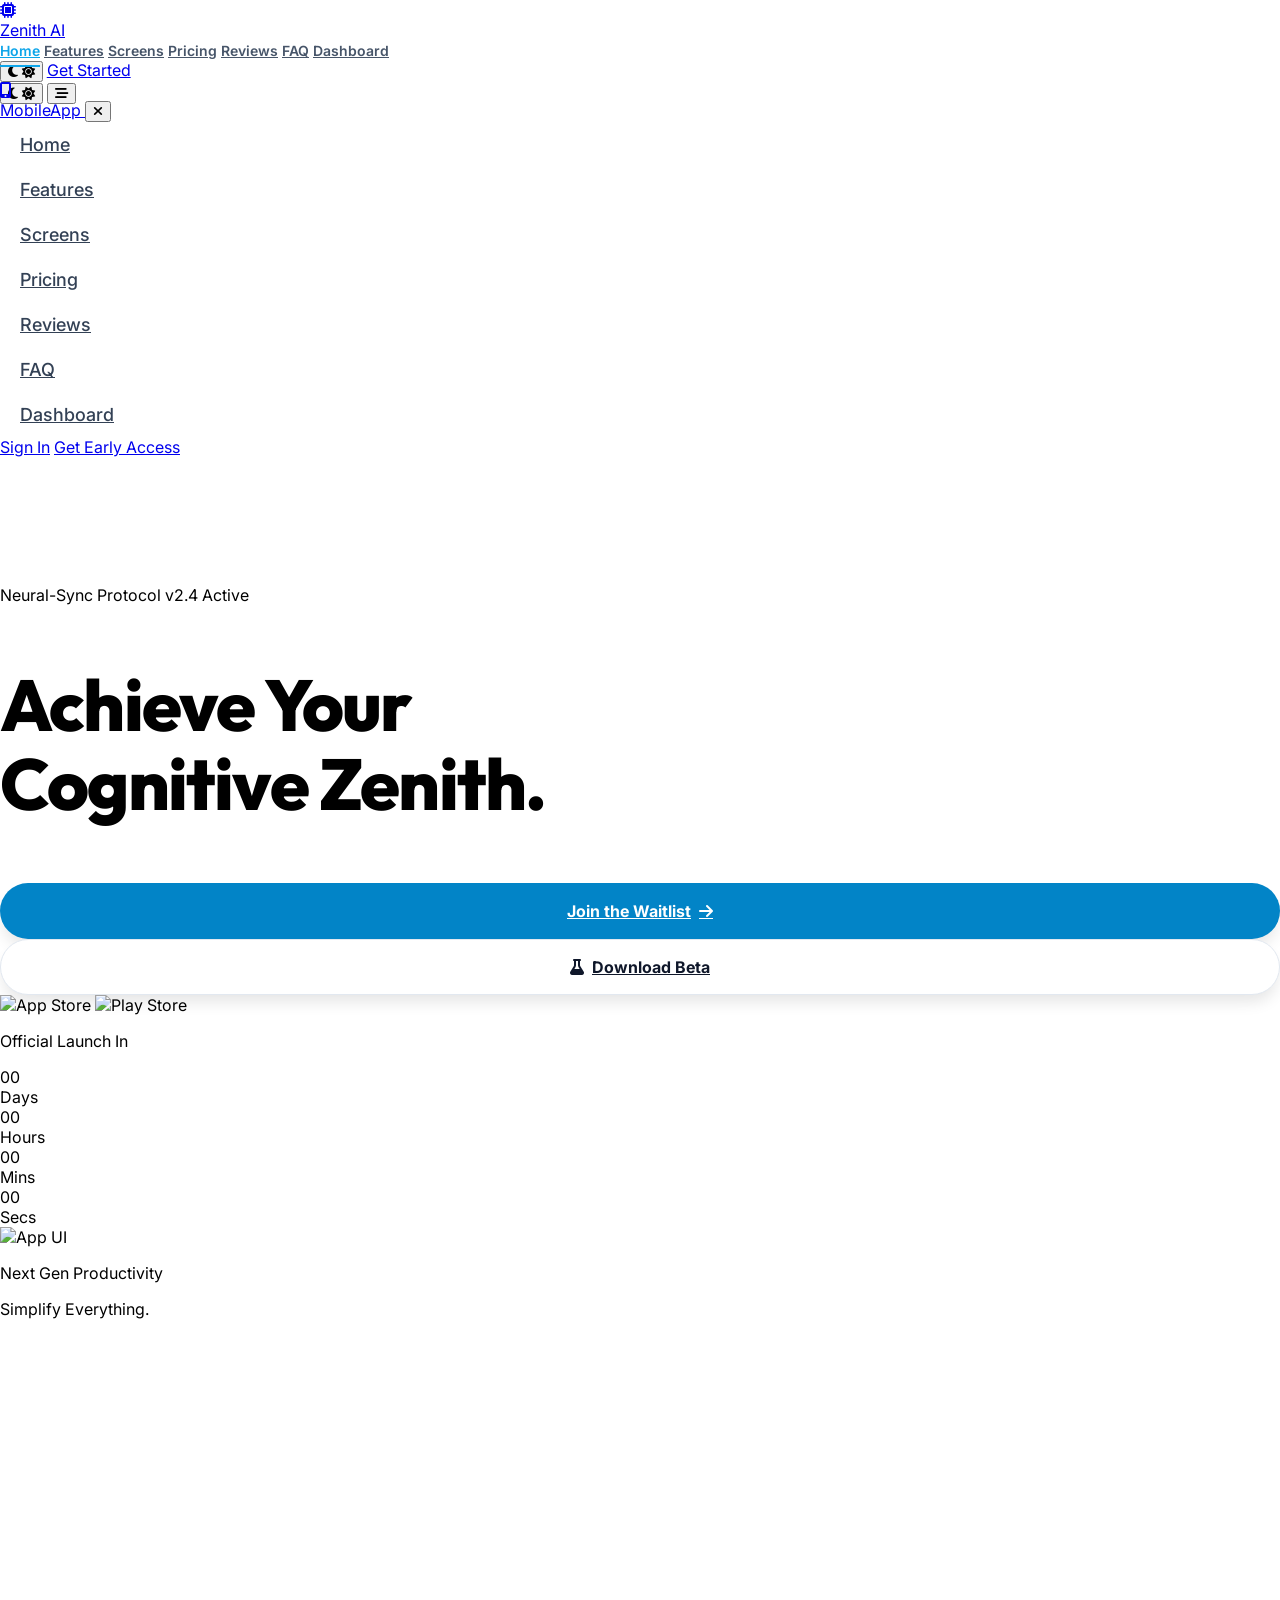
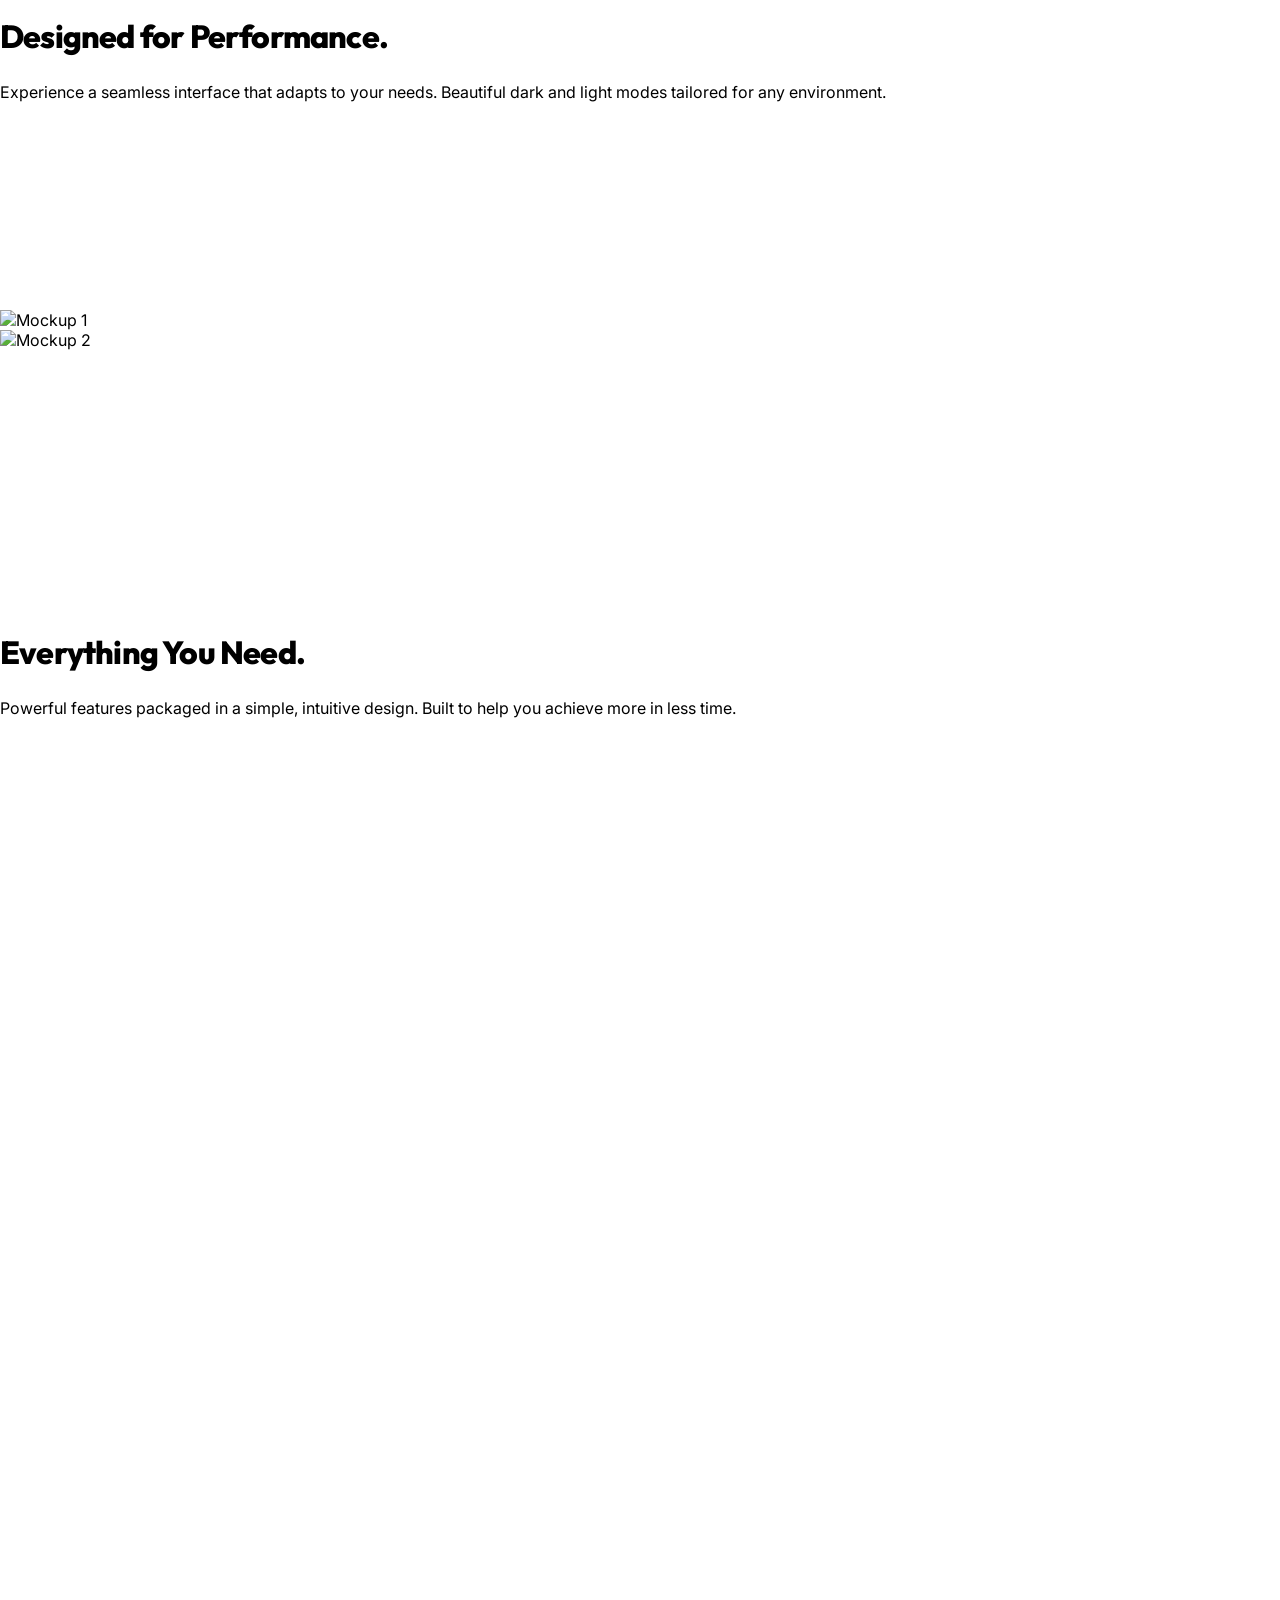
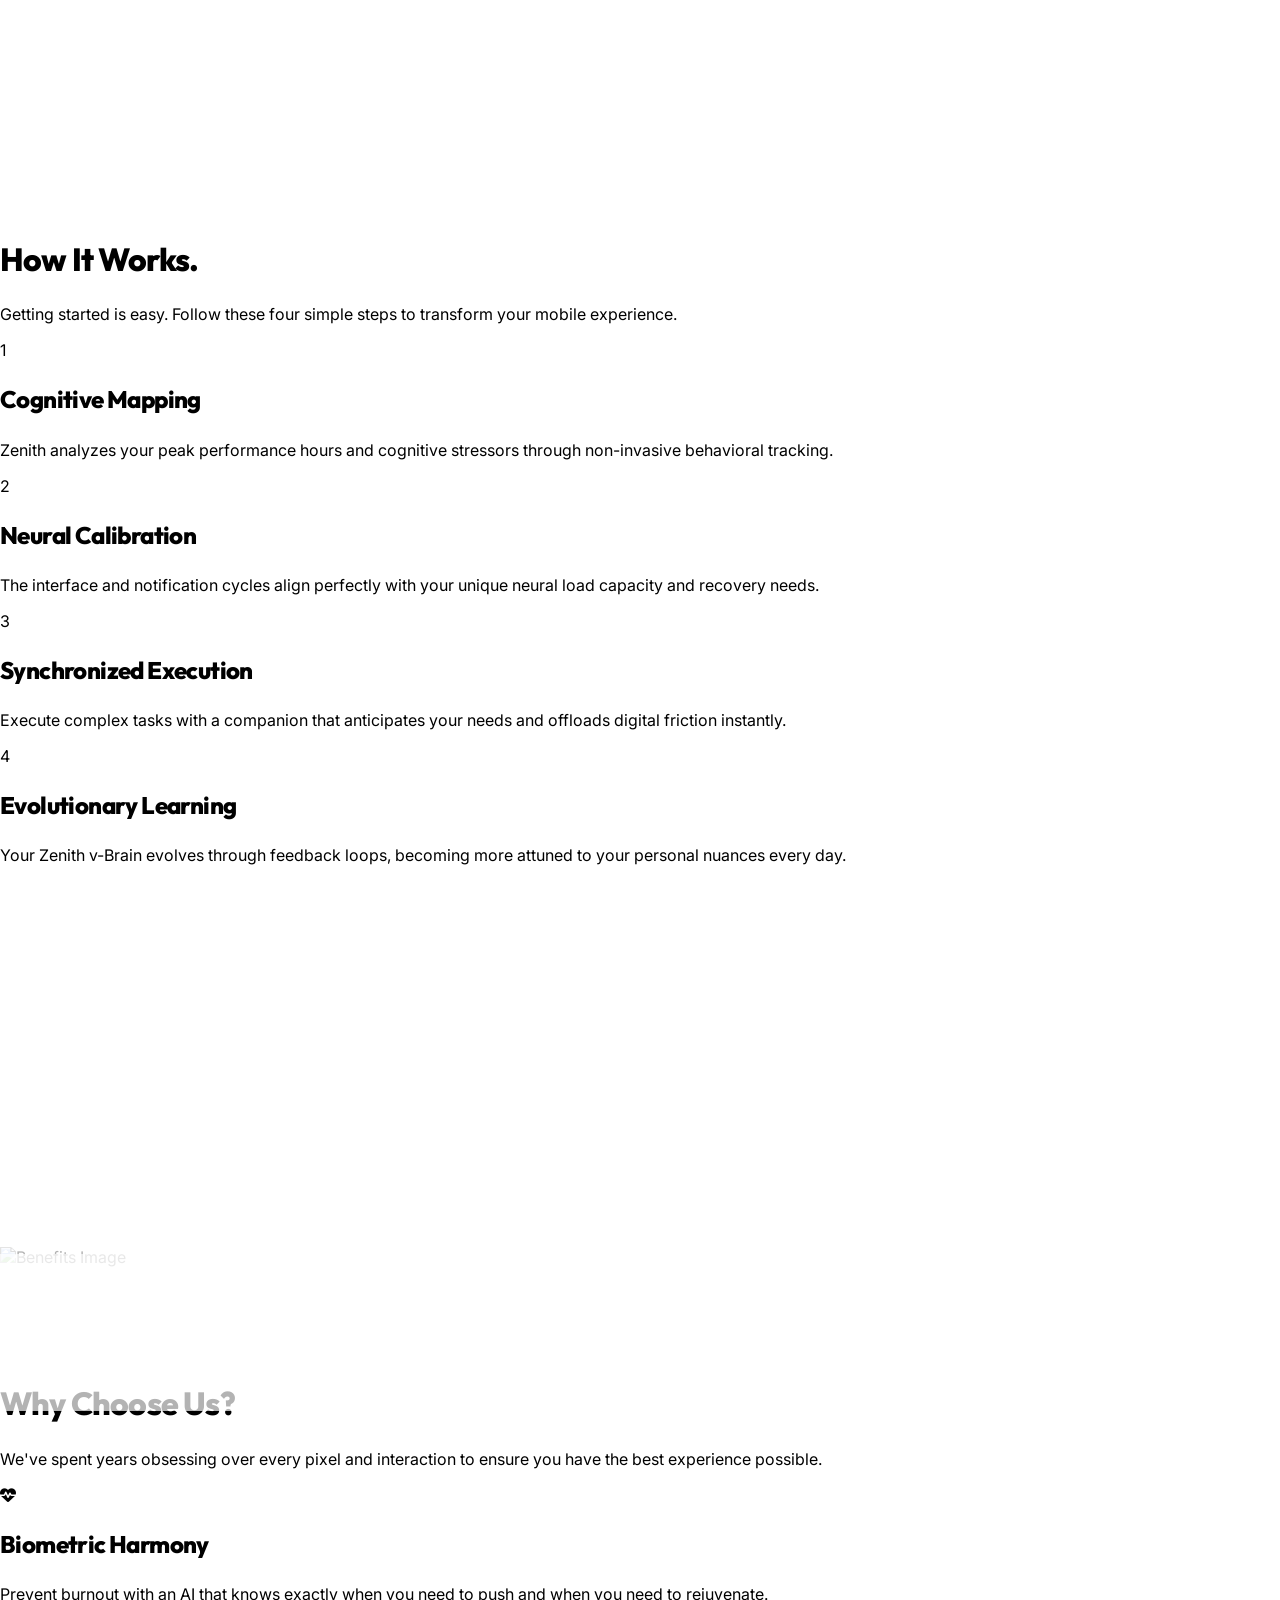
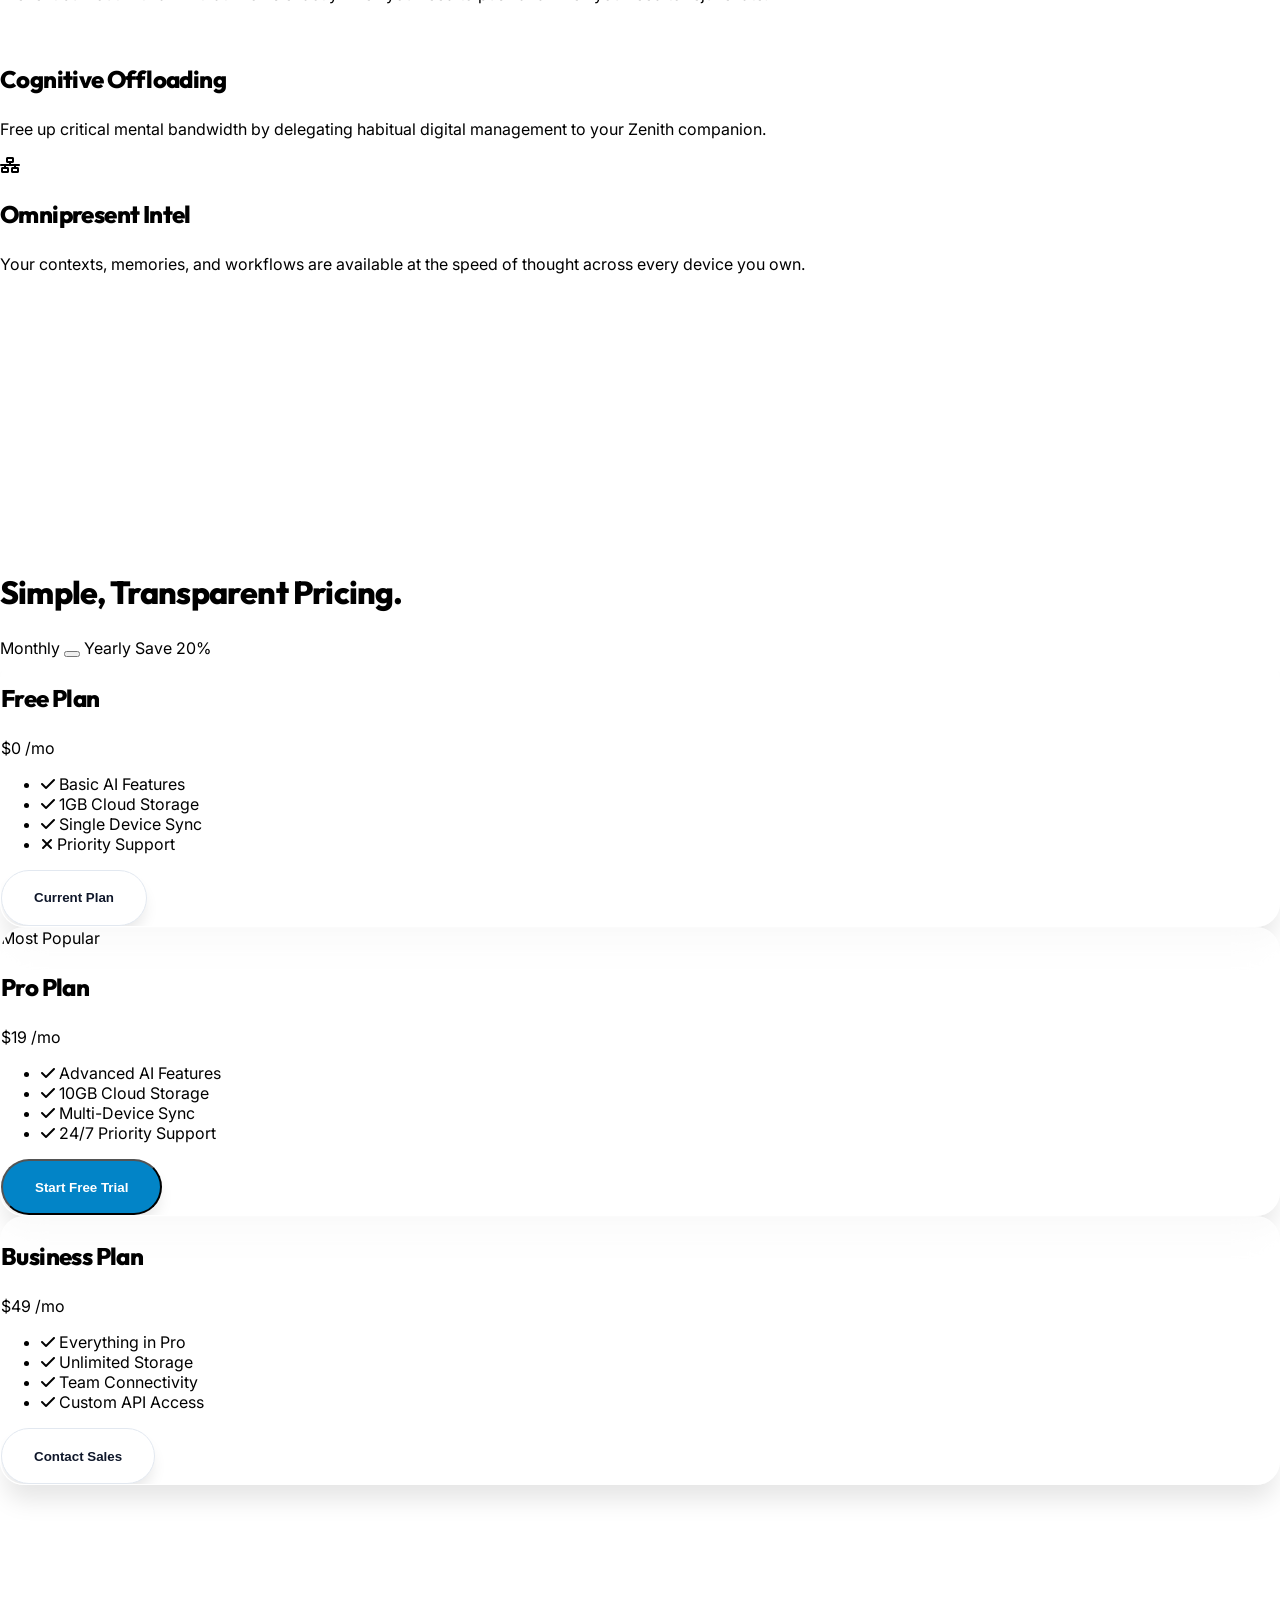
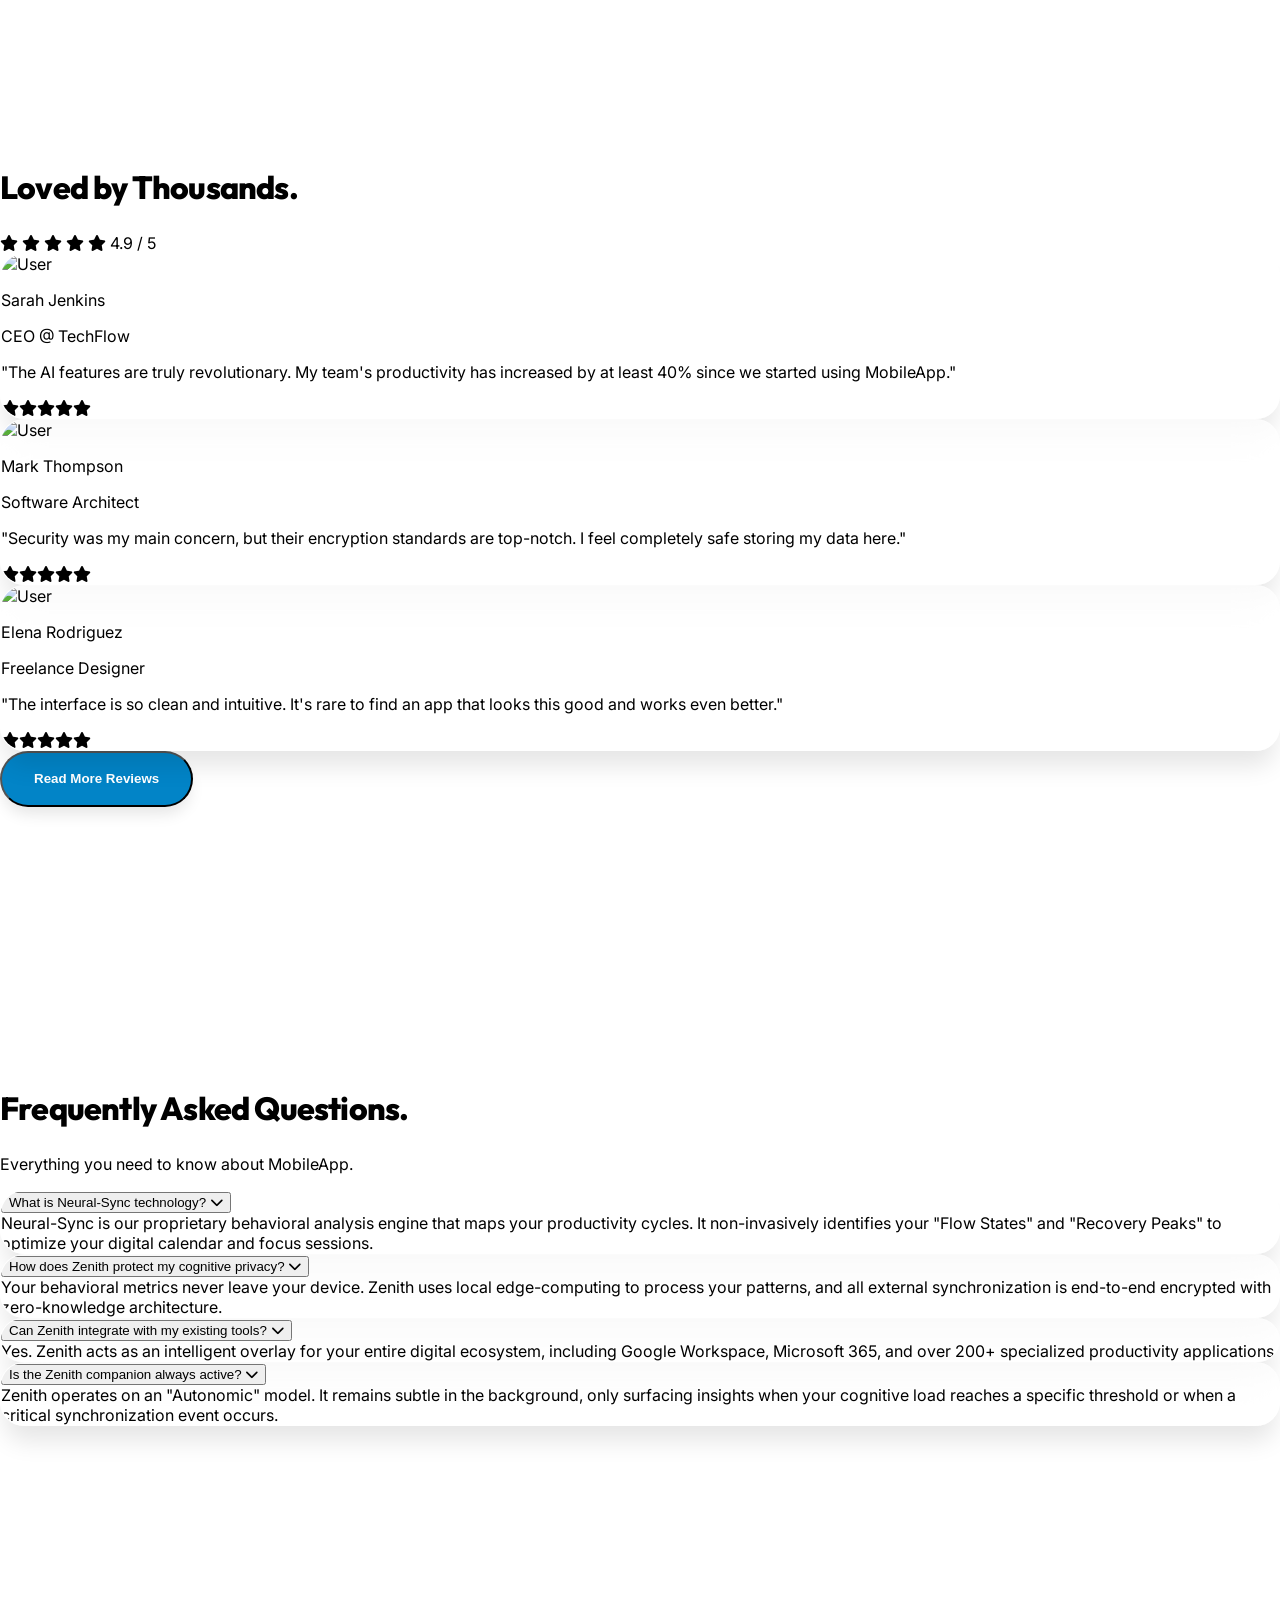
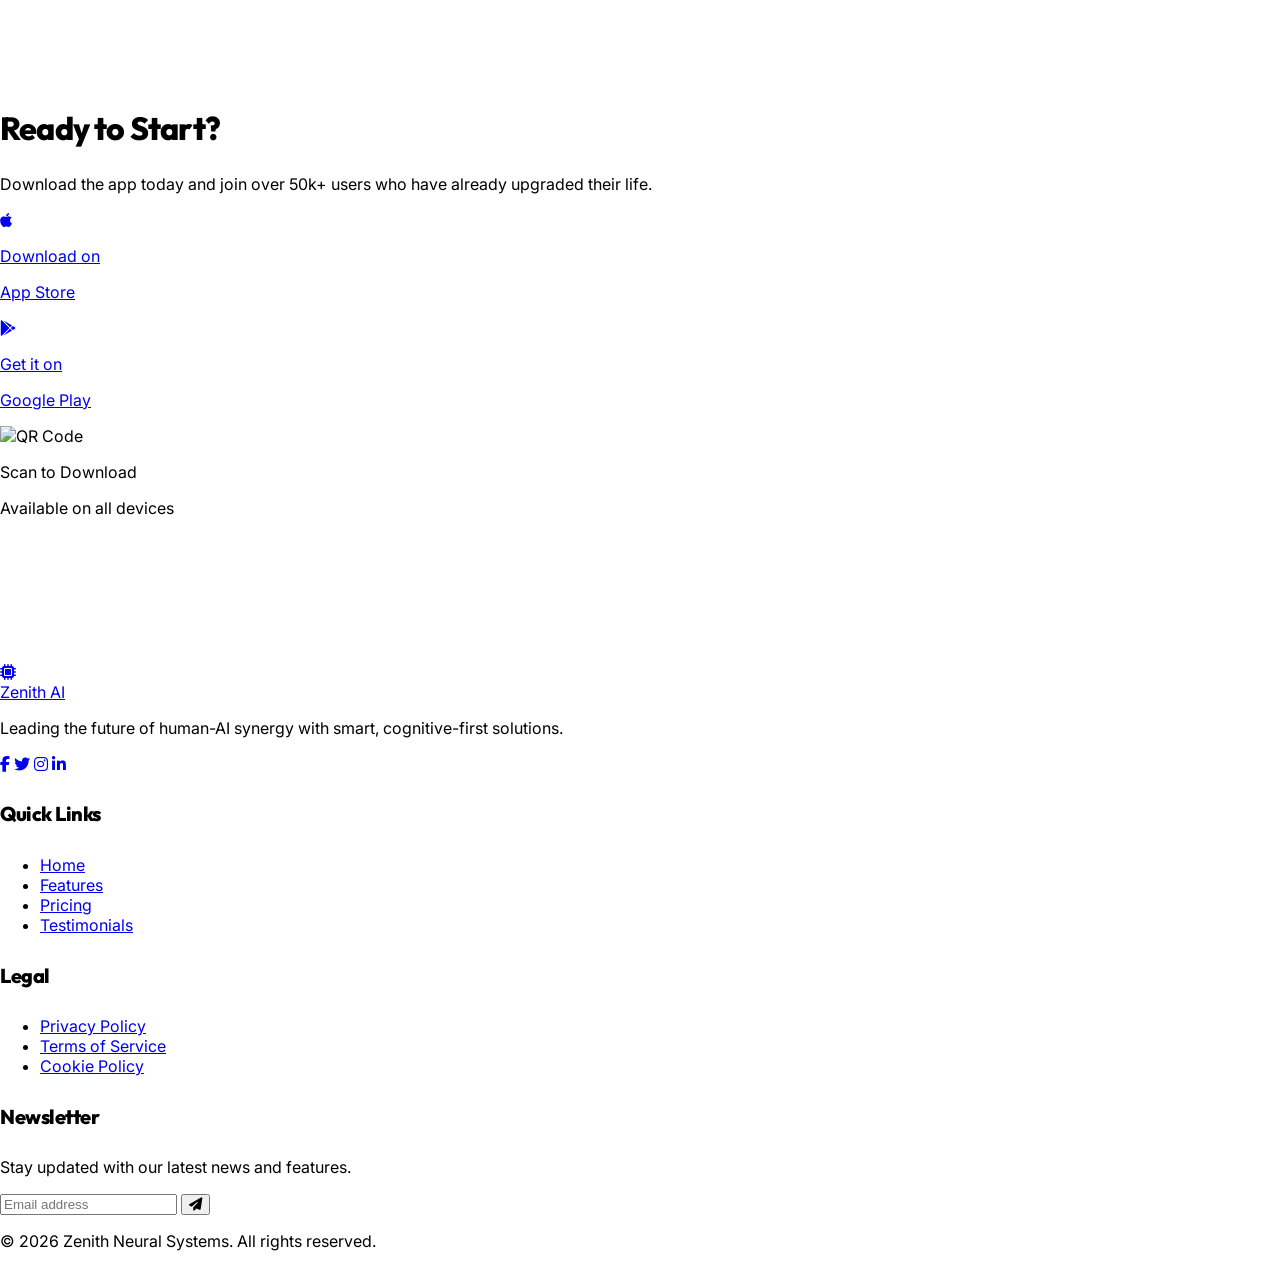
==== commit bbc5c4c6: "add the changes" ====
--- a/index.html
+++ b/index.html
@@ -111,7 +111,7 @@
                         <i class="fas fa-moon dark:hidden"></i>
                         <i class="fas fa-sun hidden dark:block"></i>
                     </button>
-        
+
                     <a href="signup.html"
                         class="px-6 py-2.5 text-sm font-bold text-white bg-primary-600 rounded-full hover:bg-primary-700 shadow-md hover:shadow-primary-500/40 transition-all">Get
                         Started</a>
@@ -254,7 +254,7 @@
                     </div>
 
                     <!-- Hero Visual -->
-                    <div class="relative">
+                    <div class="relative overflow-hidden">
                         <div
                             class="relative mx-auto w-full max-w-[320px] aspect-[9/18.5] bg-slate-800 rounded-[3rem] border-[8px] border-slate-900 shadow-2xl overflow-hidden animate-float">
                             <!-- Phone Screen Content -->
@@ -279,7 +279,7 @@
         </section>
 
         <!-- App Preview Section -->
-        <section id="screens" class="bg-slate-100 dark:bg-slate-900/50">
+        <section id="screens" class="bg-slate-100 dark:bg-slate-900/50 overflow-hidden">
             <div class="max-w-7xl mx-auto px-4 sm:px-6 lg:px-8">
                 <div class="text-center mb-16">
                     <h2 class="mb-4">Designed for Performance.</h2>
@@ -336,7 +336,7 @@
         </section>
 
         <!-- Features Section -->
-        <section id="features" class="relative">
+        <section id="features" class="relative overflow-hidden">
             <div class="max-w-7xl mx-auto px-4 sm:px-6 lg:px-8">
                 <div class="text-center mb-20">
                     <h2 class="mb-4">Everything You Need.</h2>
@@ -423,8 +423,7 @@
             </div>
         </section>
 
-        <!-- How It Works Section -->
-        <section id="howitworks" class="bg-slate-50 dark:bg-slate-950">
+        <section id="howitworks" class="bg-slate-50 dark:bg-slate-950 overflow-hidden">
             <div class="max-w-7xl mx-auto px-4 sm:px-6 lg:px-8">
                 <div class="text-center mb-20">
                     <h2 class="mb-4">How It Works.</h2>
@@ -482,10 +481,10 @@
         </section>
 
         <!-- Benefits Section -->
-        <section id="benefits">
+        <section id="benefits" class="overflow-hidden">
             <div class="max-w-7xl mx-auto px-4 sm:px-6 lg:px-8">
                 <div class="grid lg:grid-cols-2 gap-16 items-center">
-                    <div class="order-2 lg:order-1 relative">
+                    <div class="order-2 lg:order-1 relative overflow-hidden lg:overflow-visible">
                         <!-- Glassmorphism Stats UI -->
                         <div class="absolute -top-10 -left-10 z-20 glass-card p-6 animate-float">
                             <div class="flex items-center gap-4">
@@ -561,7 +560,7 @@
         </section>
 
         <!-- Pricing Section -->
-        <section id="pricing" class="bg-slate-100 dark:bg-slate-900/50">
+        <section id="pricing" class="bg-slate-100 dark:bg-slate-900/50 overflow-hidden">
             <div class="max-w-7xl mx-auto px-4 sm:px-6 lg:px-8">
                 <div class="text-center mb-16">
                     <h2 class="mb-4">Simple, Transparent Pricing.</h2>
@@ -652,7 +651,7 @@
         </section>
 
         <!-- Testimonials -->
-        <section id="reviews">
+        <section id="reviews" class="overflow-hidden">
             <div class="max-w-7xl mx-auto px-4 sm:px-6 lg:px-8">
                 <div class="text-center mb-16">
                     <h2 class="mb-4">Loved by Thousands.</h2>
@@ -728,7 +727,7 @@
         </section>
 
         <!-- FAQ Section -->
-        <section id="faq" class="bg-slate-50 dark:bg-slate-950">
+        <section id="faq" class="bg-slate-50 dark:bg-slate-950 overflow-hidden">
             <div class="max-w-4xl mx-auto px-4 sm:px-6 lg:px-8">
                 <div class="text-center mb-16">
                     <h2 class="mb-4">Frequently Asked Questions.</h2>
@@ -834,7 +833,7 @@
     <!-- Footer -->
     <footer class="bg-white dark:bg-slate-950 border-t border-slate-100 dark:border-slate-900 py-20">
         <div class="max-w-7xl mx-auto px-4 sm:px-6 lg:px-8">
-            <div class="grid md:grid-cols-2 lg:grid-cols-4 gap-12 mb-16">
+            <div class="grid md:grid-cols-2 lg:grid-cols-2 xl:grid-cols-4 gap-12 mb-16">
                 <div class="col-span-1 lg:col-span-1">
                     <a href="index.html" class="flex items-center gap-2 mb-6">
                         <div class="w-10 h-10 bg-primary-600 rounded-xl flex items-center justify-center text-white">
@@ -883,11 +882,11 @@
                     <h4 class="mb-6">Newsletter</h4>
                     <p class="text-sm text-slate-500 dark:text-slate-400 mb-6">Stay updated with our latest news and
                         features.</p>
-                    <form class="flex gap-2">
+                    <form class="flex flex-wrap sm:flex-nowrap gap-2 w-full footer-newsletter-form">
                         <input type="email" placeholder="Email address"
-                            class="flex-1 bg-slate-100 dark:bg-slate-800 border-none rounded-xl px-4 py-3 text-sm focus:ring-2 focus:ring-primary-500 focus:outline-none">
+                            class="flex-1 min-w-0 w-full bg-slate-100 dark:bg-slate-800 border-none rounded-xl px-4 py-3 text-sm focus:ring-2 focus:ring-primary-500 focus:outline-none">
                         <button
-                            class="bg-primary-600 text-white p-3 rounded-xl hover:bg-primary-700 transition-colors"><i
+                            class="bg-primary-600 text-white p-3 rounded-xl hover:bg-primary-700 transition-colors shrink-0"><i
                                 class="fas fa-paper-plane"></i></button>
                     </form>
                 </div>
--- a/styles.css
+++ b/styles.css
@@ -6,6 +6,20 @@
     --accent: #8b5cf6;
     --navbar-height-desktop: 80px;
     --navbar-height-mobile: 64px;
+}
+
+*,
+::before,
+::after {
+    box-sizing: border-box;
+}
+
+html,
+body {
+    overflow-x: hidden !important;
+    width: 100%;
+    margin: 0;
+    padding: 0;
 }
 
 header#navbar {
@@ -32,8 +46,8 @@
     line-height: 1.1;
 }
 
-h2 {
-    font-size: 2.25rem;
+body h2 {
+    font-size: 1.5rem;
     line-height: 1.2;
 }
 
@@ -47,13 +61,13 @@
     line-height: 1.4;
 }
 
-@media (min-width: 1024px) {
+@media (min-width: 992px) {
     h1 {
         font-size: 4.5rem;
     }
 
-    h2 {
-        font-size: 3rem;
+    body h2 {
+        font-size: 2rem;
     }
 }
 
